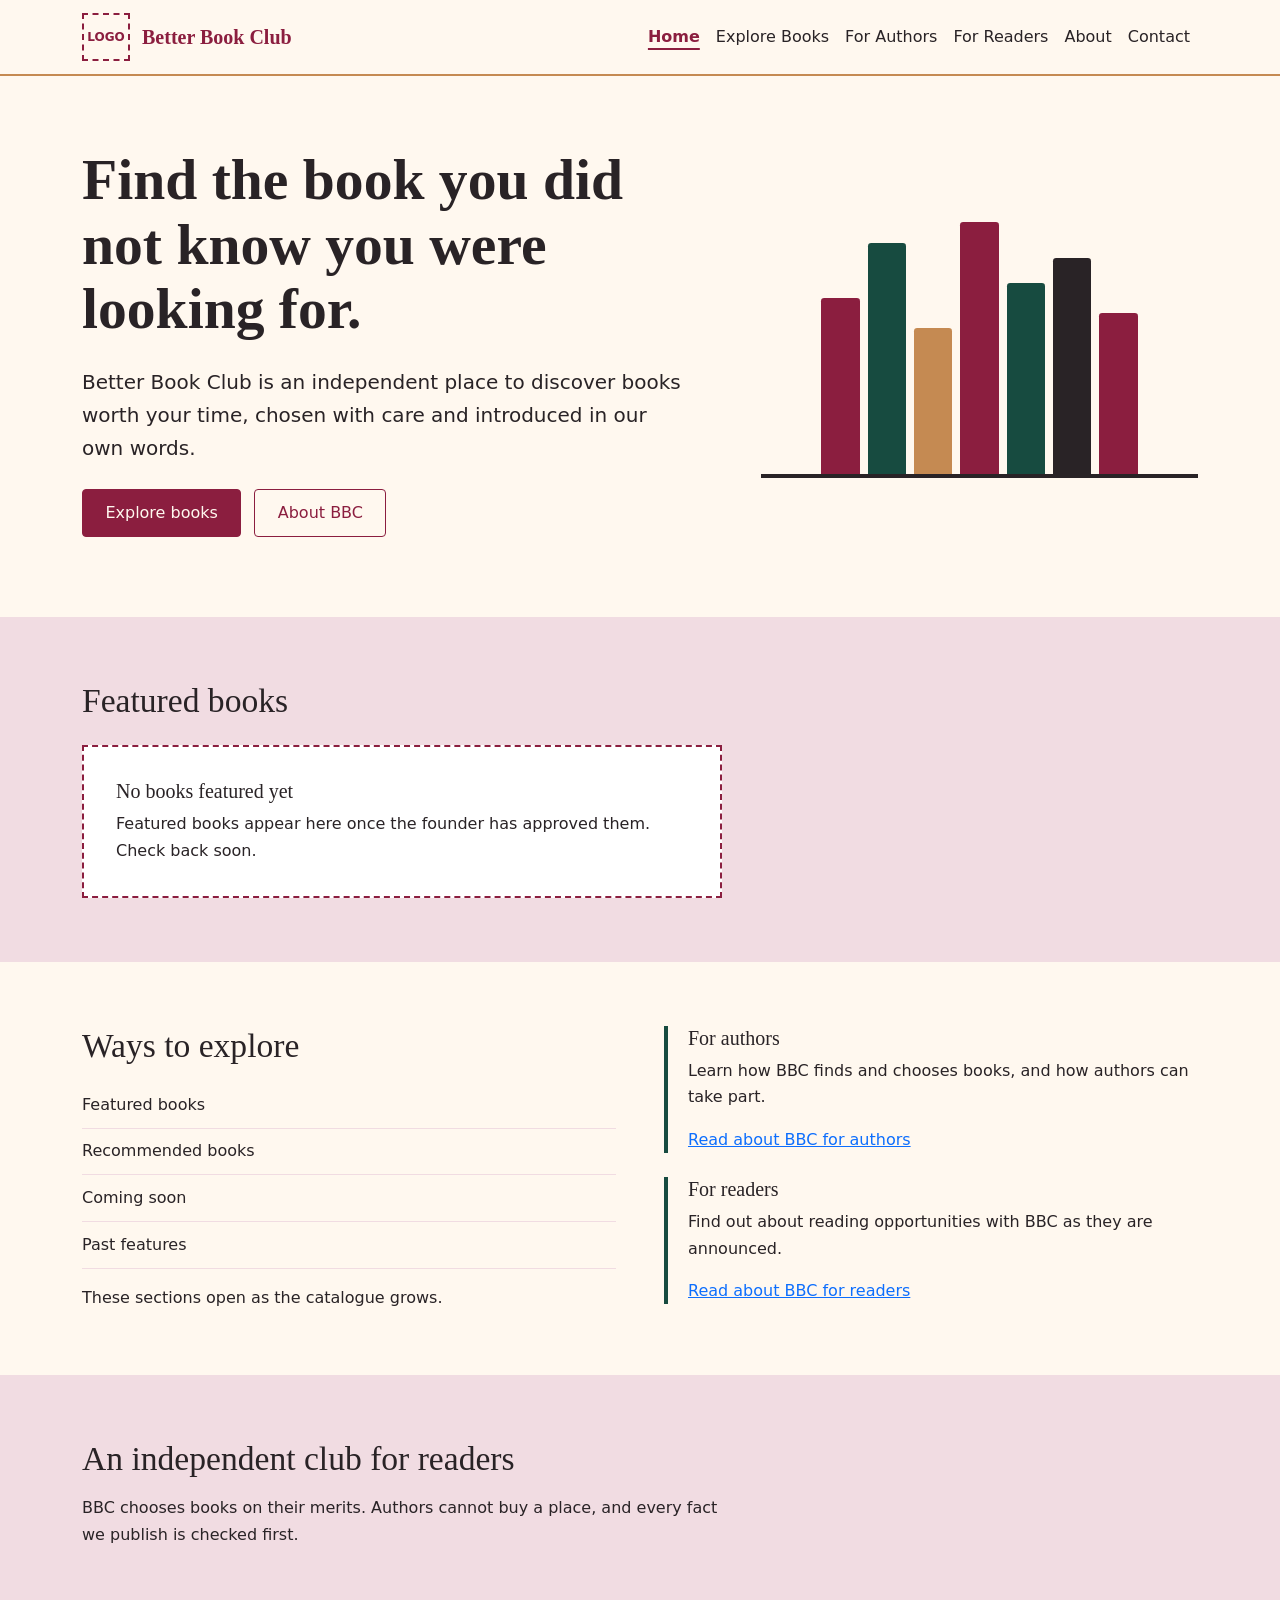
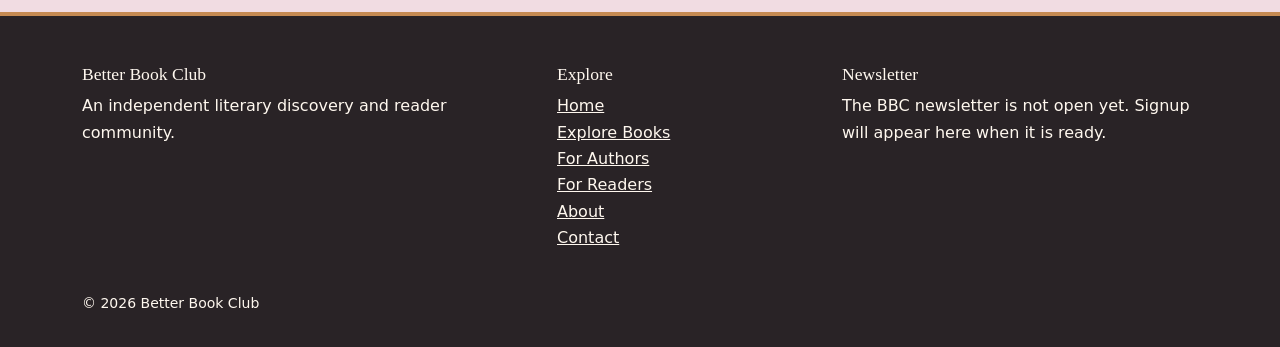
==== index.html @ c3f73bce "Add files via upload" ====
<!DOCTYPE html>
<html lang="en">
<head>
  <meta charset="utf-8">
  <meta name="viewport" content="width=device-width, initial-scale=1">
  <title>Better Book Club - Discover stories. Find your next favourite.</title>
  <meta name="description" content="An independent literary discovery and reader community. Discover worthwhile books, chosen with care.">
  <meta property="og:type" content="website">
  <meta property="og:site_name" content="Better Book Club">
  <meta property="og:title" content="Better Book Club - Discover stories. Find your next favourite.">
  <meta property="og:description" content="An independent literary discovery and reader community. Discover worthwhile books, chosen with care.">
  <!-- TODO: add og:image once the original BBC logo/share image is supplied. -->
  <link rel="stylesheet" href="https://cdn.jsdelivr.net/npm/bootstrap@5.3.3/dist/css/bootstrap.min.css">
  <link rel="stylesheet" href="assets/css/bbc.css">
</head>
<body>
  <a class="skip-link" href="#main">Skip to main content</a>

  <header class="site-header">
    <nav class="navbar navbar-expand-lg" aria-label="Main navigation">
      <div class="container">
        <a class="navbar-brand" href="index.html">
          <!-- LOGO PLACEHOLDER: replace this span with the original logo, e.g.
               <img src="assets/images/logo/FILENAME" alt="Better Book Club" height="48">
               Do not redraw or recolour the logo. -->
          <span class="logo-placeholder" aria-hidden="true">LOGO</span>
          <span>Better Book Club</span>
        </a>
        <button class="navbar-toggler" type="button" data-bs-toggle="collapse" data-bs-target="#main-menu"
                aria-controls="main-menu" aria-expanded="false" aria-label="Show or hide the menu">
          <span class="navbar-toggler-icon"></span>
        </button>
        <div class="collapse navbar-collapse" id="main-menu">
          <ul class="navbar-nav ms-auto">
          <li class="nav-item"><a class="nav-link" href="index.html">Home</a></li>
          <li class="nav-item"><a class="nav-link" href="pages/explore.html">Explore Books</a></li>
          <li class="nav-item"><a class="nav-link" href="pages/authors.html">For Authors</a></li>
          <li class="nav-item"><a class="nav-link" href="pages/readers.html">For Readers</a></li>
          <li class="nav-item"><a class="nav-link" href="pages/about.html">About</a></li>
          <li class="nav-item"><a class="nav-link" href="pages/contact.html">Contact</a></li>
          </ul>
        </div>
      </div>
    </nav>
  </header>

  <main id="main">
    <section class="hero">
      <div class="container">
        <div class="row align-items-center g-5">
          <div class="col-lg-7">
            <h1>Find the book you did not know you were looking for.</h1>
            <p class="lead mt-4">Better Book Club is an independent place to discover books worth your time, chosen with care and introduced in our own words.</p>
            <p class="mt-4">
              <a class="btn btn-bbc me-2" href="pages/explore.html">Explore books</a>
              <a class="btn btn-bbc-outline" href="pages/about.html">About BBC</a>
            </p>
          </div>
          <div class="col-lg-5">
            <div class="spines" aria-hidden="true"><span></span><span></span><span></span><span></span><span></span><span></span><span></span></div>
          </div>
        </div>
      </div>
    </section>

    <section class="section section-rose" aria-labelledby="featured-heading">
      <div class="container">
        <h2 id="featured-heading">Featured books</h2>
        <div class="empty-state mt-4">
          <h3>No books featured yet</h3>
          <p class="mb-0">Featured books appear here once the founder has approved them. Check back soon.</p>
        </div>
      </div>
    </section>

    <section class="section" aria-labelledby="explore-heading">
      <div class="container">
        <div class="row g-5">
          <div class="col-md-6">
            <h2 id="explore-heading">Ways to explore</h2>
            <ul class="link-list mt-3">
              <li>Featured books</li>
              <li>Recommended books</li>
              <li>Coming soon</li>
              <li>Past features</li>
            </ul>
            <p class="mt-3 mb-0">These sections open as the catalogue grows.</p>
          </div>
          <div class="col-md-6">
            <div class="panel mb-4">
              <h3>For authors</h3>
              <p>Learn how BBC finds and chooses books, and how authors can take part.</p>
              <a href="pages/authors.html">Read about BBC for authors</a>
            </div>
            <div class="panel">
              <h3>For readers</h3>
              <p>Find out about reading opportunities with BBC as they are announced.</p>
              <a href="pages/readers.html">Read about BBC for readers</a>
            </div>
          </div>
        </div>
      </div>
    </section>

    <section class="section section-rose" aria-labelledby="about-heading">
      <div class="container">
        <h2 id="about-heading">An independent club for readers</h2>
        <p class="prose mt-3 mb-0">BBC chooses books on their merits. Authors cannot buy a place, and every fact we publish is checked first.</p>
      </div>
    </section>
  </main>

  <footer class="site-footer">
    <div class="container">
      <div class="row g-4">
        <div class="col-md-5">
          <h2>Better Book Club</h2>
          <p>An independent literary discovery and reader community.</p>
        </div>
        <div class="col-6 col-md-3">
          <h2>Explore</h2>
          <ul class="list-unstyled">
          <li><a href="index.html">Home</a></li>
          <li><a href="pages/explore.html">Explore Books</a></li>
          <li><a href="pages/authors.html">For Authors</a></li>
          <li><a href="pages/readers.html">For Readers</a></li>
          <li><a href="pages/about.html">About</a></li>
          <li><a href="pages/contact.html">Contact</a></li>
          </ul>
        </div>
        <div class="col-6 col-md-4">
          <h2>Newsletter</h2>
          <p>The BBC newsletter is not open yet. Signup will appear here when it is ready.</p>
        </div>
      </div>
      <p class="mt-4 mb-0 small">&copy; <span id="footer-year">2026</span> Better Book Club</p>
    </div>
  </footer>

  <script src="https://cdn.jsdelivr.net/npm/bootstrap@5.3.3/dist/js/bootstrap.bundle.min.js"></script>
  <script src="assets/js/main.js"></script>
</body>
</html>
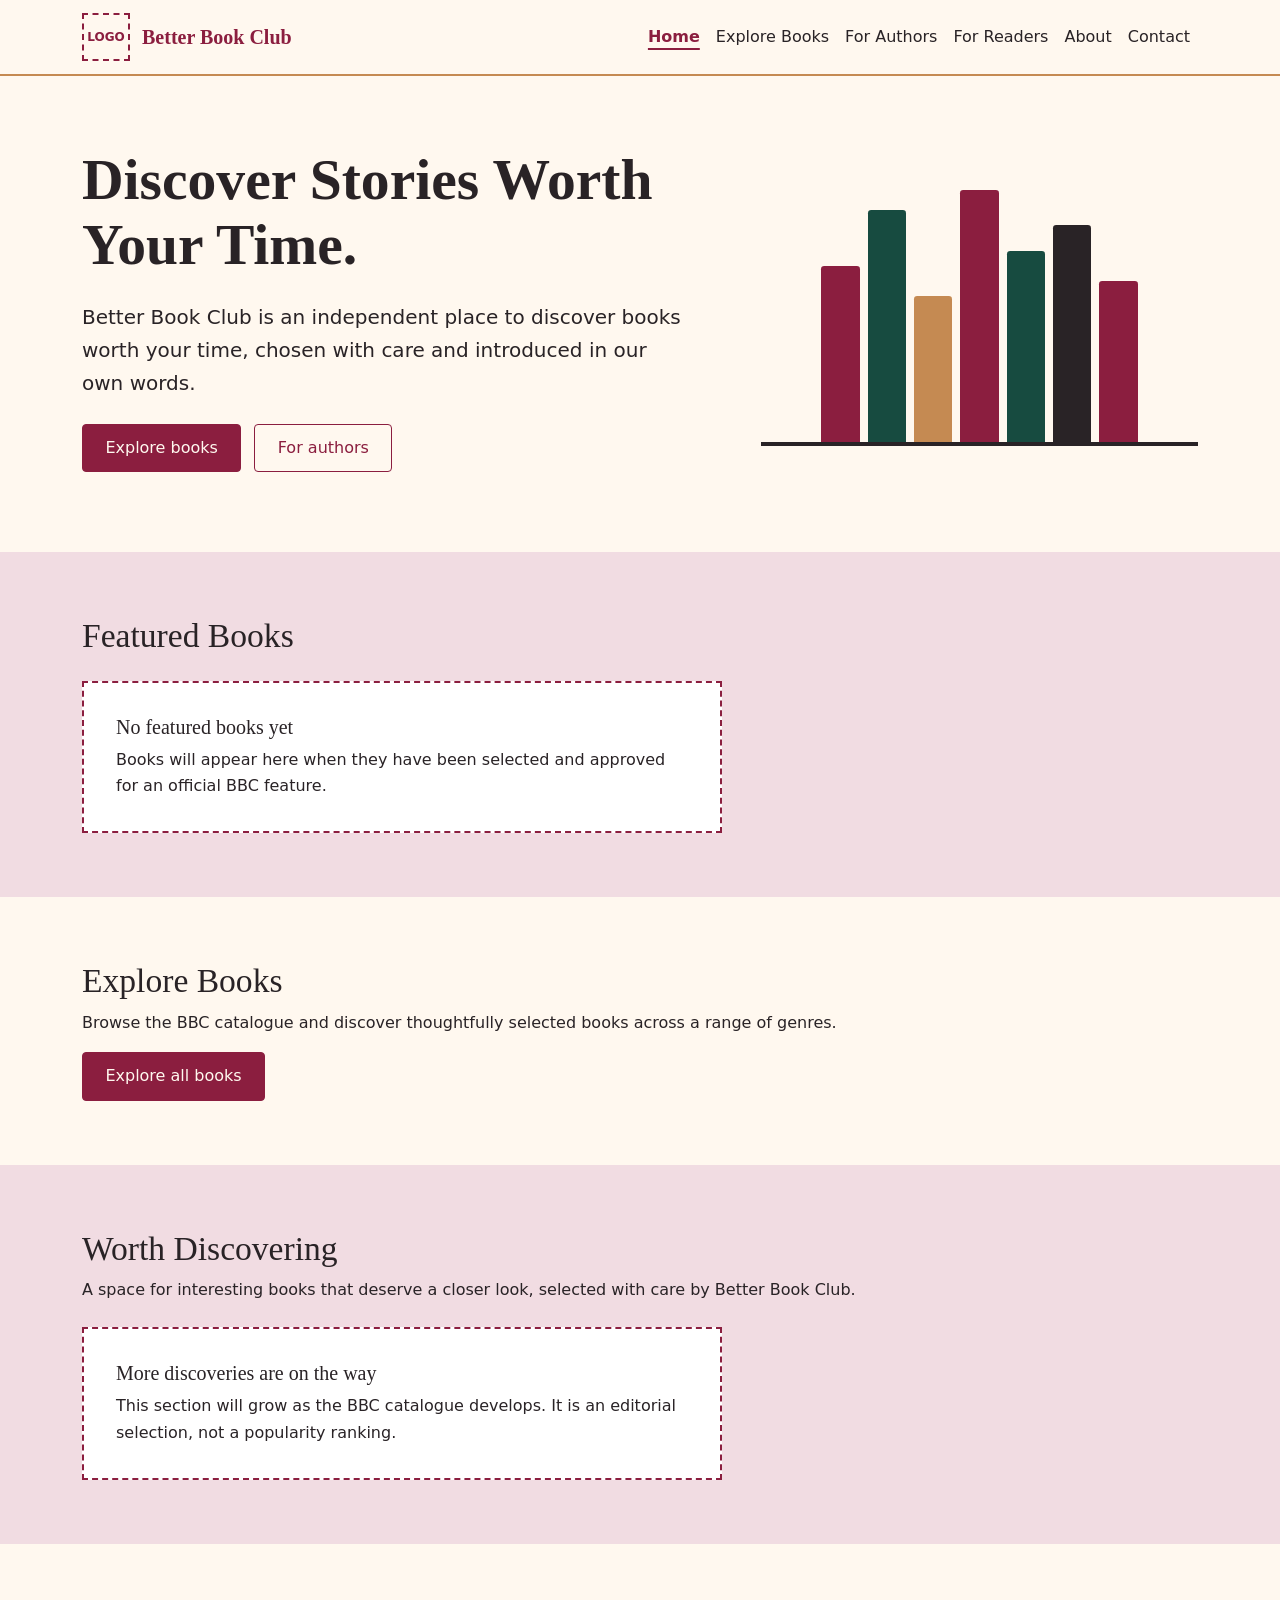
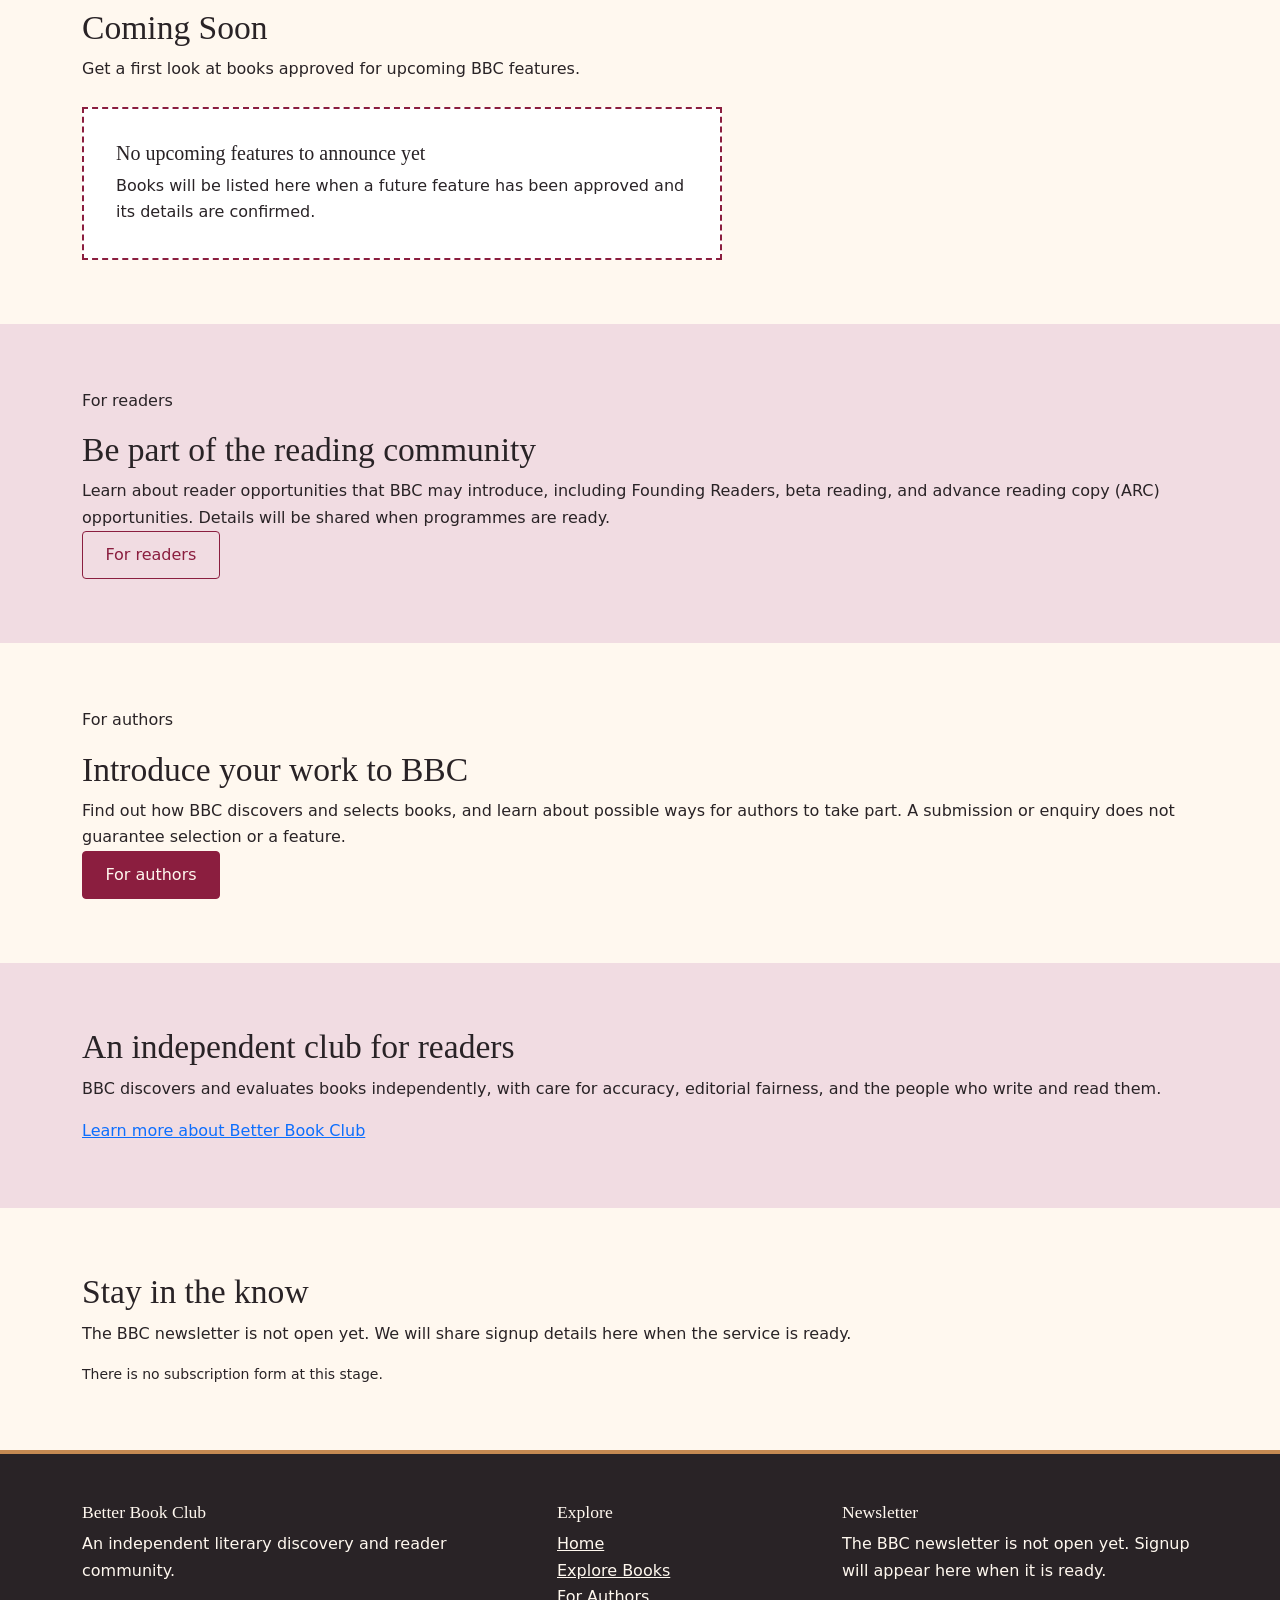
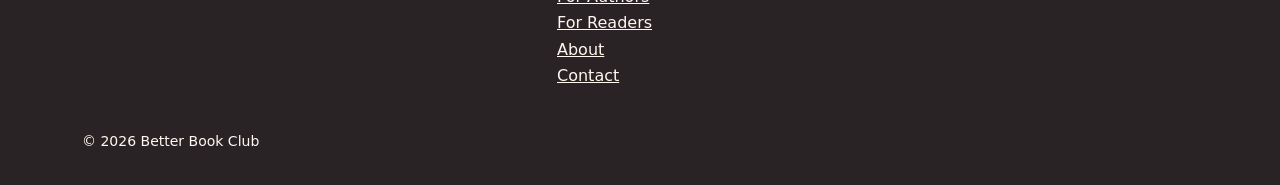
==== commit e96dfba4: "Complete homepage structure for Task 001" ====
--- a/index.html
+++ b/index.html
@@ -49,11 +49,11 @@
       <div class="container">
         <div class="row align-items-center g-5">
           <div class="col-lg-7">
-            <h1>Find the book you did not know you were looking for.</h1>
+            <h1>Discover Stories Worth Your Time.</h1>
             <p class="lead mt-4">Better Book Club is an independent place to discover books worth your time, chosen with care and introduced in our own words.</p>
             <p class="mt-4">
               <a class="btn btn-bbc me-2" href="pages/explore.html">Explore books</a>
-              <a class="btn btn-bbc-outline" href="pages/about.html">About BBC</a>
+              <a class="btn btn-bbc-outline" href="pages/authors.html">For authors</a>
             </p>
           </div>
           <div class="col-lg-5">
@@ -65,47 +65,93 @@
 
     <section class="section section-rose" aria-labelledby="featured-heading">
       <div class="container">
-        <h2 id="featured-heading">Featured books</h2>
+        <h2 id="featured-heading">Featured Books</h2>
         <div class="empty-state mt-4">
-          <h3>No books featured yet</h3>
-          <p class="mb-0">Featured books appear here once the founder has approved them. Check back soon.</p>
+          <h3>No featured books yet</h3>
+          <p class="mb-0">Books will appear here when they have been selected and approved for an official BBC feature.</p>
         </div>
       </div>
     </section>
 
     <section class="section" aria-labelledby="explore-heading">
       <div class="container">
-        <div class="row g-5">
-          <div class="col-md-6">
-            <h2 id="explore-heading">Ways to explore</h2>
-            <ul class="link-list mt-3">
-              <li>Featured books</li>
-              <li>Recommended books</li>
-              <li>Coming soon</li>
-              <li>Past features</li>
-            </ul>
-            <p class="mt-3 mb-0">These sections open as the catalogue grows.</p>
+        <div class="section-intro">
+          <h2 id="explore-heading">Explore Books</h2>
+          <p>Browse the BBC catalogue and discover thoughtfully selected books across a range of genres.</p>
+          <a class="btn btn-bbc" href="pages/explore.html">Explore all books</a>
+        </div>
+      </div>
+    </section>
+
+    <section class="section section-rose" aria-labelledby="worth-discovering-heading">
+      <div class="container">
+        <div class="section-intro">
+          <h2 id="worth-discovering-heading">Worth Discovering</h2>
+          <p>A space for interesting books that deserve a closer look, selected with care by Better Book Club.</p>
+        </div>
+        <div class="empty-state mt-4">
+          <h3>More discoveries are on the way</h3>
+          <p class="mb-0">This section will grow as the BBC catalogue develops. It is an editorial selection, not a popularity ranking.</p>
+        </div>
+      </div>
+    </section>
+
+    <section class="section" aria-labelledby="coming-soon-heading">
+      <div class="container">
+        <div class="section-intro">
+          <h2 id="coming-soon-heading">Coming Soon</h2>
+          <p>Get a first look at books approved for upcoming BBC features.</p>
+        </div>
+        <div class="empty-state mt-4">
+          <h3>No upcoming features to announce yet</h3>
+          <p class="mb-0">Books will be listed here when a future feature has been approved and its details are confirmed.</p>
+        </div>
+      </div>
+    </section>
+
+    <section class="section section-rose" aria-labelledby="readers-heading">
+      <div class="container">
+        <div class="opportunity-panel">
+          <div>
+            <p class="eyebrow">For readers</p>
+            <h2 id="readers-heading">Be part of the reading community</h2>
+            <p class="mb-0">Learn about reader opportunities that BBC may introduce, including Founding Readers, beta reading, and advance reading copy (ARC) opportunities. Details will be shared when programmes are ready.</p>
           </div>
-          <div class="col-md-6">
-            <div class="panel mb-4">
-              <h3>For authors</h3>
-              <p>Learn how BBC finds and chooses books, and how authors can take part.</p>
-              <a href="pages/authors.html">Read about BBC for authors</a>
-            </div>
-            <div class="panel">
-              <h3>For readers</h3>
-              <p>Find out about reading opportunities with BBC as they are announced.</p>
-              <a href="pages/readers.html">Read about BBC for readers</a>
-            </div>
+          <a class="btn btn-bbc-outline" href="pages/readers.html">For readers</a>
+        </div>
+      </div>
+    </section>
+
+    <section class="section" aria-labelledby="authors-heading">
+      <div class="container">
+        <div class="opportunity-panel">
+          <div>
+            <p class="eyebrow">For authors</p>
+            <h2 id="authors-heading">Introduce your work to BBC</h2>
+            <p class="mb-0">Find out how BBC discovers and selects books, and learn about possible ways for authors to take part. A submission or enquiry does not guarantee selection or a feature.</p>
           </div>
+          <a class="btn btn-bbc" href="pages/authors.html">For authors</a>
         </div>
       </div>
     </section>
 
     <section class="section section-rose" aria-labelledby="about-heading">
       <div class="container">
-        <h2 id="about-heading">An independent club for readers</h2>
-        <p class="prose mt-3 mb-0">BBC chooses books on their merits. Authors cannot buy a place, and every fact we publish is checked first.</p>
+        <div class="section-intro">
+          <h2 id="about-heading">An independent club for readers</h2>
+          <p>BBC discovers and evaluates books independently, with care for accuracy, editorial fairness, and the people who write and read them.</p>
+          <a href="pages/about.html">Learn more about Better Book Club</a>
+        </div>
+      </div>
+    </section>
+
+    <section class="section newsletter-section" aria-labelledby="newsletter-heading">
+      <div class="container">
+        <div class="section-intro">
+          <h2 id="newsletter-heading">Stay in the know</h2>
+          <p>The BBC newsletter is not open yet. We will share signup details here when the service is ready.</p>
+          <p class="small mb-0">There is no subscription form at this stage.</p>
+        </div>
       </div>
     </section>
   </main>
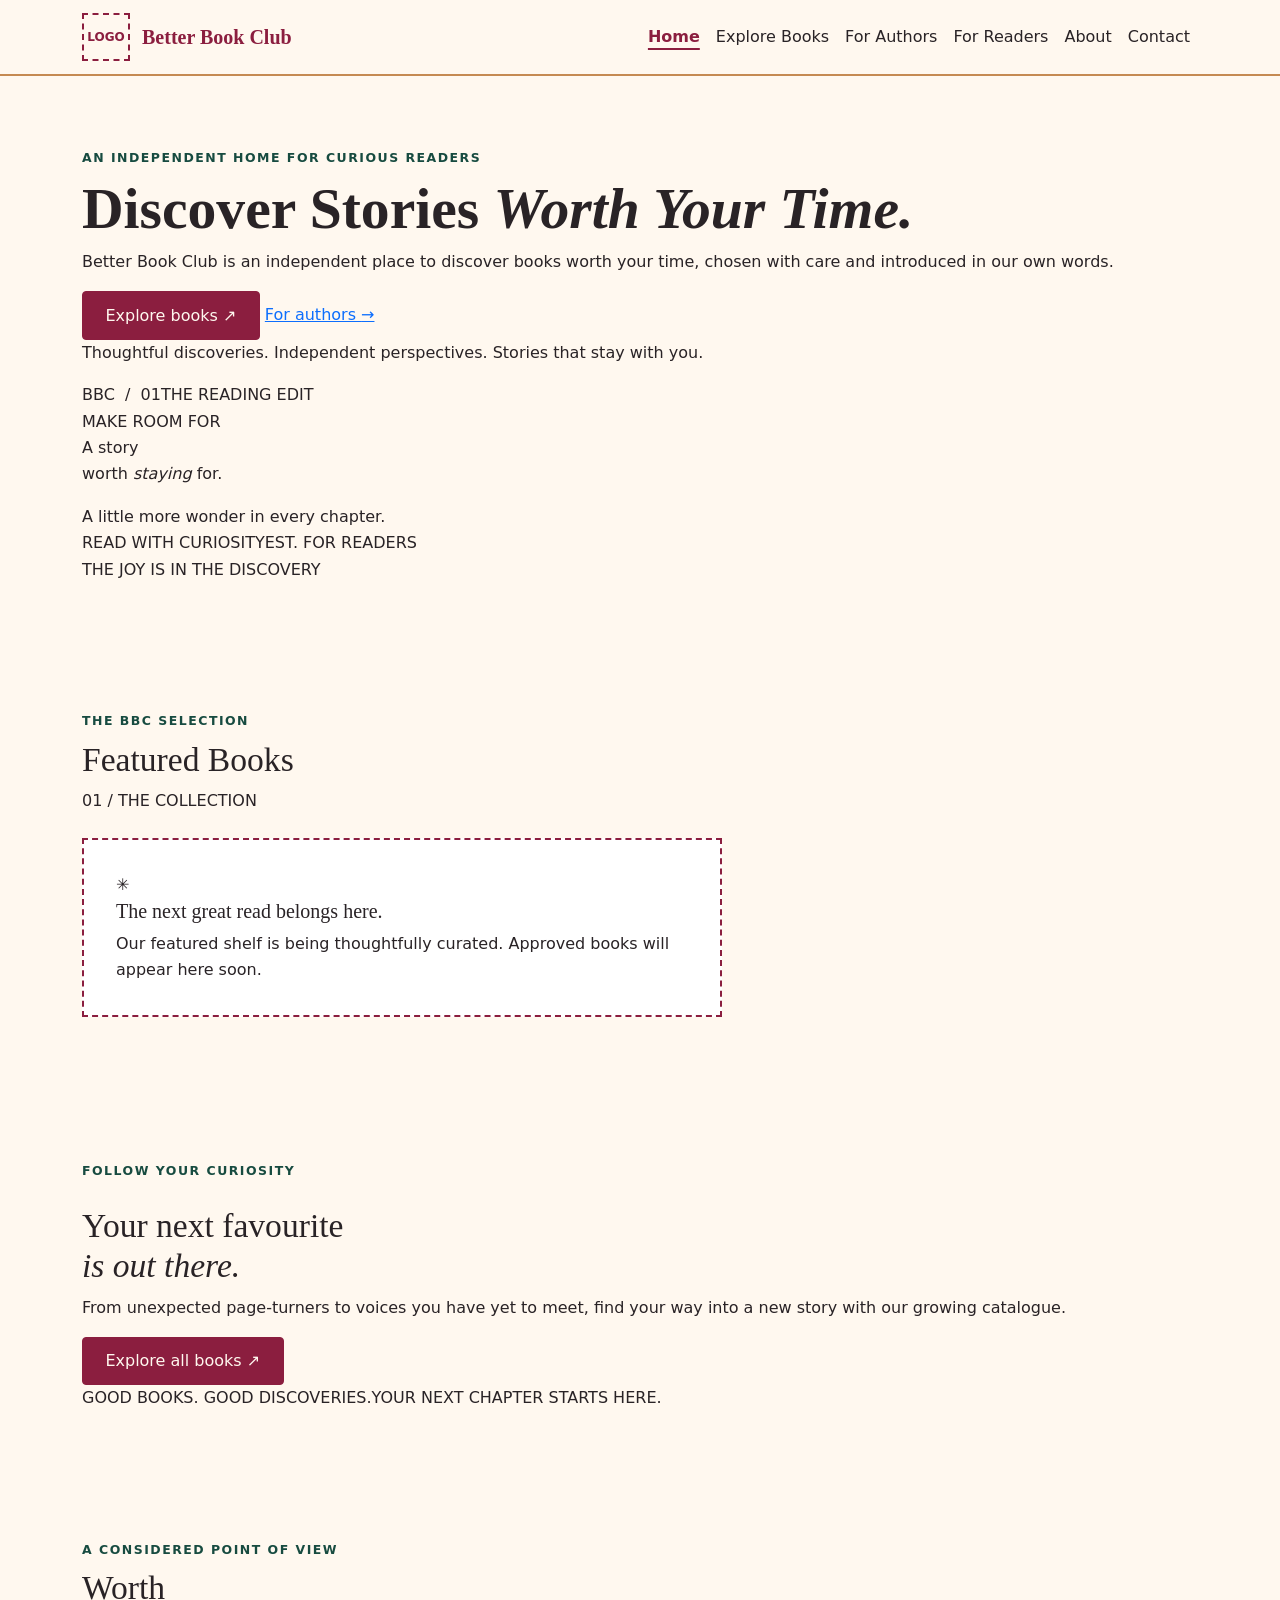
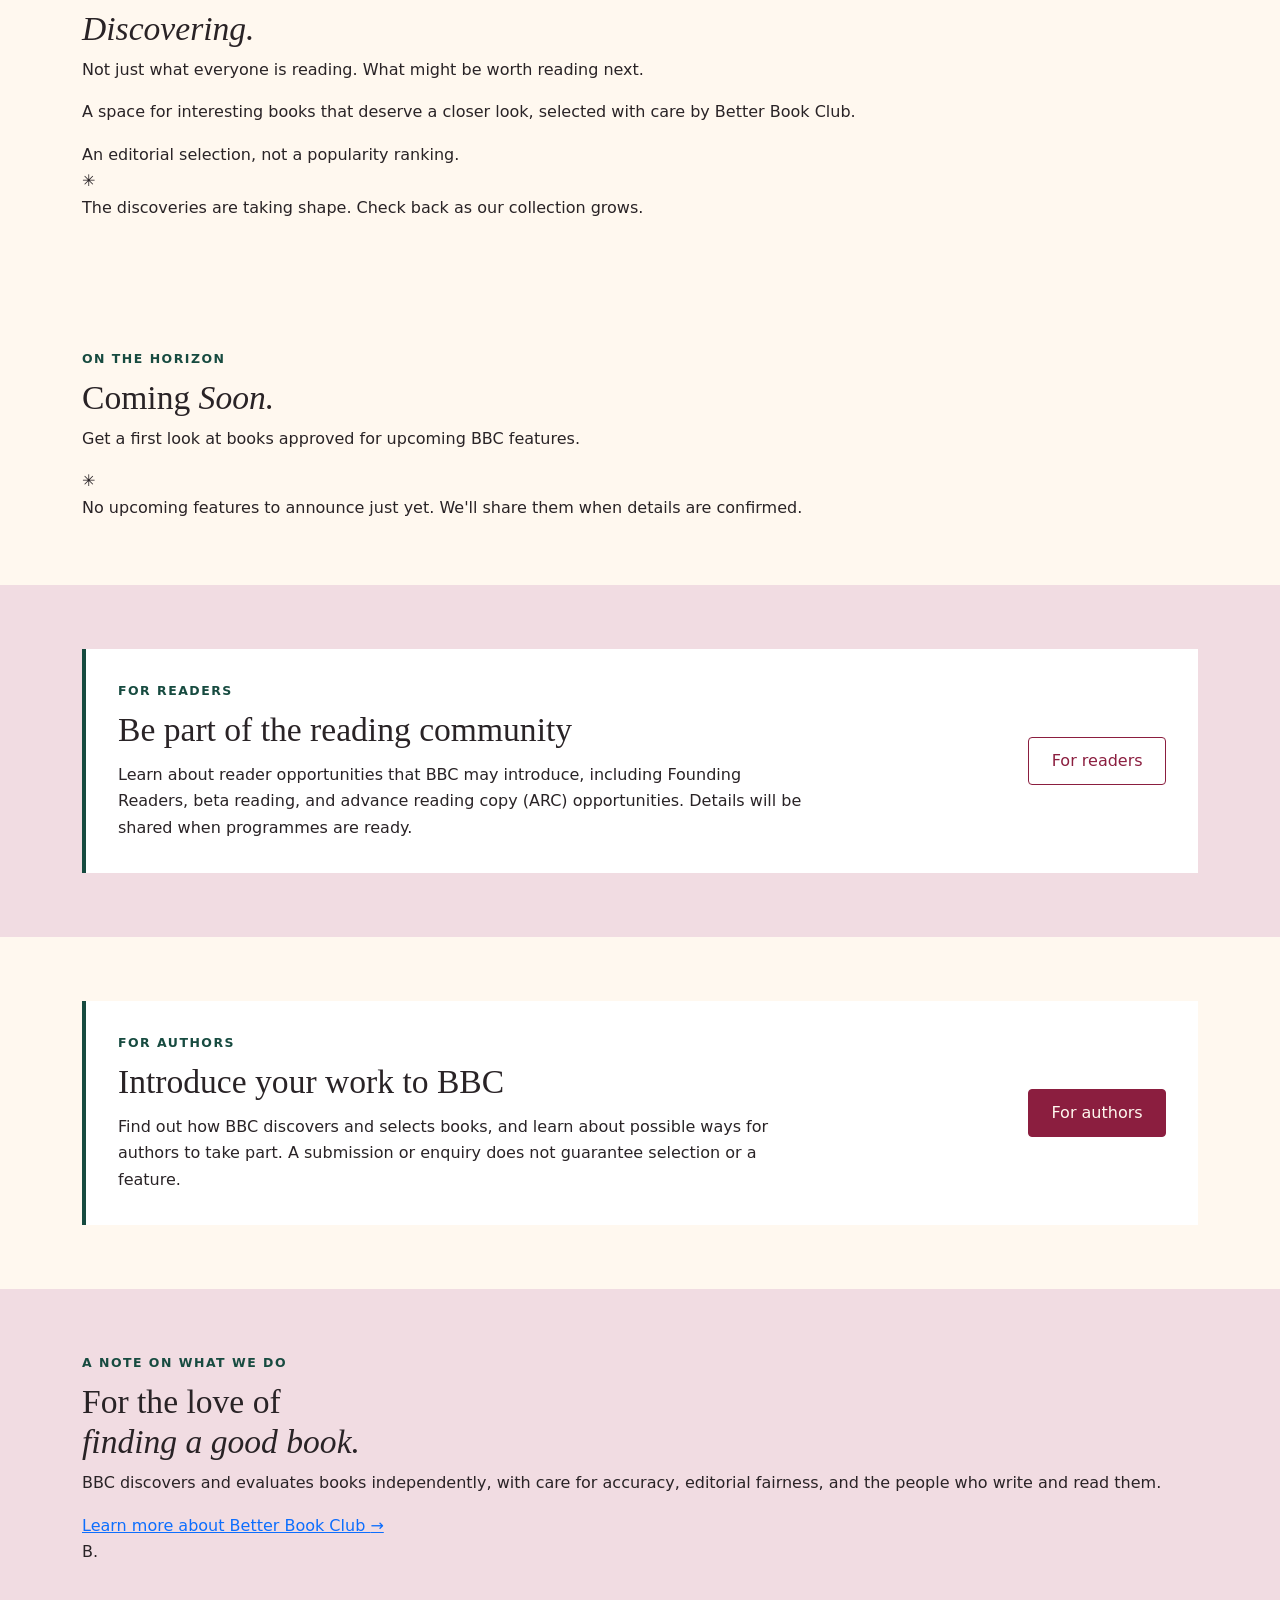
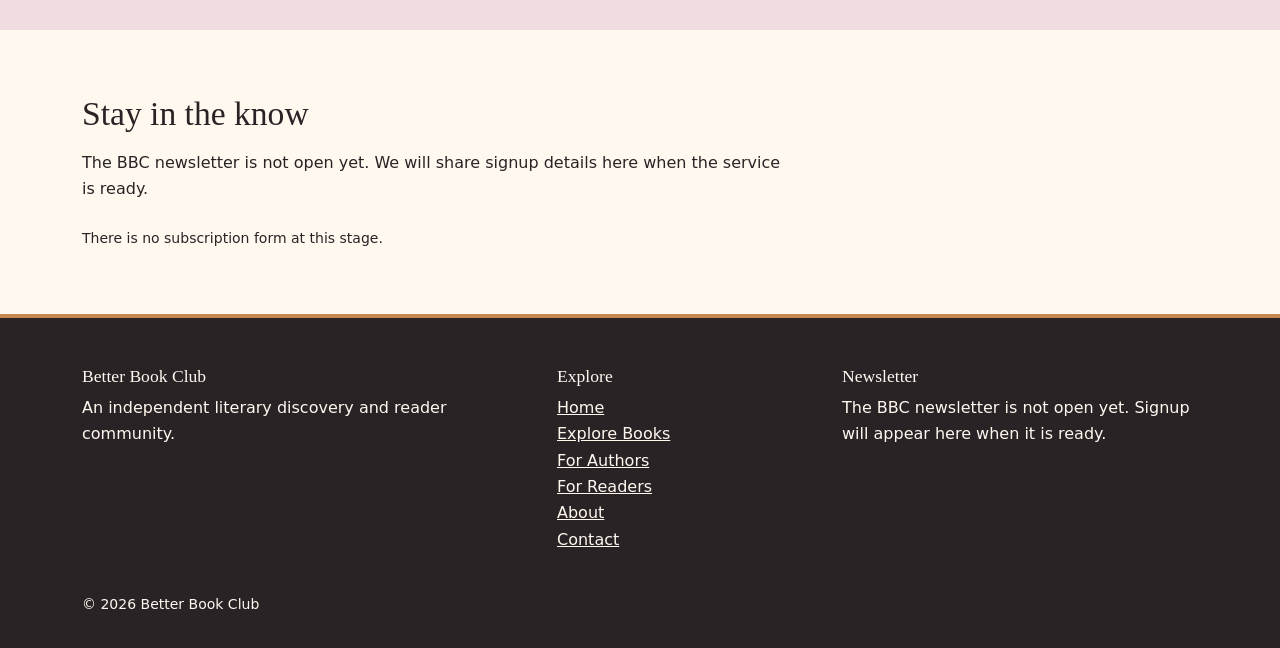
==== commit 930595d2: "Design homepage with premium editorial visual direction" ====
--- a/index.html
+++ b/index.html
@@ -47,71 +47,91 @@
   <main id="main">
     <section class="hero">
       <div class="container">
-        <div class="row align-items-center g-5">
-          <div class="col-lg-7">
-            <h1>Discover Stories Worth Your Time.</h1>
-            <p class="lead mt-4">Better Book Club is an independent place to discover books worth your time, chosen with care and introduced in our own words.</p>
-            <p class="mt-4">
-              <a class="btn btn-bbc me-2" href="pages/explore.html">Explore books</a>
-              <a class="btn btn-bbc-outline" href="pages/authors.html">For authors</a>
-            </p>
-          </div>
-          <div class="col-lg-5">
-            <div class="spines" aria-hidden="true"><span></span><span></span><span></span><span></span><span></span><span></span><span></span></div>
-          </div>
-        </div>
-      </div>
-    </section>
-
-    <section class="section section-rose" aria-labelledby="featured-heading">
-      <div class="container">
-        <h2 id="featured-heading">Featured Books</h2>
-        <div class="empty-state mt-4">
-          <h3>No featured books yet</h3>
-          <p class="mb-0">Books will appear here when they have been selected and approved for an official BBC feature.</p>
-        </div>
-      </div>
-    </section>
-
-    <section class="section" aria-labelledby="explore-heading">
-      <div class="container">
-        <div class="section-intro">
-          <h2 id="explore-heading">Explore Books</h2>
-          <p>Browse the BBC catalogue and discover thoughtfully selected books across a range of genres.</p>
-          <a class="btn btn-bbc" href="pages/explore.html">Explore all books</a>
-        </div>
-      </div>
-    </section>
-
-    <section class="section section-rose" aria-labelledby="worth-discovering-heading">
-      <div class="container">
-        <div class="section-intro">
-          <h2 id="worth-discovering-heading">Worth Discovering</h2>
-          <p>A space for interesting books that deserve a closer look, selected with care by Better Book Club.</p>
-        </div>
-        <div class="empty-state mt-4">
-          <h3>More discoveries are on the way</h3>
-          <p class="mb-0">This section will grow as the BBC catalogue develops. It is an editorial selection, not a popularity ranking.</p>
-        </div>
-      </div>
-    </section>
-
-    <section class="section" aria-labelledby="coming-soon-heading">
-      <div class="container">
-        <div class="section-intro">
-          <h2 id="coming-soon-heading">Coming Soon</h2>
-          <p>Get a first look at books approved for upcoming BBC features.</p>
-        </div>
-        <div class="empty-state mt-4">
-          <h3>No upcoming features to announce yet</h3>
-          <p class="mb-0">Books will be listed here when a future feature has been approved and its details are confirmed.</p>
-        </div>
-      </div>
-    </section>
-
-    <section class="section section-rose" aria-labelledby="readers-heading">
-      <div class="container">
-        <div class="opportunity-panel">
+        <div class="hero-layout">
+          <div class="hero-copy">
+            <p class="eyebrow hero-eyebrow">An independent home for curious readers</p>
+            <h1>Discover Stories <em>Worth Your Time.</em></h1>
+            <p class="hero-description">Better Book Club is an independent place to discover books worth your time, chosen with care and introduced in our own words.</p>
+            <div class="hero-actions">
+              <a class="btn btn-bbc" href="pages/explore.html">Explore books <span aria-hidden="true">↗</span></a>
+              <a class="text-link" href="pages/authors.html">For authors <span aria-hidden="true">→</span></a>
+            </div>
+            <p class="hero-footnote">Thoughtful discoveries. Independent perspectives. Stories that stay with you.</p>
+          </div>
+          <div class="hero-art" aria-hidden="true">
+            <div class="hero-art-frame">
+              <div class="art-meta"><span>BBC&nbsp; / &nbsp;01</span><span>THE READING EDIT</span></div>
+              <div class="art-center">
+                <span class="art-kicker">MAKE ROOM FOR</span>
+                <p class="art-display">A story<br>worth <i>staying</i> for.</p>
+                <span class="art-rule"></span>
+                <span class="art-caption">A little more wonder in every chapter.</span>
+              </div>
+              <div class="art-books">
+                <span class="art-book art-book-one"></span>
+                <span class="art-book art-book-two"></span>
+                <span class="art-book art-book-three"></span>
+                <span class="art-book art-book-four"></span>
+              </div>
+              <div class="art-bottom"><span>READ WITH CURIOSITY</span><span>EST. FOR READERS</span></div>
+            </div>
+            <span class="hero-art-note">THE JOY IS IN THE DISCOVERY</span>
+          </div>
+        </div>
+      </div>
+    </section>
+
+    <section class="section section-featured" aria-labelledby="featured-heading">
+      <div class="container">
+        <div class="section-heading-row">
+          <div><p class="eyebrow">The BBC selection</p><h2 id="featured-heading">Featured Books</h2></div>
+          <span class="section-index">01 / THE COLLECTION</span>
+        </div>
+        <div class="empty-state empty-state-featured mt-4">
+          <span class="empty-state-mark" aria-hidden="true">✳</span>
+          <div><h3>The next great read belongs here.</h3><p class="mb-0">Our featured shelf is being thoughtfully curated. Approved books will appear here soon.</p></div>
+        </div>
+      </div>
+    </section>
+
+    <section class="section section-explore" aria-labelledby="explore-heading">
+      <div class="container">
+        <div class="explore-layout">
+          <div class="section-intro">
+            <p class="eyebrow">Follow your curiosity</p>
+            <h2 id="explore-heading">Your next favourite<br><em>is out there.</em></h2>
+          </div>
+          <div class="explore-aside">
+            <p>From unexpected page-turners to voices you have yet to meet, find your way into a new story with our growing catalogue.</p>
+            <a class="btn btn-bbc" href="pages/explore.html">Explore all books <span aria-hidden="true">↗</span></a>
+          </div>
+        </div>
+        <div class="explore-bottomline"><span>GOOD BOOKS. GOOD DISCOVERIES.</span><span>YOUR NEXT CHAPTER STARTS HERE.</span></div>
+      </div>
+    </section>
+
+    <section class="section section-worth" aria-labelledby="worth-discovering-heading">
+      <div class="container">
+        <div class="worth-layout">
+          <div class="worth-heading"><p class="eyebrow">A considered point of view</p><h2 id="worth-discovering-heading">Worth<br><em>Discovering.</em></h2></div>
+          <div class="worth-copy"><p class="worth-lead">Not just what everyone is reading. What might be worth reading next.</p><p>A space for interesting books that deserve a closer look, selected with care by Better Book Club.</p><div class="worth-note">An editorial selection, not a popularity ranking.</div></div>
+        </div>
+        <div class="worth-empty"><span aria-hidden="true">✳</span><p class="mb-0">The discoveries are taking shape. Check back as our collection grows.</p></div>
+      </div>
+    </section>
+
+    <section class="section section-coming" aria-labelledby="coming-soon-heading">
+      <div class="container">
+        <div class="coming-layout">
+          <div><p class="eyebrow">On the horizon</p><h2 id="coming-soon-heading">Coming <em>Soon.</em></h2><p>Get a first look at books approved for upcoming BBC features.</p></div>
+          <div class="coming-empty"><span class="coming-star" aria-hidden="true">✳</span><p class="mb-0">No upcoming features to announce just yet. We'll share them when details are confirmed.</p></div>
+        </div>
+      </div>
+    </section>
+
+    <section class="section section-community section-rose" aria-labelledby="readers-heading">
+      <div class="container">
+        <div class="opportunity-panel reader-panel">
           <div>
             <p class="eyebrow">For readers</p>
             <h2 id="readers-heading">Be part of the reading community</h2>
@@ -122,9 +142,9 @@
       </div>
     </section>
 
-    <section class="section" aria-labelledby="authors-heading">
-      <div class="container">
-        <div class="opportunity-panel">
+    <section class="section section-community section-authors" aria-labelledby="authors-heading">
+      <div class="container">
+        <div class="opportunity-panel author-panel">
           <div>
             <p class="eyebrow">For authors</p>
             <h2 id="authors-heading">Introduce your work to BBC</h2>
@@ -135,12 +155,12 @@
       </div>
     </section>
 
-    <section class="section section-rose" aria-labelledby="about-heading">
-      <div class="container">
-        <div class="section-intro">
-          <h2 id="about-heading">An independent club for readers</h2>
-          <p>BBC discovers and evaluates books independently, with care for accuracy, editorial fairness, and the people who write and read them.</p>
-          <a href="pages/about.html">Learn more about Better Book Club</a>
+    <section class="section section-about section-rose" aria-labelledby="about-heading">
+      <div class="container">
+        <div class="about-layout">
+          <p class="eyebrow">A note on what we do</p>
+          <div><h2 id="about-heading">For the love of<br><em>finding a good book.</em></h2><p>BBC discovers and evaluates books independently, with care for accuracy, editorial fairness, and the people who write and read them.</p><a class="text-link" href="pages/about.html">Learn more about Better Book Club <span aria-hidden="true">→</span></a></div>
+          <span class="about-ornament" aria-hidden="true">B.</span>
         </div>
       </div>
     </section>
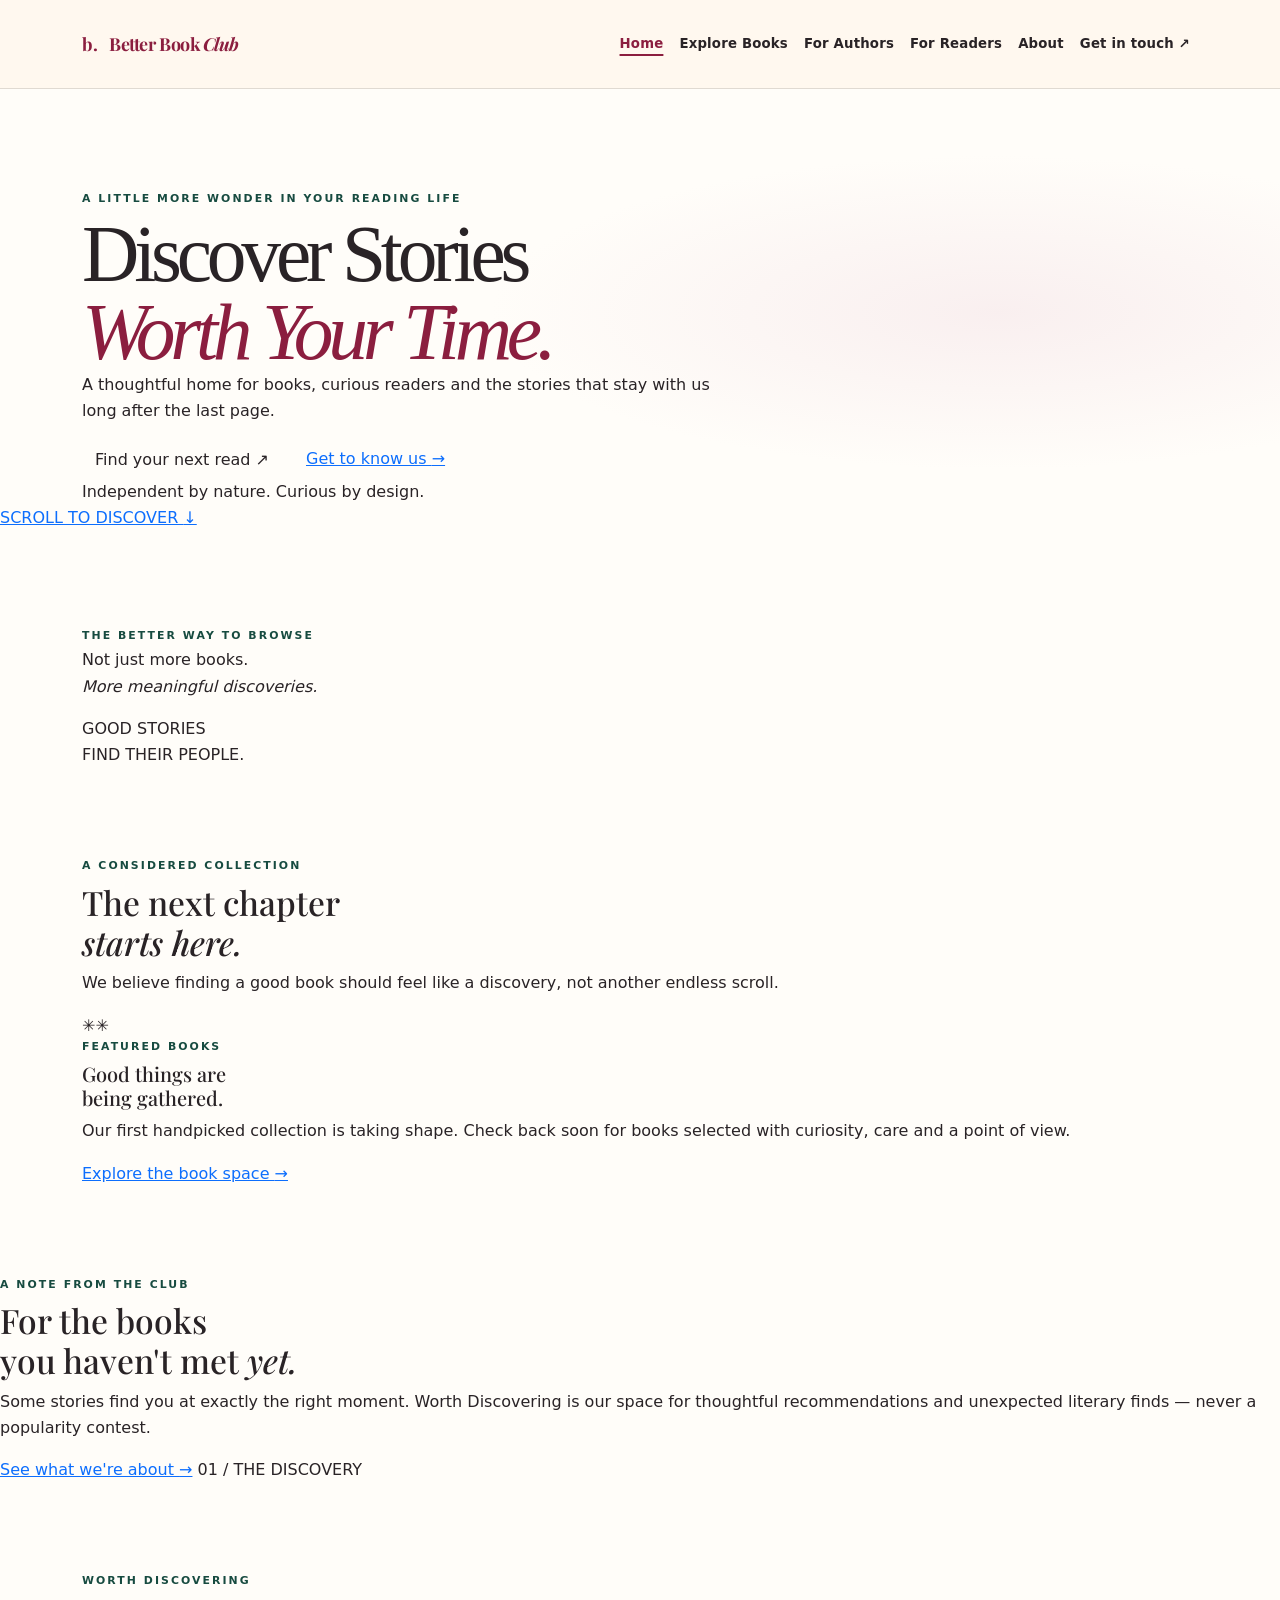
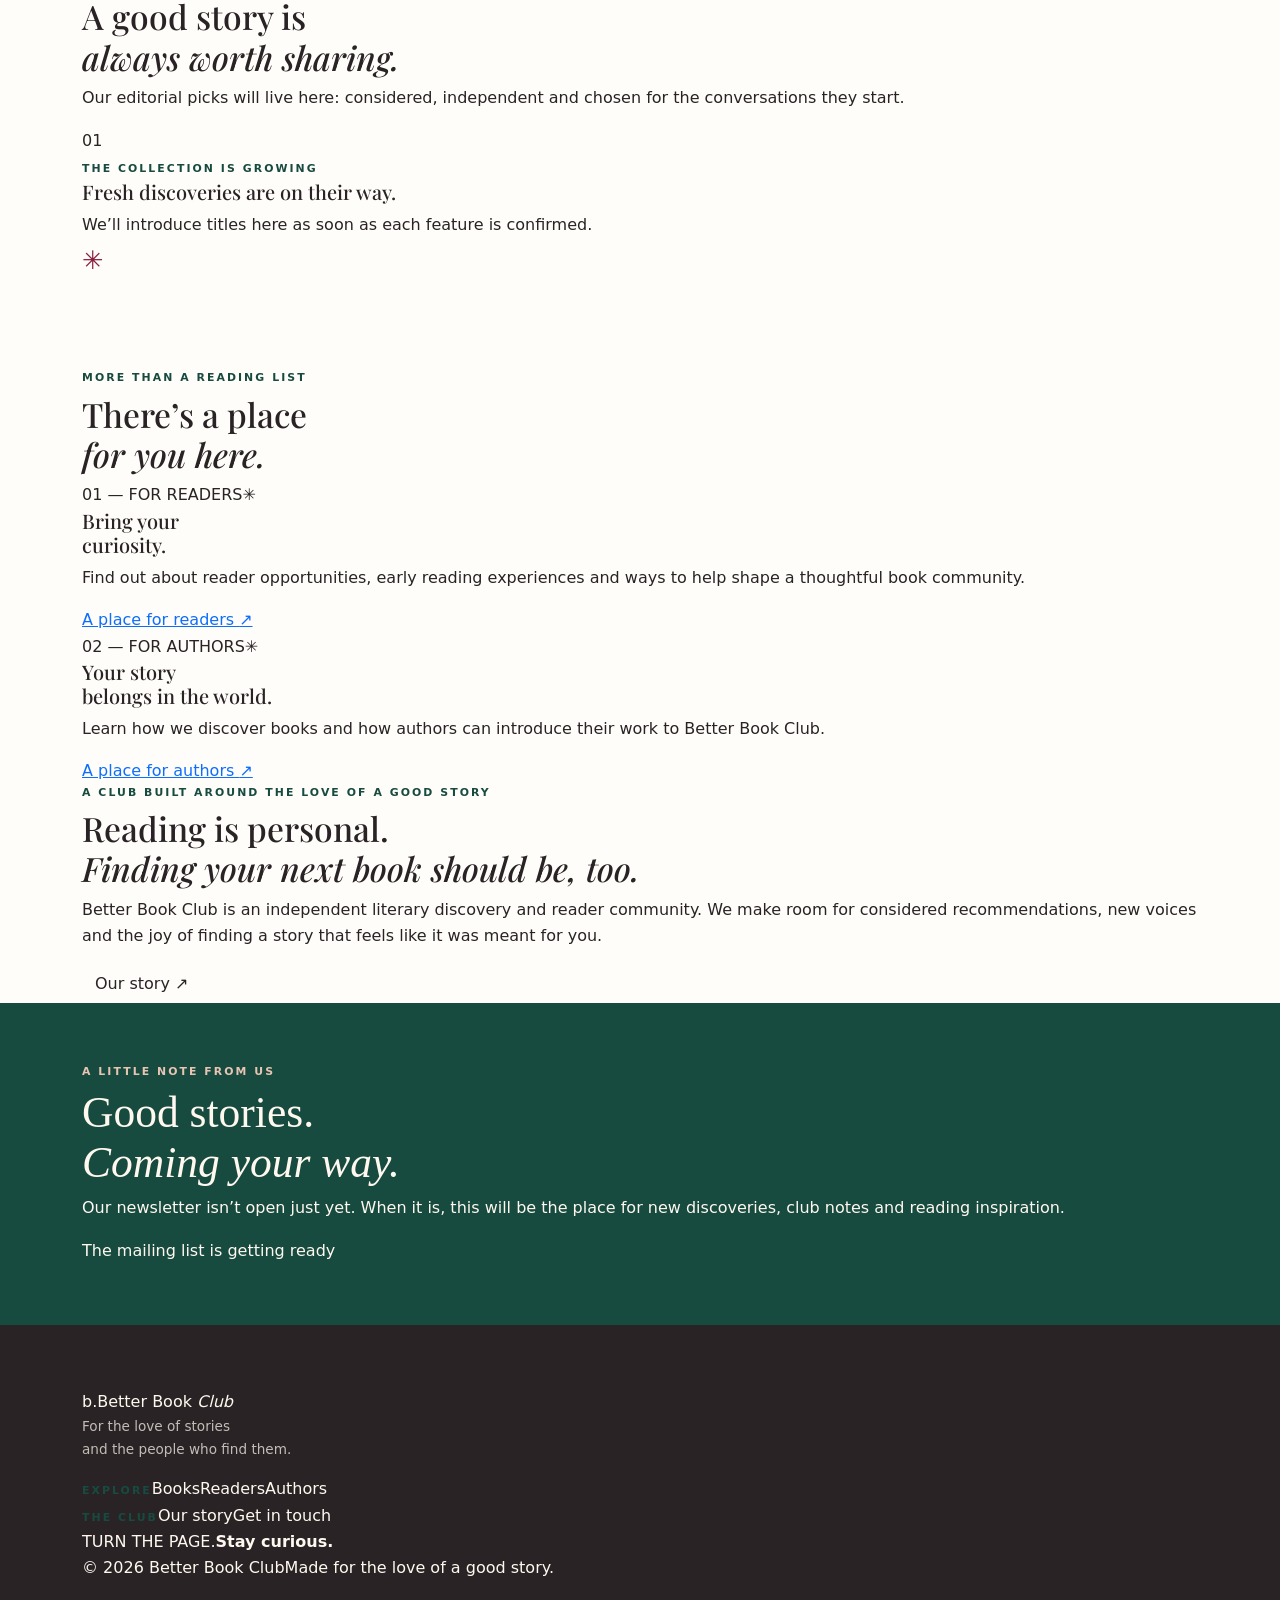
==== commit 14a867fe: "Redesign homepage with immersive editorial visual system" ====
--- a/index.html
+++ b/index.html
@@ -3,13 +3,15 @@
 <head>
   <meta charset="utf-8">
   <meta name="viewport" content="width=device-width, initial-scale=1">
-  <title>Better Book Club - Discover stories. Find your next favourite.</title>
+  <title>Better Book Club — Discover Stories Worth Your Time</title>
   <meta name="description" content="An independent literary discovery and reader community. Discover worthwhile books, chosen with care.">
   <meta property="og:type" content="website">
   <meta property="og:site_name" content="Better Book Club">
-  <meta property="og:title" content="Better Book Club - Discover stories. Find your next favourite.">
+  <meta property="og:title" content="Better Book Club — Discover Stories Worth Your Time">
   <meta property="og:description" content="An independent literary discovery and reader community. Discover worthwhile books, chosen with care.">
-  <!-- TODO: add og:image once the original BBC logo/share image is supplied. -->
+  <link rel="preconnect" href="https://fonts.googleapis.com">
+  <link rel="preconnect" href="https://fonts.gstatic.com" crossorigin>
+  <link href="https://fonts.googleapis.com/css2?family=DM+Sans:wght@400;500;600;700&family=Playfair+Display:wght@400;500;600;700&display=swap" rel="stylesheet">
   <link rel="stylesheet" href="https://cdn.jsdelivr.net/npm/bootstrap@5.3.3/dist/css/bootstrap.min.css">
   <link rel="stylesheet" href="assets/css/bbc.css">
 </head>
@@ -19,25 +21,23 @@
   <header class="site-header">
     <nav class="navbar navbar-expand-lg" aria-label="Main navigation">
       <div class="container">
-        <a class="navbar-brand" href="index.html">
-          <!-- LOGO PLACEHOLDER: replace this span with the original logo, e.g.
-               <img src="assets/images/logo/FILENAME" alt="Better Book Club" height="48">
-               Do not redraw or recolour the logo. -->
-          <span class="logo-placeholder" aria-hidden="true">LOGO</span>
-          <span>Better Book Club</span>
+        <a class="navbar-brand" href="index.html" aria-label="Better Book Club home">
+          <!-- Replace this text mark with the supplied original BBC logo when available. -->
+          <span class="brand-mark" aria-hidden="true">b.</span>
+          <span class="brand-name">Better Book <i>Club</i></span>
         </a>
         <button class="navbar-toggler" type="button" data-bs-toggle="collapse" data-bs-target="#main-menu"
                 aria-controls="main-menu" aria-expanded="false" aria-label="Show or hide the menu">
           <span class="navbar-toggler-icon"></span>
         </button>
         <div class="collapse navbar-collapse" id="main-menu">
-          <ul class="navbar-nav ms-auto">
-          <li class="nav-item"><a class="nav-link" href="index.html">Home</a></li>
-          <li class="nav-item"><a class="nav-link" href="pages/explore.html">Explore Books</a></li>
-          <li class="nav-item"><a class="nav-link" href="pages/authors.html">For Authors</a></li>
-          <li class="nav-item"><a class="nav-link" href="pages/readers.html">For Readers</a></li>
-          <li class="nav-item"><a class="nav-link" href="pages/about.html">About</a></li>
-          <li class="nav-item"><a class="nav-link" href="pages/contact.html">Contact</a></li>
+          <ul class="navbar-nav ms-auto align-items-lg-center">
+            <li class="nav-item"><a class="nav-link" href="index.html">Home</a></li>
+            <li class="nav-item"><a class="nav-link" href="pages/explore.html">Explore Books</a></li>
+            <li class="nav-item"><a class="nav-link" href="pages/authors.html">For Authors</a></li>
+            <li class="nav-item"><a class="nav-link" href="pages/readers.html">For Readers</a></li>
+            <li class="nav-item"><a class="nav-link" href="pages/about.html">About</a></li>
+            <li class="nav-item"><a class="nav-link nav-contact" href="pages/contact.html">Get in touch <span aria-hidden="true">↗</span></a></li>
           </ul>
         </div>
       </div>
@@ -45,165 +45,130 @@
   </header>
 
   <main id="main">
-    <section class="hero">
+    <section class="hero" aria-labelledby="hero-title">
+      <div class="hero-image" role="img" aria-label="Warmly lit contemporary reading space with books, lamps and a communal reading table"></div>
+      <div class="hero-shade"></div>
+      <div class="container hero-content">
+        <p class="eyebrow eyebrow-light reveal">A little more wonder in your reading life</p>
+        <h1 id="hero-title" class="reveal">Discover Stories<br><em>Worth Your Time.</em></h1>
+        <p class="hero-copy reveal">A thoughtful home for books, curious readers and the stories that stay with us long after the last page.</p>
+        <div class="hero-actions reveal">
+          <a class="btn btn-cream" href="pages/explore.html">Find your next read <span aria-hidden="true">↗</span></a>
+          <a class="text-link-light" href="pages/about.html">Get to know us <span aria-hidden="true">→</span></a>
+        </div>
+        <div class="hero-note reveal"><span class="hero-note-line"></span><span>Independent by nature. Curious by design.</span></div>
+      </div>
+      <a class="hero-scroll" href="#discover" aria-label="Scroll to discover">SCROLL TO DISCOVER <span aria-hidden="true">↓</span></a>
+    </section>
+
+    <section class="intro-band" id="discover">
       <div class="container">
-        <div class="hero-layout">
-          <div class="hero-copy">
-            <p class="eyebrow hero-eyebrow">An independent home for curious readers</p>
-            <h1>Discover Stories <em>Worth Your Time.</em></h1>
-            <p class="hero-description">Better Book Club is an independent place to discover books worth your time, chosen with care and introduced in our own words.</p>
-            <div class="hero-actions">
-              <a class="btn btn-bbc" href="pages/explore.html">Explore books <span aria-hidden="true">↗</span></a>
-              <a class="text-link" href="pages/authors.html">For authors <span aria-hidden="true">→</span></a>
-            </div>
-            <p class="hero-footnote">Thoughtful discoveries. Independent perspectives. Stories that stay with you.</p>
+        <div class="intro-band-inner reveal">
+          <span class="eyebrow">The better way to browse</span>
+          <p>Not just more books.<br><em>More meaningful discoveries.</em></p>
+          <span class="intro-side-note">GOOD STORIES<br>FIND THEIR PEOPLE.</span>
+        </div>
+      </div>
+    </section>
+
+    <section class="section featured-section" aria-labelledby="featured-heading">
+      <div class="container">
+        <div class="section-heading reveal">
+          <div><p class="eyebrow">A considered collection</p><h2 id="featured-heading">The next chapter<br><em>starts here.</em></h2></div>
+          <p class="section-heading-copy">We believe finding a good book should feel like a discovery, not another endless scroll.</p>
+        </div>
+        <div class="collection-empty reveal">
+          <div class="collection-empty-art" aria-hidden="true">
+            <span class="book-shape book-shape-one"></span><span class="book-shape book-shape-two"></span><span class="book-shape book-shape-three"></span>
+            <span class="sparkle sparkle-one">✳</span><span class="sparkle sparkle-two">✳</span>
           </div>
-          <div class="hero-art" aria-hidden="true">
-            <div class="hero-art-frame">
-              <div class="art-meta"><span>BBC&nbsp; / &nbsp;01</span><span>THE READING EDIT</span></div>
-              <div class="art-center">
-                <span class="art-kicker">MAKE ROOM FOR</span>
-                <p class="art-display">A story<br>worth <i>staying</i> for.</p>
-                <span class="art-rule"></span>
-                <span class="art-caption">A little more wonder in every chapter.</span>
-              </div>
-              <div class="art-books">
-                <span class="art-book art-book-one"></span>
-                <span class="art-book art-book-two"></span>
-                <span class="art-book art-book-three"></span>
-                <span class="art-book art-book-four"></span>
-              </div>
-              <div class="art-bottom"><span>READ WITH CURIOSITY</span><span>EST. FOR READERS</span></div>
-            </div>
-            <span class="hero-art-note">THE JOY IS IN THE DISCOVERY</span>
+          <div class="collection-empty-copy">
+            <p class="eyebrow">Featured books</p>
+            <h3>Good things are<br>being gathered.</h3>
+            <p>Our first handpicked collection is taking shape. Check back soon for books selected with curiosity, care and a point of view.</p>
+            <a class="underlined-link" href="pages/explore.html">Explore the book space <span aria-hidden="true">→</span></a>
           </div>
         </div>
       </div>
     </section>
 
-    <section class="section section-featured" aria-labelledby="featured-heading">
+    <section class="editorial-section" aria-labelledby="worth-heading">
+      <div class="editorial-photo" role="img" aria-label="Sunlit shelves and a welcoming modern library interior"></div>
+      <div class="editorial-copy">
+        <p class="eyebrow eyebrow-light">A note from the club</p>
+        <h2 id="worth-heading">For the books<br>you haven't met <em>yet.</em></h2>
+        <p>Some stories find you at exactly the right moment. Worth Discovering is our space for thoughtful recommendations and unexpected literary finds — never a popularity contest.</p>
+        <a class="text-link-light" href="pages/explore.html">See what we're about <span aria-hidden="true">→</span></a>
+        <span class="editorial-index">01 / THE DISCOVERY</span>
+      </div>
+    </section>
+
+    <section class="section worth-section" aria-labelledby="worth-list-heading">
       <div class="container">
-        <div class="section-heading-row">
-          <div><p class="eyebrow">The BBC selection</p><h2 id="featured-heading">Featured Books</h2></div>
-          <span class="section-index">01 / THE COLLECTION</span>
+        <div class="simple-heading reveal">
+          <p class="eyebrow">Worth discovering</p>
+          <h2 id="worth-list-heading">A good story is<br><em>always worth sharing.</em></h2>
+          <p>Our editorial picks will live here: considered, independent and chosen for the conversations they start.</p>
         </div>
-        <div class="empty-state empty-state-featured mt-4">
-          <span class="empty-state-mark" aria-hidden="true">✳</span>
-          <div><h3>The next great read belongs here.</h3><p class="mb-0">Our featured shelf is being thoughtfully curated. Approved books will appear here soon.</p></div>
+        <div class="coming-strip reveal">
+          <div class="coming-number">01</div>
+          <div><span class="eyebrow">The collection is growing</span><h3>Fresh discoveries are on their way.</h3><p class="mb-0">We’ll introduce titles here as soon as each feature is confirmed.</p></div>
+          <span class="coming-star" aria-hidden="true">✳</span>
         </div>
       </div>
     </section>
 
-    <section class="section section-explore" aria-labelledby="explore-heading">
+    <section class="community-section" aria-label="Ways to be part of Better Book Club">
       <div class="container">
-        <div class="explore-layout">
-          <div class="section-intro">
-            <p class="eyebrow">Follow your curiosity</p>
-            <h2 id="explore-heading">Your next favourite<br><em>is out there.</em></h2>
-          </div>
-          <div class="explore-aside">
-            <p>From unexpected page-turners to voices you have yet to meet, find your way into a new story with our growing catalogue.</p>
-            <a class="btn btn-bbc" href="pages/explore.html">Explore all books <span aria-hidden="true">↗</span></a>
-          </div>
+        <div class="community-heading reveal">
+          <p class="eyebrow eyebrow-light">More than a reading list</p>
+          <h2>There’s a place<br><em>for you here.</em></h2>
         </div>
-        <div class="explore-bottomline"><span>GOOD BOOKS. GOOD DISCOVERIES.</span><span>YOUR NEXT CHAPTER STARTS HERE.</span></div>
-      </div>
-    </section>
-
-    <section class="section section-worth" aria-labelledby="worth-discovering-heading">
-      <div class="container">
-        <div class="worth-layout">
-          <div class="worth-heading"><p class="eyebrow">A considered point of view</p><h2 id="worth-discovering-heading">Worth<br><em>Discovering.</em></h2></div>
-          <div class="worth-copy"><p class="worth-lead">Not just what everyone is reading. What might be worth reading next.</p><p>A space for interesting books that deserve a closer look, selected with care by Better Book Club.</p><div class="worth-note">An editorial selection, not a popularity ranking.</div></div>
-        </div>
-        <div class="worth-empty"><span aria-hidden="true">✳</span><p class="mb-0">The discoveries are taking shape. Check back as our collection grows.</p></div>
-      </div>
-    </section>
-
-    <section class="section section-coming" aria-labelledby="coming-soon-heading">
-      <div class="container">
-        <div class="coming-layout">
-          <div><p class="eyebrow">On the horizon</p><h2 id="coming-soon-heading">Coming <em>Soon.</em></h2><p>Get a first look at books approved for upcoming BBC features.</p></div>
-          <div class="coming-empty"><span class="coming-star" aria-hidden="true">✳</span><p class="mb-0">No upcoming features to announce just yet. We'll share them when details are confirmed.</p></div>
+        <div class="community-grid">
+          <article class="community-card reader-card reveal">
+            <div class="community-card-top"><span>01 — FOR READERS</span><span aria-hidden="true">✳</span></div>
+            <div><h3>Bring your<br>curiosity.</h3><p>Find out about reader opportunities, early reading experiences and ways to help shape a thoughtful book community.</p><a class="community-link" href="pages/readers.html">A place for readers <span aria-hidden="true">↗</span></a></div>
+          </article>
+          <article class="community-card author-card reveal">
+            <div class="community-card-top"><span>02 — FOR AUTHORS</span><span aria-hidden="true">✳</span></div>
+            <div><h3>Your story<br>belongs in the world.</h3><p>Learn how we discover books and how authors can introduce their work to Better Book Club.</p><a class="community-link" href="pages/authors.html">A place for authors <span aria-hidden="true">↗</span></a></div>
+          </article>
         </div>
       </div>
     </section>
 
-    <section class="section section-community section-rose" aria-labelledby="readers-heading">
-      <div class="container">
-        <div class="opportunity-panel reader-panel">
-          <div>
-            <p class="eyebrow">For readers</p>
-            <h2 id="readers-heading">Be part of the reading community</h2>
-            <p class="mb-0">Learn about reader opportunities that BBC may introduce, including Founding Readers, beta reading, and advance reading copy (ARC) opportunities. Details will be shared when programmes are ready.</p>
-          </div>
-          <a class="btn btn-bbc-outline" href="pages/readers.html">For readers</a>
+    <section class="about-section" aria-labelledby="about-heading">
+      <div class="container about-inner">
+        <p class="eyebrow reveal">A club built around the love of a good story</p>
+        <h2 id="about-heading" class="reveal">Reading is personal.<br><em>Finding your next book should be, too.</em></h2>
+        <div class="about-bottom reveal">
+          <p>Better Book Club is an independent literary discovery and reader community. We make room for considered recommendations, new voices and the joy of finding a story that feels like it was meant for you.</p>
+          <a class="btn btn-outline-cream" href="pages/about.html">Our story <span aria-hidden="true">↗</span></a>
         </div>
       </div>
     </section>
 
-    <section class="section section-community section-authors" aria-labelledby="authors-heading">
-      <div class="container">
-        <div class="opportunity-panel author-panel">
-          <div>
-            <p class="eyebrow">For authors</p>
-            <h2 id="authors-heading">Introduce your work to BBC</h2>
-            <p class="mb-0">Find out how BBC discovers and selects books, and learn about possible ways for authors to take part. A submission or enquiry does not guarantee selection or a feature.</p>
-          </div>
-          <a class="btn btn-bbc" href="pages/authors.html">For authors</a>
-        </div>
-      </div>
-    </section>
-
-    <section class="section section-about section-rose" aria-labelledby="about-heading">
-      <div class="container">
-        <div class="about-layout">
-          <p class="eyebrow">A note on what we do</p>
-          <div><h2 id="about-heading">For the love of<br><em>finding a good book.</em></h2><p>BBC discovers and evaluates books independently, with care for accuracy, editorial fairness, and the people who write and read them.</p><a class="text-link" href="pages/about.html">Learn more about Better Book Club <span aria-hidden="true">→</span></a></div>
-          <span class="about-ornament" aria-hidden="true">B.</span>
-        </div>
-      </div>
-    </section>
-
-    <section class="section newsletter-section" aria-labelledby="newsletter-heading">
-      <div class="container">
-        <div class="section-intro">
-          <h2 id="newsletter-heading">Stay in the know</h2>
-          <p>The BBC newsletter is not open yet. We will share signup details here when the service is ready.</p>
-          <p class="small mb-0">There is no subscription form at this stage.</p>
-        </div>
+    <section class="newsletter-section" aria-labelledby="newsletter-heading">
+      <div class="container newsletter-inner reveal">
+        <div><p class="eyebrow">A little note from us</p><h2 id="newsletter-heading">Good stories.<br><em>Coming your way.</em></h2></div>
+        <div class="newsletter-copy"><p>Our newsletter isn’t open just yet. When it is, this will be the place for new discoveries, club notes and reading inspiration.</p><span class="newsletter-status"><span></span> The mailing list is getting ready</span></div>
       </div>
     </section>
   </main>
 
   <footer class="site-footer">
     <div class="container">
-      <div class="row g-4">
-        <div class="col-md-5">
-          <h2>Better Book Club</h2>
-          <p>An independent literary discovery and reader community.</p>
-        </div>
-        <div class="col-6 col-md-3">
-          <h2>Explore</h2>
-          <ul class="list-unstyled">
-          <li><a href="index.html">Home</a></li>
-          <li><a href="pages/explore.html">Explore Books</a></li>
-          <li><a href="pages/authors.html">For Authors</a></li>
-          <li><a href="pages/readers.html">For Readers</a></li>
-          <li><a href="pages/about.html">About</a></li>
-          <li><a href="pages/contact.html">Contact</a></li>
-          </ul>
-        </div>
-        <div class="col-6 col-md-4">
-          <h2>Newsletter</h2>
-          <p>The BBC newsletter is not open yet. Signup will appear here when it is ready.</p>
-        </div>
+      <div class="footer-main">
+        <div class="footer-brand"><a class="footer-logo" href="index.html"><span class="brand-mark" aria-hidden="true">b.</span><span>Better Book <i>Club</i></span></a><p>For the love of stories<br>and the people who find them.</p></div>
+        <div class="footer-links"><span class="eyebrow eyebrow-light">Explore</span><a href="pages/explore.html">Books</a><a href="pages/readers.html">Readers</a><a href="pages/authors.html">Authors</a></div>
+        <div class="footer-links"><span class="eyebrow eyebrow-light">The club</span><a href="pages/about.html">Our story</a><a href="pages/contact.html">Get in touch</a></div>
+        <div class="footer-signoff"><span>TURN THE PAGE.</span><strong>Stay curious.</strong></div>
       </div>
-      <p class="mt-4 mb-0 small">&copy; <span id="footer-year">2026</span> Better Book Club</p>
+      <div class="footer-bottom"><span>© <span id="footer-year">2026</span> Better Book Club</span><span>Made for the love of a good story.</span></div>
     </div>
   </footer>
 
   <script src="https://cdn.jsdelivr.net/npm/bootstrap@5.3.3/dist/js/bootstrap.bundle.min.js"></script>
   <script src="assets/js/main.js"></script>
 </body>
-</html>
+</html>
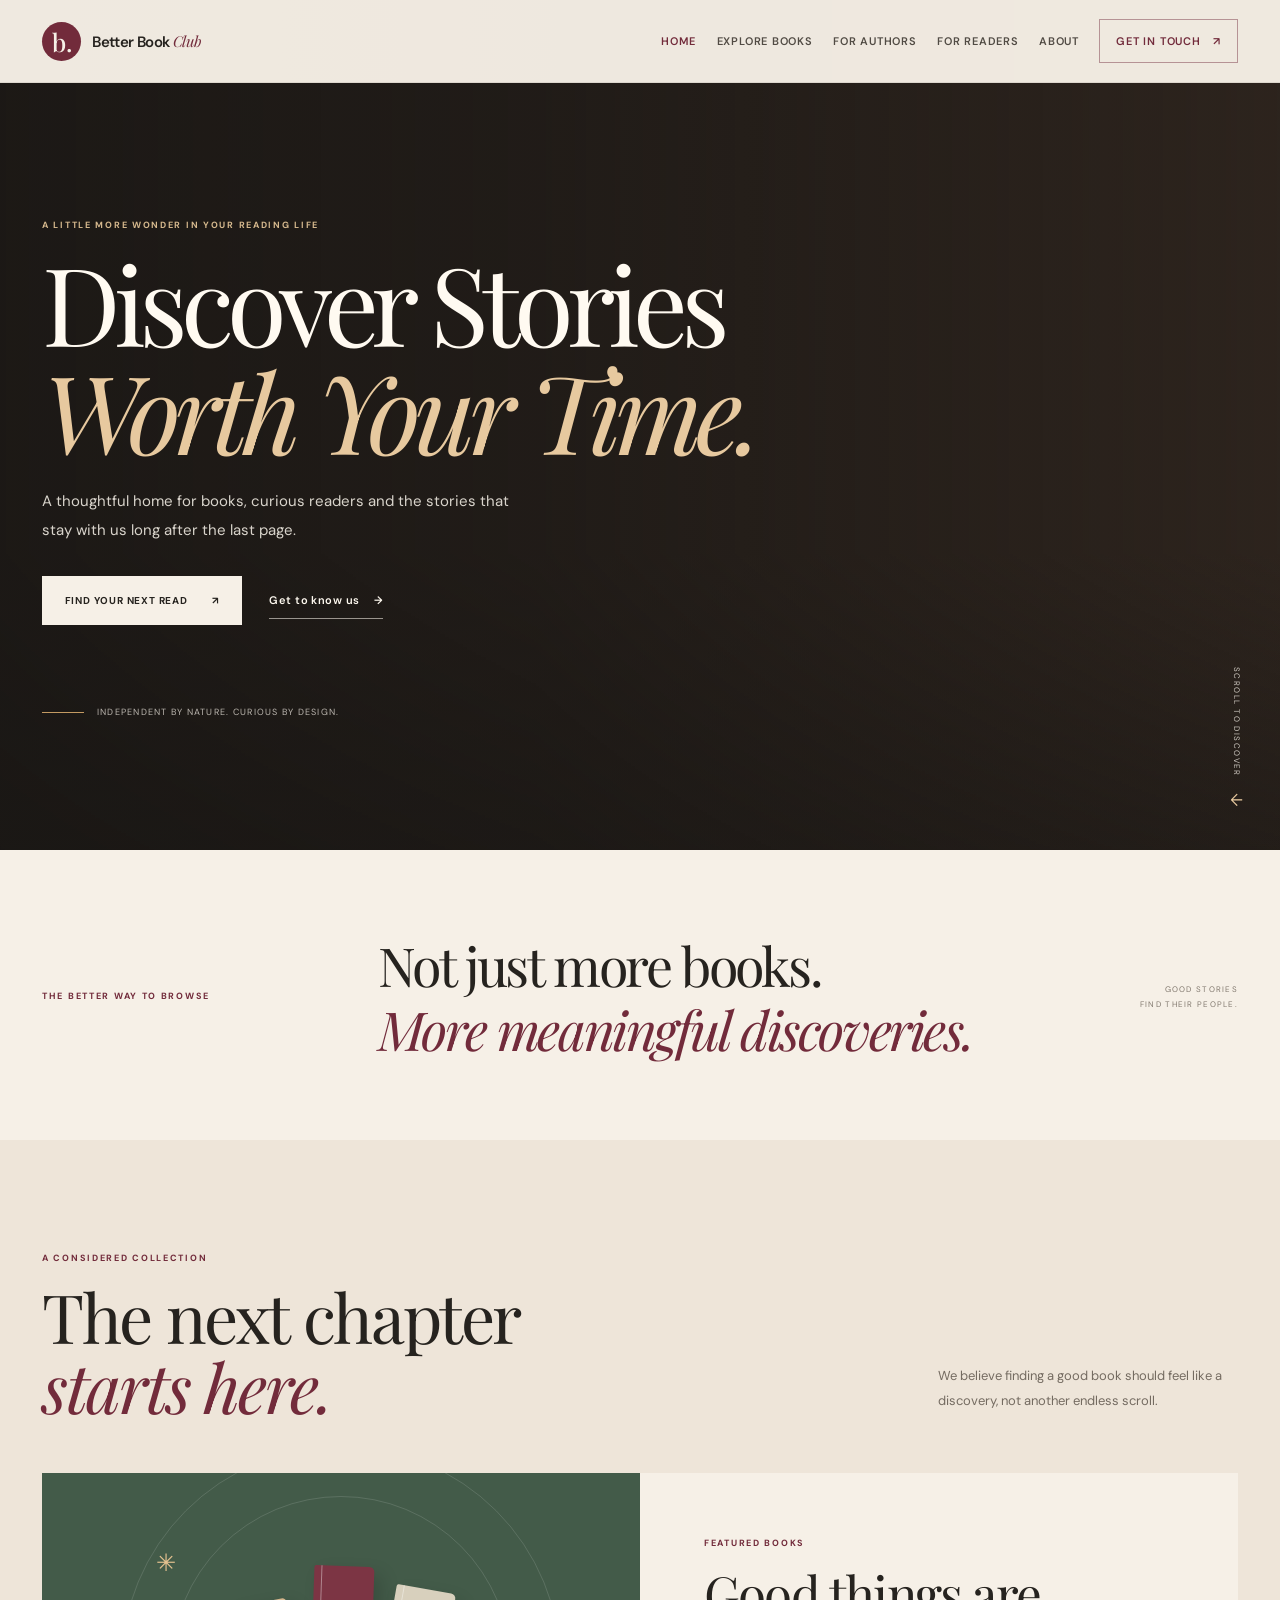
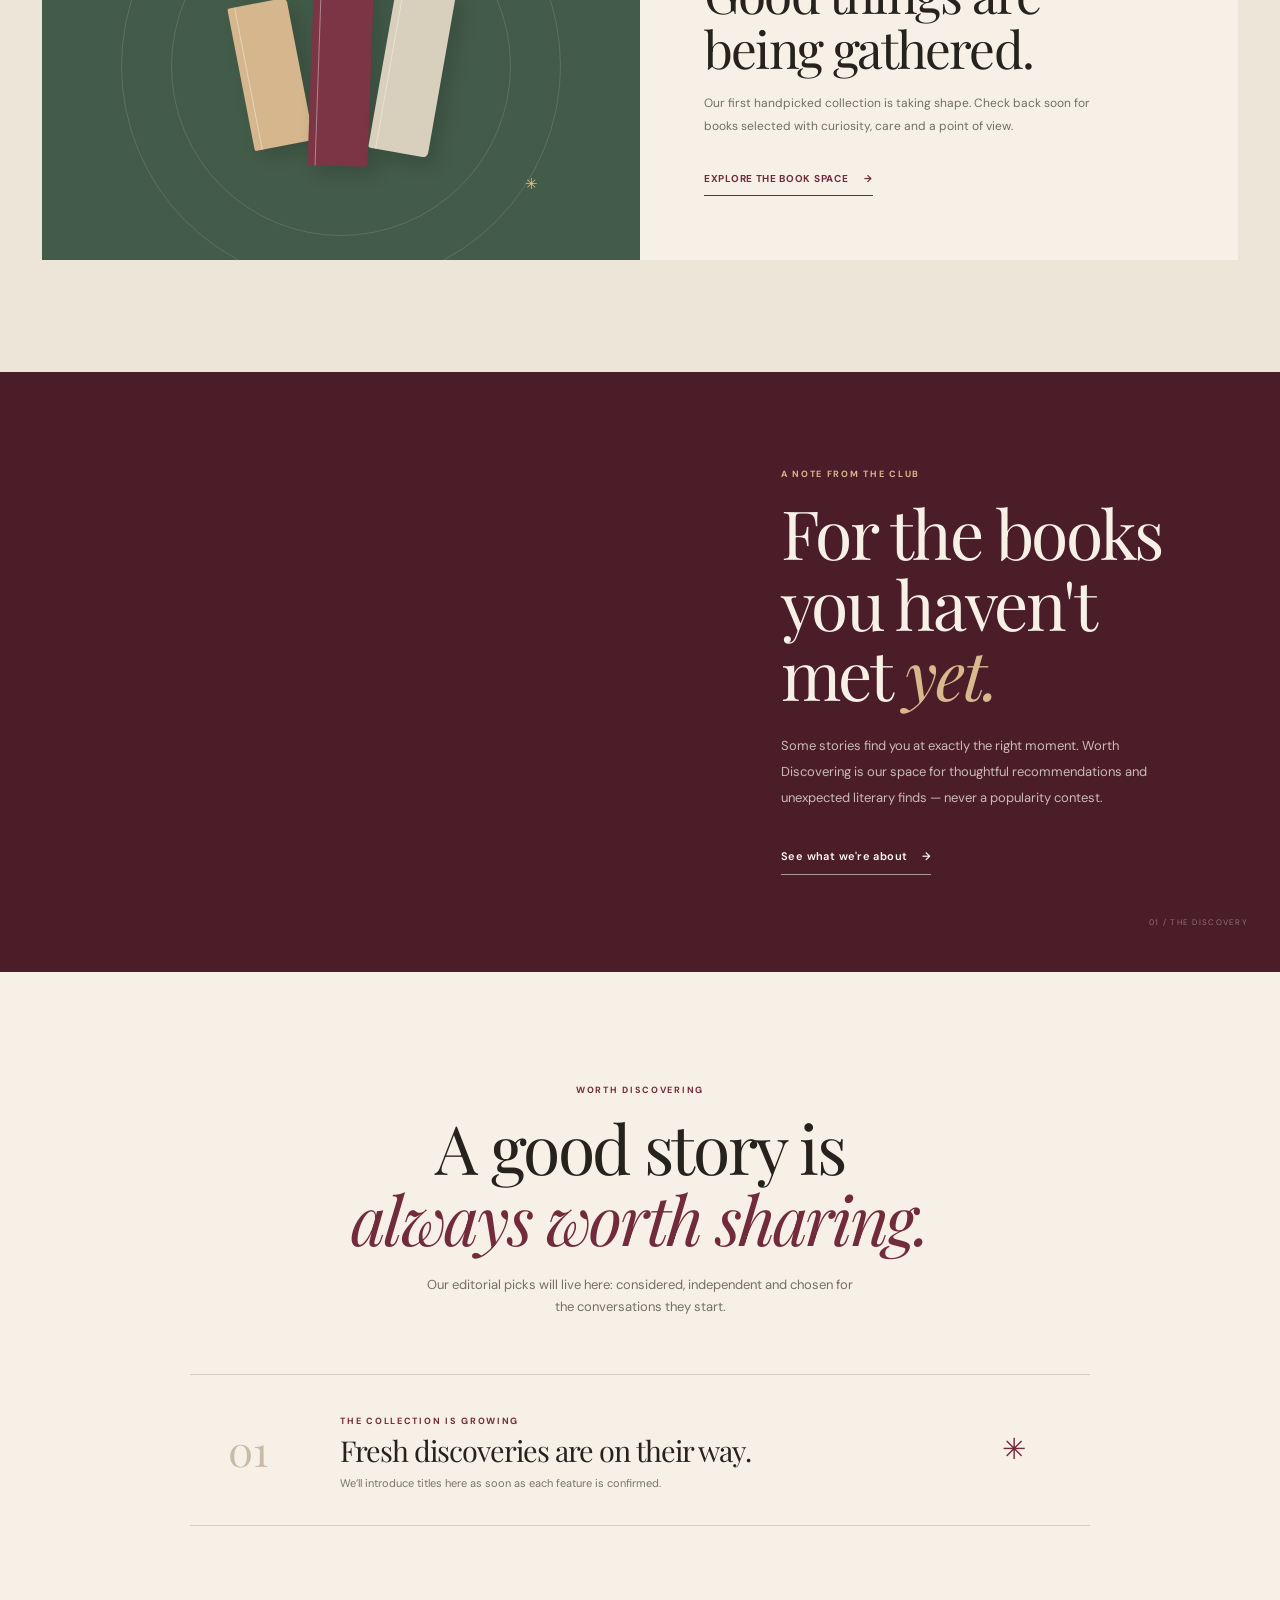
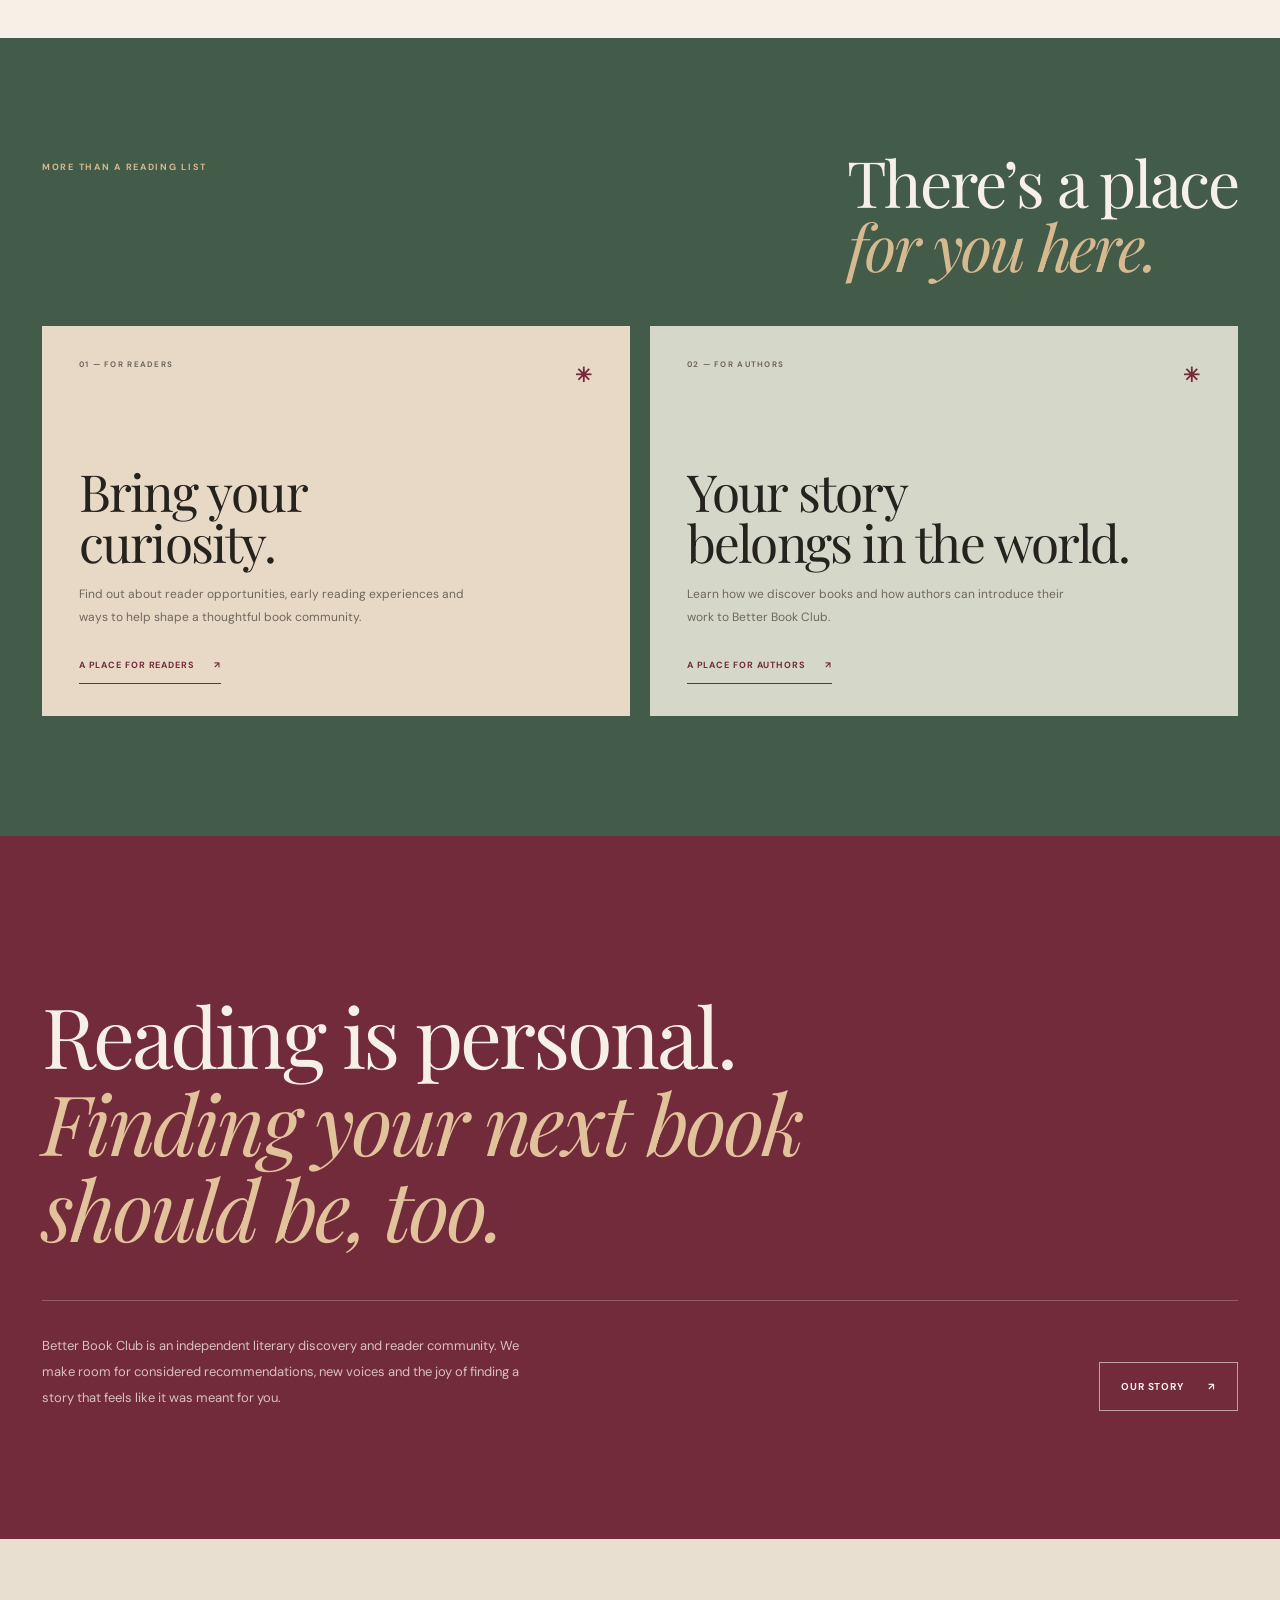
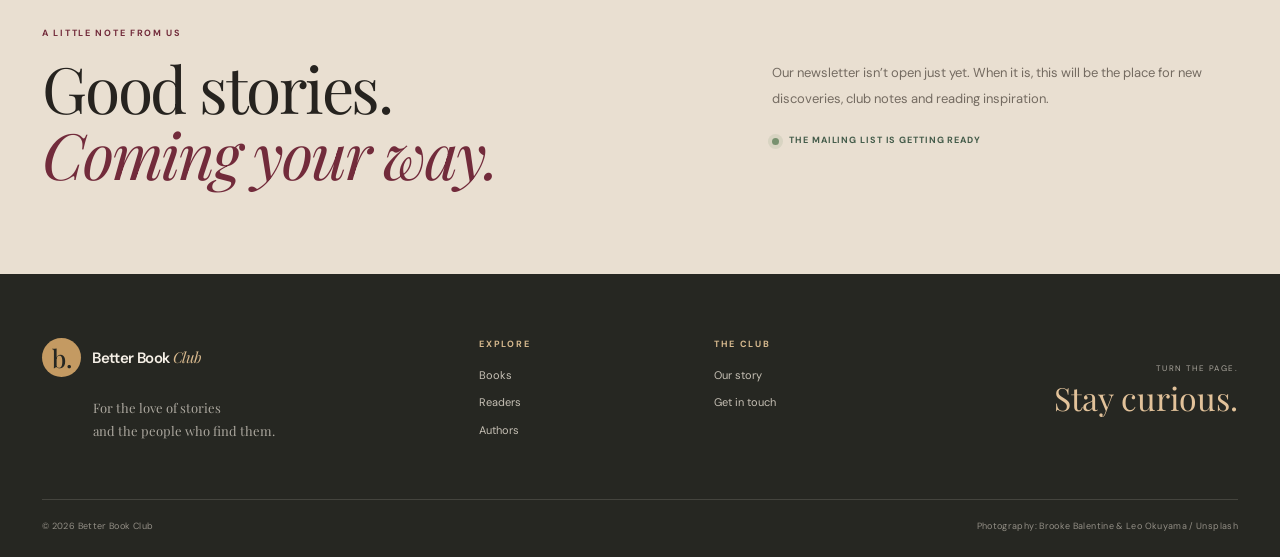
==== commit dcc948a1: "Credit editorial photography" ====
--- a/index.html
+++ b/index.html
@@ -164,7 +164,7 @@
         <div class="footer-links"><span class="eyebrow eyebrow-light">The club</span><a href="pages/about.html">Our story</a><a href="pages/contact.html">Get in touch</a></div>
         <div class="footer-signoff"><span>TURN THE PAGE.</span><strong>Stay curious.</strong></div>
       </div>
-      <div class="footer-bottom"><span>© <span id="footer-year">2026</span> Better Book Club</span><span>Made for the love of a good story.</span></div>
+      <div class="footer-bottom"><span>© <span id="footer-year">2026</span> Better Book Club</span><span>Photography: Brooke Balentine &amp; Leo Okuyama / Unsplash</span></div>
     </div>
   </footer>
 
--- a/assets/css/bbc.css
+++ b/assets/css/bbc.css
@@ -0,0 +1,235 @@
+/* Better Book Club — immersive editorial homepage */
+:root {
+  --ink: #26231f;
+  --paper: #f6f0e7;
+  --paper-deep: #eee4d7;
+  --wine: #722b3b;
+  --wine-dark: #4b1d29;
+  --moss: #435b49;
+  --sage: #aeb6a0;
+  --gold: #c49a62;
+  --muted: #82796f;
+  --serif: "Playfair Display", Georgia, serif;
+  --sans: "DM Sans", Arial, sans-serif;
+  --bs-body-font-family: var(--sans);
+  --bs-body-color: var(--ink);
+  --bs-body-bg: var(--paper);
+  --bs-link-color: var(--wine);
+}
+* { box-sizing: border-box; }
+html { scroll-behavior: smooth; }
+body { margin: 0; background: var(--paper); color: var(--ink); font-family: var(--sans); font-size: 15px; line-height: 1.7; -webkit-font-smoothing: antialiased; }
+a { color: inherit; text-decoration: none; }
+h1,h2,h3,p { margin-top: 0; }
+h1,h2,h3 { font-family: var(--serif); font-weight: 400; letter-spacing: -.035em; }
+em { font-weight: 400; }
+.container { max-width: 1220px; }
+.skip-link { position: absolute; z-index: 3000; top: 0; left: -9999px; padding: .8rem 1rem; color: white; background: var(--wine); }
+.skip-link:focus { left: 0; }
+
+/* Navigation */
+.site-header { position: absolute; z-index: 20; top: 0; left: 0; width: 100%; background: rgba(246,240,231,.97); border-bottom: 1px solid rgba(38,35,31,.09); }
+.site-header .navbar { min-height: 82px; padding: .7rem 0; }
+.navbar-brand,.footer-logo { display: inline-flex; align-items: center; gap: .7rem; color: var(--ink); }
+.brand-mark { display: inline-grid; place-items: center; width: 39px; height: 39px; border-radius: 50%; color: var(--paper); background: var(--wine); font: 500 25px var(--serif); line-height: 1; }
+.brand-name,.footer-logo > span:last-child { font: 600 15px var(--sans); letter-spacing: -.04em; }
+.brand-name i,.footer-logo i { color: var(--wine); font-family: var(--serif); font-weight: 400; }
+.site-header .navbar-nav { gap: clamp(.5rem,1.6vw,1.7rem); }
+.site-header .nav-link { color: #514b44; font-size: 11px; font-weight: 600; letter-spacing: .07em; text-transform: uppercase; padding: .6rem 0 !important; transition: color .25s ease; }
+.site-header .nav-link:hover,.site-header .nav-link[aria-current=page] { color: var(--wine); }
+.site-header .nav-contact { padding: .72rem 1rem !important; border: 1px solid rgba(114,43,59,.45); color: var(--wine); }
+.site-header .nav-contact span { padding-left: .55rem; }
+.navbar-toggler { border: 1px solid rgba(38,35,31,.25); border-radius: 0; }
+.navbar-toggler:focus { box-shadow: 0 0 0 3px rgba(114,43,59,.15); }
+
+/* Cinematic hero */
+.hero { min-height: 740px; height: min(850px, 100svh); position: relative; display: flex; align-items: center; overflow: hidden; color: #fffaf1; background: #30261f; }
+.hero-image,.hero-shade { position: absolute; inset: 0; }
+.hero-image { background-image: url("https://images.unsplash.com/photo-1743300873236-39e755465c7a?auto=format&fit=crop&fm=jpg&q=85&w=2400"); background-size: cover; background-position: center 54%; transform: scale(1.025); animation: hero-settle 1.5s ease-out both; }
+.hero-shade { background: linear-gradient(90deg, rgba(24,22,20,.82) 0%, rgba(24,22,20,.64) 42%, rgba(24,22,20,.13) 100%), linear-gradient(0deg, rgba(24,22,20,.45), transparent 35%); }
+.hero-content { position: relative; z-index: 2; padding-top: 90px; }
+.eyebrow { margin: 0 0 1rem; color: var(--wine); font: 700 9px/1.4 var(--sans); letter-spacing: .19em; text-transform: uppercase; }
+.eyebrow-light { color: #d6b98e; }
+.hero h1 { max-width: 820px; margin: 0 0 1.5rem; font-size: clamp(4rem,8.5vw,7.6rem); line-height: .99; letter-spacing: -.065em; text-wrap: balance; }
+.hero h1 em { color: #e7c99f; }
+.hero-copy { max-width: 470px; margin-bottom: 2rem; color: rgba(255,250,241,.83); font-size: 15px; line-height: 1.9; }
+.hero-actions { display: flex; align-items: center; flex-wrap: wrap; gap: 1.7rem; }
+.btn-cream,.btn-outline-cream { display: inline-flex; align-items: center; gap: 1.5rem; padding: 1rem 1.35rem; border: 1px solid var(--paper); border-radius: 0; background: var(--paper); color: var(--ink); font-size: 10px; font-weight: 700; letter-spacing: .08em; text-transform: uppercase; transition: background .25s,color .25s,transform .25s; }
+.btn-cream:hover { transform: translateY(-3px); background: white; color: var(--wine); }
+.text-link-light { display: inline-flex; gap: .9rem; align-items: center; color: #fffaf1; font-size: 11px; font-weight: 600; letter-spacing: .04em; border-bottom: 1px solid rgba(255,250,241,.55); padding: .5rem 0; transition: gap .25s ease,color .25s; }
+.text-link-light:hover { gap: 1.25rem; color: #e7c99f; }
+.hero-note { display: flex; align-items: center; gap: .8rem; margin-top: 5rem; color: rgba(255,250,241,.7); font-size: 9px; letter-spacing: .14em; text-transform: uppercase; }
+.hero-note-line { display: inline-block; width: 42px; height: 1px; background: var(--gold); }
+.hero-scroll { position: absolute; z-index: 2; right: max(calc((100vw - 1220px)/2), 28px); bottom: 42px; display: flex; align-items: center; gap: 1rem; color: rgba(255,250,241,.78); font-size: 8px; letter-spacing: .18em; writing-mode: vertical-rl; }
+.hero-scroll span { color: #e7c99f; font-size: 16px; }
+
+/* Editorial statement */
+.intro-band { padding: 5.2rem 0 5rem; background: var(--paper); }
+.intro-band-inner { position: relative; display: flex; align-items: center; justify-content: space-between; gap: 2rem; }
+.intro-band .eyebrow { min-width: 150px; margin: 0; }
+.intro-band p { margin: 0; font: 400 clamp(2rem,4.2vw,3.8rem)/1.18 var(--serif); letter-spacing: -.045em; }
+.intro-band p em { color: var(--wine); }
+.intro-side-note { color: var(--muted); font-size: 8px; line-height: 1.8; letter-spacing: .16em; text-align: right; }
+
+/* Featured books */
+.section { padding: 7rem 0; }
+.featured-section { background: #eee5d9; }
+.section-heading { display: flex; justify-content: space-between; align-items: end; gap: 3rem; margin-bottom: 3.2rem; }
+.section-heading h2,.simple-heading h2 { margin: 0; font-size: clamp(3rem,5.3vw,5.2rem); line-height: 1.04; }
+.section-heading h2 em,.simple-heading h2 em { color: var(--wine); }
+.section-heading-copy { max-width: 300px; margin: 0 0 .5rem; color: #746b61; font-size: 13px; line-height: 1.9; }
+.collection-empty { min-height: 330px; display: grid; grid-template-columns: 1fr 1fr; background: var(--paper); overflow: hidden; }
+.collection-empty-art { min-height: 330px; position: relative; display: flex; align-items: center; justify-content: center; gap: 12px; background: var(--moss); overflow: hidden; }
+.collection-empty-art:before,.collection-empty-art:after { content: ""; position: absolute; width: 340px; height: 340px; border: 1px solid rgba(255,255,255,.13); border-radius: 50%; }
+.collection-empty-art:after { width: 440px; height: 440px; }
+.book-shape { position: relative; z-index: 1; display: block; width: 60px; height: 175px; border-radius: 2px 5px 5px 2px; box-shadow: 8px 8px 18px rgba(0,0,0,.15); transform: rotate(-7deg); }
+.book-shape:after { content: ""; position: absolute; top: 0; bottom: 0; left: 7px; border-left: 1px solid rgba(255,255,255,.4); }
+.book-shape-one { height: 145px; background: #d5b68d; transform: rotate(-11deg) translateY(8px); }
+.book-shape-two { height: 200px; background: #7c3544; transform: rotate(2deg); }
+.book-shape-three { height: 166px; background: #d8d0bd; transform: rotate(10deg) translateY(5px); }
+.sparkle { position: absolute; color: #e4c18f; font-size: 24px; }
+.sparkle-one { top: 18%; left: 19%; }.sparkle-two { bottom: 16%; right: 17%; font-size: 15px; }
+.collection-empty-copy { align-self: center; padding: clamp(2rem,5vw,5rem); }
+.collection-empty-copy h3 { margin: 0 0 1rem; font-size: clamp(2.3rem,4vw,3.6rem); line-height: 1.08; }
+.collection-empty-copy > p:not(.eyebrow) { max-width: 390px; color: #756d64; font-size: 12px; line-height: 1.9; }
+.underlined-link { display: inline-flex; gap: 1rem; margin-top: 1rem; padding-bottom: .5rem; border-bottom: 1px solid var(--wine); color: var(--wine); font-size: 10px; font-weight: 700; letter-spacing: .07em; text-transform: uppercase; }
+
+/* Photo + manifesto */
+.editorial-section { display: grid; grid-template-columns: 1.08fr .92fr; min-height: 600px; background: var(--wine-dark); color: var(--paper); }
+.editorial-photo { min-height: 600px; background-image: url("https://unsplash.com/photos/kmVR1xWdSxs/download?force=true"); background-size: cover; background-position: center; }
+.editorial-copy { position: relative; align-self: center; max-width: 640px; padding: 5rem clamp(3rem,7vw,7rem); }
+.editorial-copy h2 { margin: 0 0 1.5rem; font-size: clamp(3.2rem,5.3vw,5.7rem); line-height: 1.04; }
+.editorial-copy h2 em { color: #d8b98e; }
+.editorial-copy > p:not(.eyebrow) { max-width: 420px; margin-bottom: 1.8rem; color: rgba(246,240,231,.75); font-size: 13px; line-height: 2; }
+.editorial-index { position: absolute; right: 2rem; bottom: 1.6rem; color: rgba(246,240,231,.4); font-size: 8px; letter-spacing: .16em; }
+
+/* Worth discovering */
+.worth-section { background: var(--paper); }
+.simple-heading { max-width: 720px; margin: 0 auto 3.5rem; text-align: center; }
+.simple-heading > p:last-child { max-width: 440px; margin: 1.3rem auto 0; color: #776e64; font-size: 13px; }
+.coming-strip { display: grid; grid-template-columns: 80px 1fr 50px; align-items: center; gap: 2rem; max-width: 900px; margin: auto; padding: 2rem 2.4rem; border-top: 1px solid #d8cfc2; border-bottom: 1px solid #d8cfc2; }
+.coming-number { color: #c9bba9; font: 400 42px var(--serif); }
+.coming-strip .eyebrow { margin-bottom: .4rem; }
+.coming-strip h3 { margin: 0 0 .4rem; font-size: 1.8rem; }
+.coming-strip p:not(.eyebrow) { color: #7b7268; font-size: 11px; }
+.coming-star { color: var(--wine); font-size: 29px; }
+
+/* Reader and author paths */
+.community-section { padding: 7rem 0 7.5rem; background: var(--moss); color: var(--paper); }
+.community-heading { display: flex; justify-content: space-between; align-items: end; margin-bottom: 3rem; }
+.community-heading h2 { margin: 0; font-size: clamp(3rem,5vw,5rem); line-height: 1; }
+.community-heading h2 em { color: #d7b98f; }
+.community-heading .eyebrow { align-self: start; padding-top: .7rem; }
+.community-grid { display: grid; grid-template-columns: 1fr 1fr; gap: 1.25rem; }
+.community-card { min-height: 390px; display: flex; flex-direction: column; justify-content: space-between; padding: 2rem 2.3rem; color: var(--ink); background: #e8d9c7; transition: transform .35s ease,box-shadow .35s ease; }
+.community-card:hover { transform: translateY(-7px); box-shadow: 0 20px 35px rgba(15,25,18,.17); }
+.author-card { background: #d5d8c9; }
+.community-card-top { display: flex; justify-content: space-between; color: #71685d; font-size: 8px; font-weight: 700; letter-spacing: .16em; }
+.community-card-top span:last-child { color: var(--wine); font-size: 20px; }
+.community-card h3 { margin: 0 0 1rem; font-size: clamp(2.7rem,4vw,4rem); line-height: .99; }
+.community-card p { max-width: 390px; margin-bottom: 1.4rem; color: #6f665c; font-size: 12px; line-height: 1.9; }
+.community-link { display: inline-flex; gap: 1.2rem; align-items: center; padding-bottom: .55rem; border-bottom: 1px solid var(--wine); color: var(--wine); font-size: 9px; font-weight: 700; letter-spacing: .1em; text-transform: uppercase; }
+
+/* About and newsletter */
+.about-section { padding: 8rem 0; background: var(--wine); color: var(--paper); }
+.about-inner > h2 { max-width: 970px; margin: 0; font-size: clamp(3.3rem,6.5vw,6.5rem); line-height: 1.04; }
+.about-inner > h2 em { color: #e2c29a; }
+.about-bottom { display: flex; align-items: end; justify-content: space-between; gap: 3rem; margin-top: 3rem; padding-top: 2rem; border-top: 1px solid rgba(246,240,231,.25); }
+.about-bottom p { max-width: 480px; margin: 0; color: rgba(246,240,231,.76); font-size: 13px; line-height: 2; }
+.btn-outline-cream { flex: 0 0 auto; background: transparent; color: var(--paper); border-color: rgba(246,240,231,.6); }
+.btn-outline-cream:hover { background: var(--paper); color: var(--wine); }
+.newsletter-section { padding: 5.5rem 0; background: #e9dfd1; }
+.newsletter-inner { display: grid; grid-template-columns: 1fr .7fr; align-items: center; gap: 4rem; }
+.newsletter-inner h2 { margin: 0; font-size: clamp(3rem,5vw,5rem); line-height: 1.02; }
+.newsletter-inner h2 em { color: var(--wine); }
+.newsletter-copy p { max-width: 430px; color: #746b61; font-size: 13px; line-height: 2; }
+.newsletter-status { display: inline-flex; align-items: center; gap: .65rem; color: var(--moss); font-size: 9px; font-weight: 700; letter-spacing: .1em; text-transform: uppercase; }
+.newsletter-status span { width: 7px; height: 7px; border-radius: 50%; background: #78916f; box-shadow: 0 0 0 4px rgba(120,145,111,.15); }
+
+/* Footer */
+.site-footer { padding: 4rem 0 1.4rem; background: #262722; color: var(--paper); }
+.footer-main { display: grid; grid-template-columns: 1.4fr .7fr .7fr 1fr; gap: 2rem; padding-bottom: 3.5rem; }
+.footer-logo { color: var(--paper); }
+.footer-logo .brand-mark { background: var(--gold); color: #262722; }
+.footer-logo i { color: #d8b98e; }
+.footer-brand p { margin: 1.2rem 0 0 3.2rem; color: #aaa69d; font: 400 13px/1.8 var(--serif); }
+.footer-links { display: flex; flex-direction: column; align-items: flex-start; gap: .55rem; }
+.footer-links .eyebrow { margin-bottom: .4rem; }
+.footer-links a { color: #c6c0b5; font-size: 11px; transition: color .2s; }
+.footer-links a:hover { color: #e2c29a; }
+.footer-signoff { align-self: center; text-align: right; }
+.footer-signoff span { display: block; color: #aaa69d; font-size: 8px; letter-spacing: .18em; }
+.footer-signoff strong { display: block; color: #e2c29a; font: 400 2rem var(--serif); }
+.footer-bottom { display: flex; justify-content: space-between; gap: 1rem; padding-top: 1.2rem; border-top: 1px solid rgba(246,240,231,.14); color: #938f86; font-size: 9px; letter-spacing: .04em; }
+
+/* Motion — restrained and disabled for reduced-motion preferences */
+.reveal { opacity: 0; transform: translateY(22px); transition: opacity .8s ease,transform .8s cubic-bezier(.2,.7,.2,1); }
+.reveal.is-visible { opacity: 1; transform: translateY(0); }
+.hero .reveal:nth-child(2) { transition-delay: .1s; }.hero .reveal:nth-child(3) { transition-delay: .2s; }.hero .reveal:nth-child(4) { transition-delay: .3s; }
+@keyframes hero-settle { from { transform: scale(1.08); } to { transform: scale(1.025); } }
+:focus-visible { outline: 3px solid var(--gold); outline-offset: 4px; }
+@media (prefers-reduced-motion: reduce) {
+  html { scroll-behavior: auto; }
+  *,*::before,*::after { animation-duration: .01ms !important; animation-iteration-count: 1 !important; transition-duration: .01ms !important; }
+  .reveal { opacity: 1; transform: none; }
+}
+@media (max-width: 991.98px) {
+  .site-header .navbar-collapse { padding: .7rem 0 1rem; }
+  .site-header .navbar-nav { align-items: flex-start !important; gap: .2rem; }
+  .site-header .nav-contact { margin-top: .5rem; }
+  .hero { min-height: 700px; height: 88svh; }
+  .hero h1 { font-size: clamp(3.8rem,10vw,6.5rem); }
+  .intro-band-inner { flex-wrap: wrap; }
+  .intro-band .eyebrow { flex-basis: 100%; }
+  .editorial-section { grid-template-columns: 1fr 1fr; }
+  .editorial-copy { padding: 3rem 2.5rem; }
+  .editorial-copy h2 { font-size: clamp(2.7rem,5vw,4.2rem); }
+  .footer-main { grid-template-columns: 1.2fr .7fr .7fr; }
+  .footer-signoff { grid-column: 1/-1; text-align: left; }
+}
+@media (max-width: 767.98px) {
+  .site-header .navbar { min-height: 70px; }
+  .hero { min-height: 700px; height: 92svh; }
+  .hero-image { background-position: 58% center; }
+  .hero-shade { background: linear-gradient(90deg,rgba(24,22,20,.83),rgba(24,22,20,.42)),linear-gradient(0deg,rgba(24,22,20,.4),transparent 45%); }
+  .hero-content { padding-top: 85px; }
+  .hero h1 { font-size: clamp(3.4rem,12vw,5.5rem); }
+  .hero-copy { max-width: 390px; }
+  .hero-note { margin-top: 3.5rem; }
+  .hero-scroll { right: 18px; bottom: 25px; }
+  .intro-band { padding: 3.5rem 0; }
+  .intro-band-inner { display: block; }
+  .intro-band .eyebrow { margin-bottom: 1.2rem; }
+  .intro-side-note { display: block; margin-top: 1.5rem; text-align: left; }
+  .section { padding: 4.5rem 0; }
+  .section-heading { display: block; }
+  .section-heading-copy { margin-top: 1.4rem; }
+  .collection-empty { grid-template-columns: 1fr; }
+  .collection-empty-art { min-height: 250px; }
+  .collection-empty-copy { padding: 2.4rem; }
+  .editorial-section { grid-template-columns: 1fr; }
+  .editorial-photo { min-height: 360px; }
+  .editorial-copy { padding: 4rem 1.5rem 5rem; }
+  .editorial-copy h2 { font-size: clamp(3.1rem,10vw,4.5rem); }
+  .community-section { padding: 4.5rem 0; }
+  .community-heading { display: block; }
+  .community-heading .eyebrow { margin-bottom: 1.3rem; }
+  .community-grid { grid-template-columns: 1fr; }
+  .community-card { min-height: 340px; padding: 1.6rem; }
+  .about-section { padding: 5rem 0; }
+  .about-bottom { display: block; }
+  .about-bottom .btn { margin-top: 1.5rem; }
+  .newsletter-inner { grid-template-columns: 1fr; gap: 1.8rem; }
+  .newsletter-section { padding: 4rem 0; }
+  .footer-main { grid-template-columns: 1fr 1fr; row-gap: 2.5rem; }
+  .footer-brand { grid-column: 1/-1; }
+  .footer-signoff { grid-column: 1/-1; }
+}
+@media (max-width: 420px) {
+  .hero h1 { font-size: 3.2rem; }
+  .hero-actions { align-items: flex-start; flex-direction: column; gap: .8rem; }
+  .coming-strip { grid-template-columns: 45px 1fr; gap: 1rem; padding: 1.5rem 0; }
+  .coming-number { font-size: 32px; }
+  .coming-star { display: none; }
+  .footer-bottom { flex-direction: column; }
+}
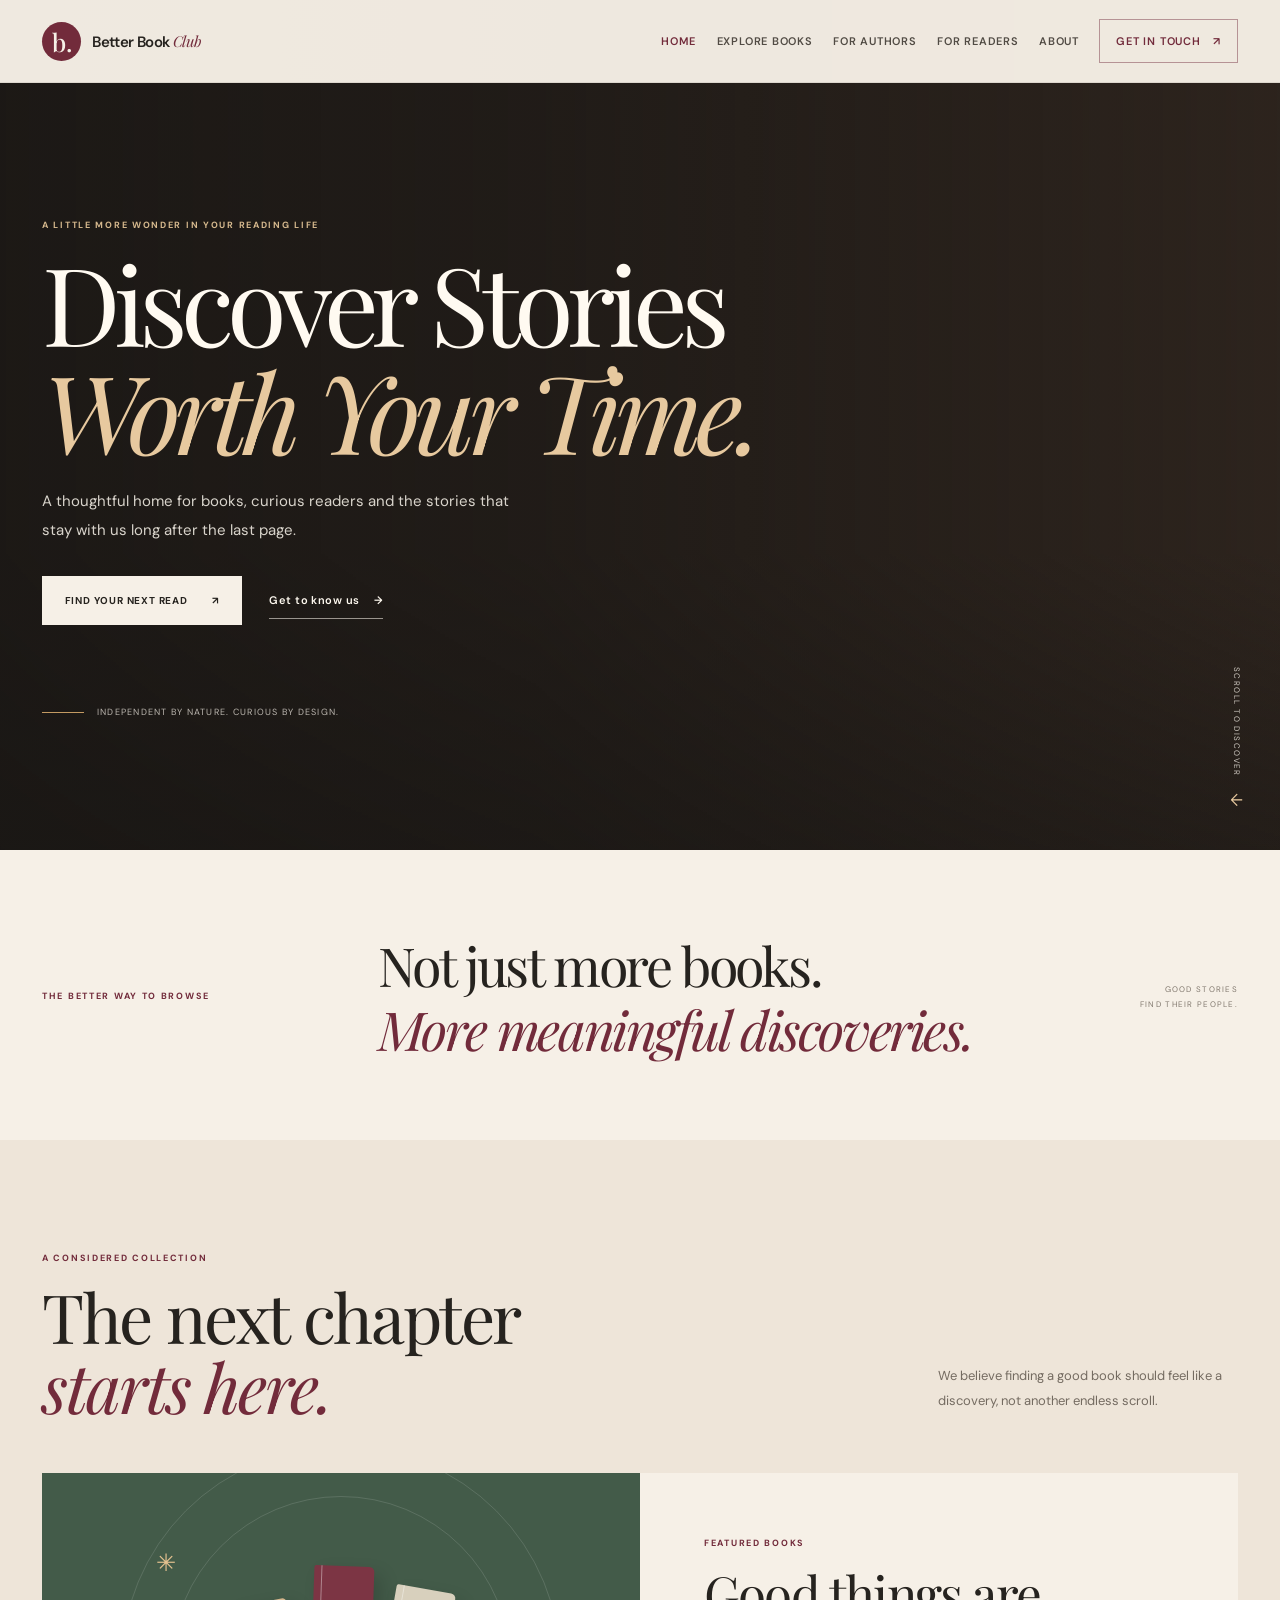
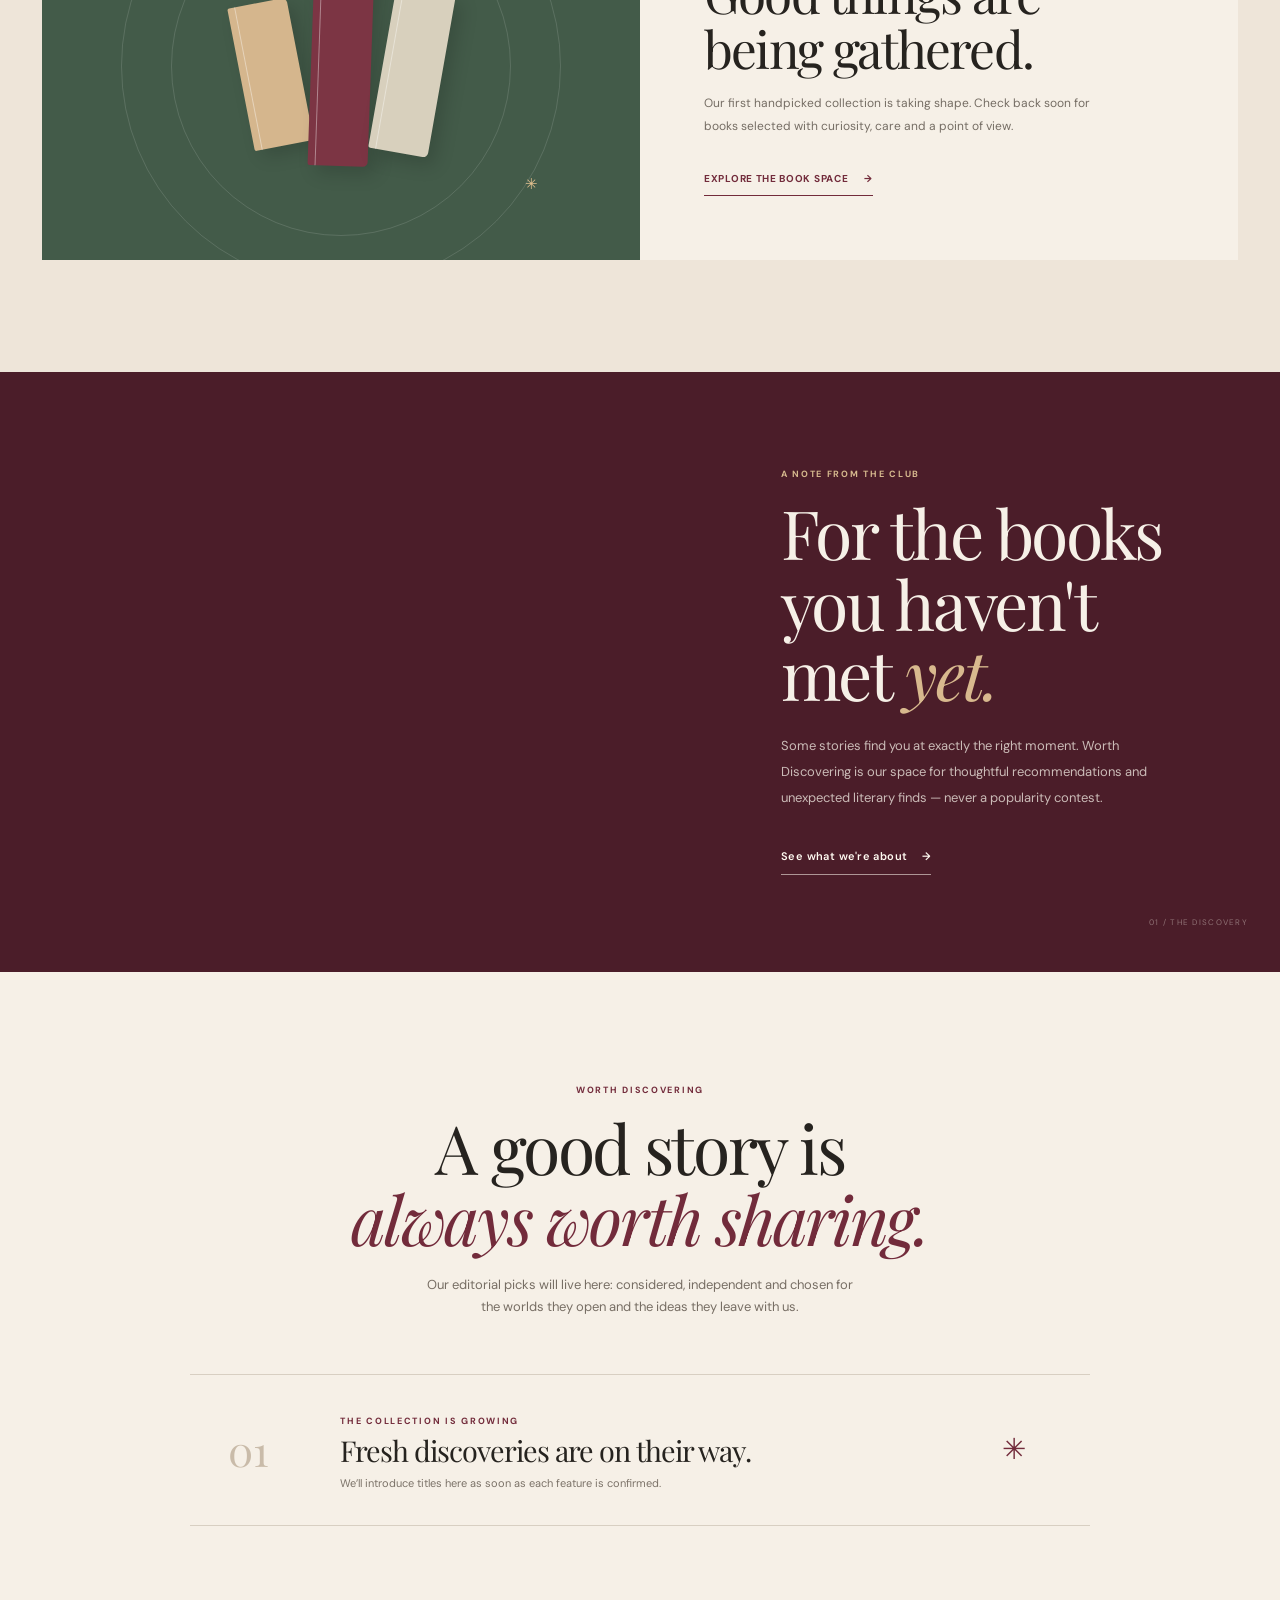
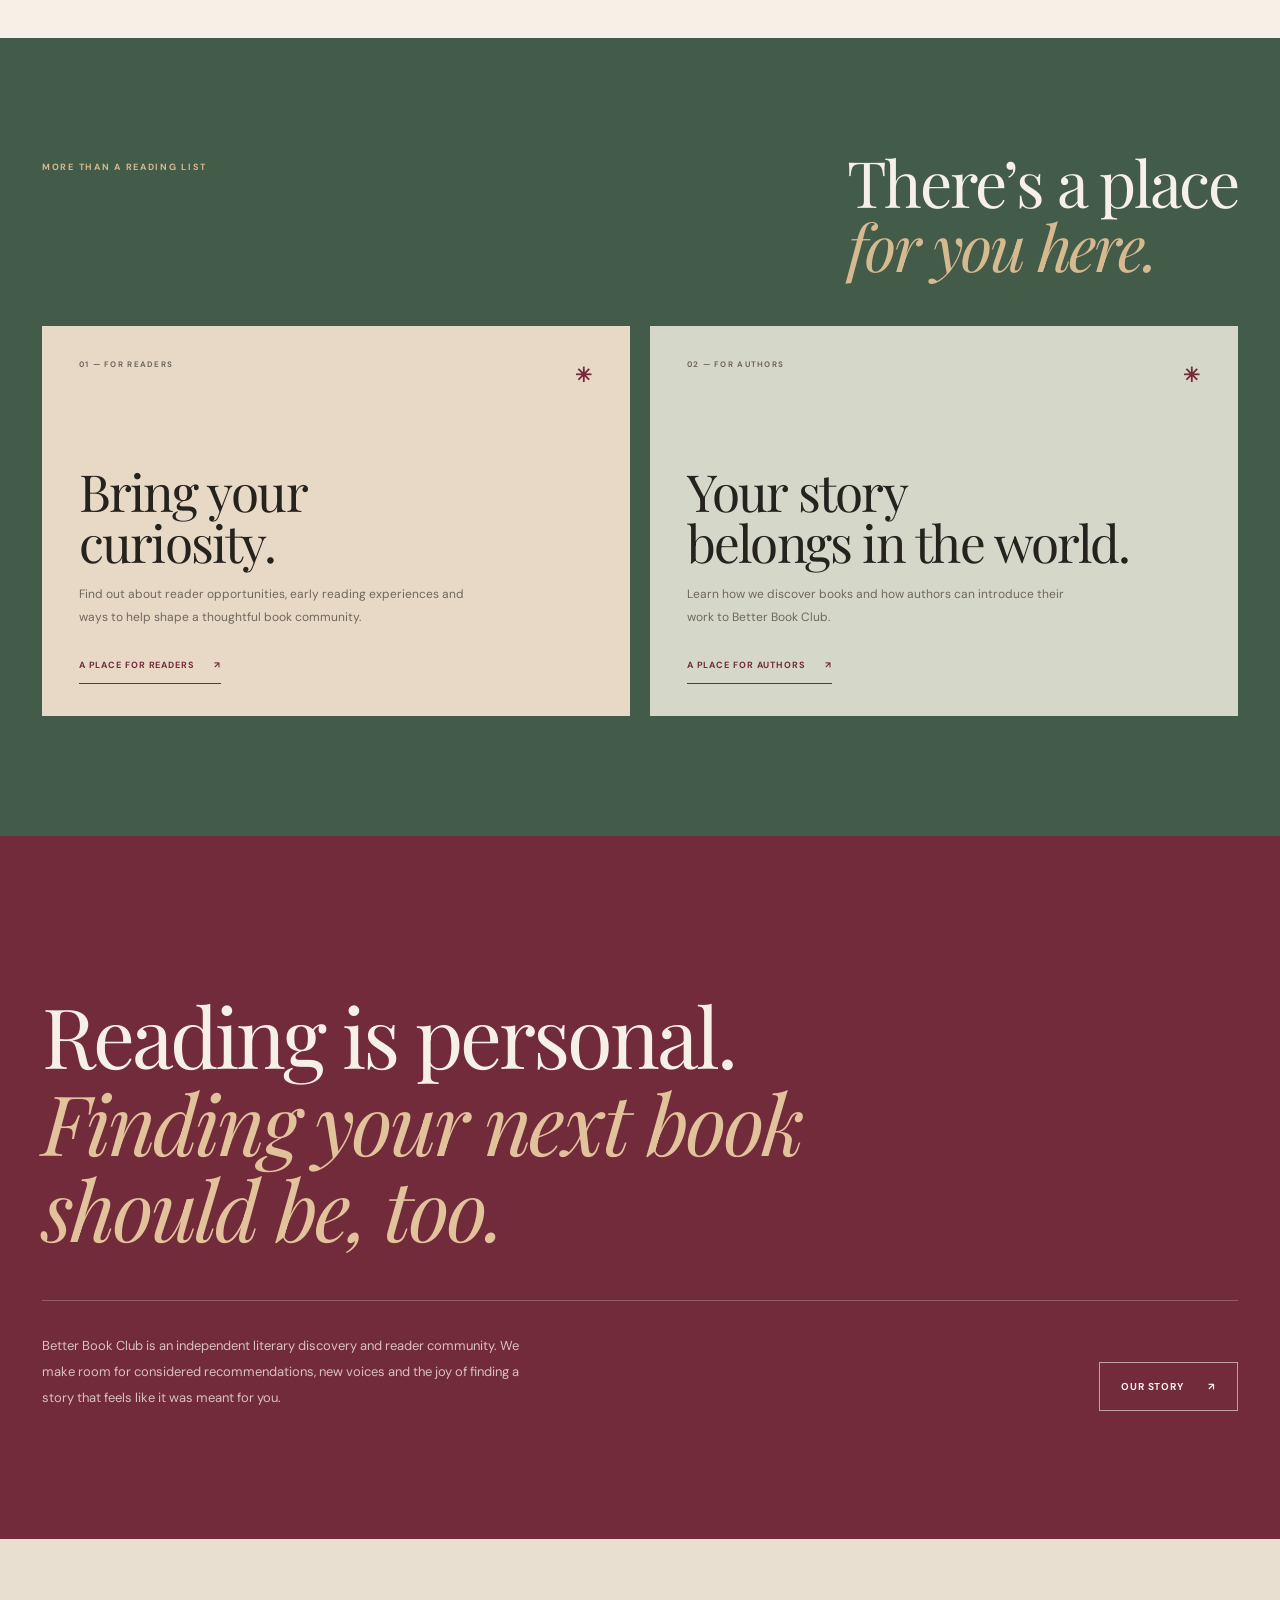
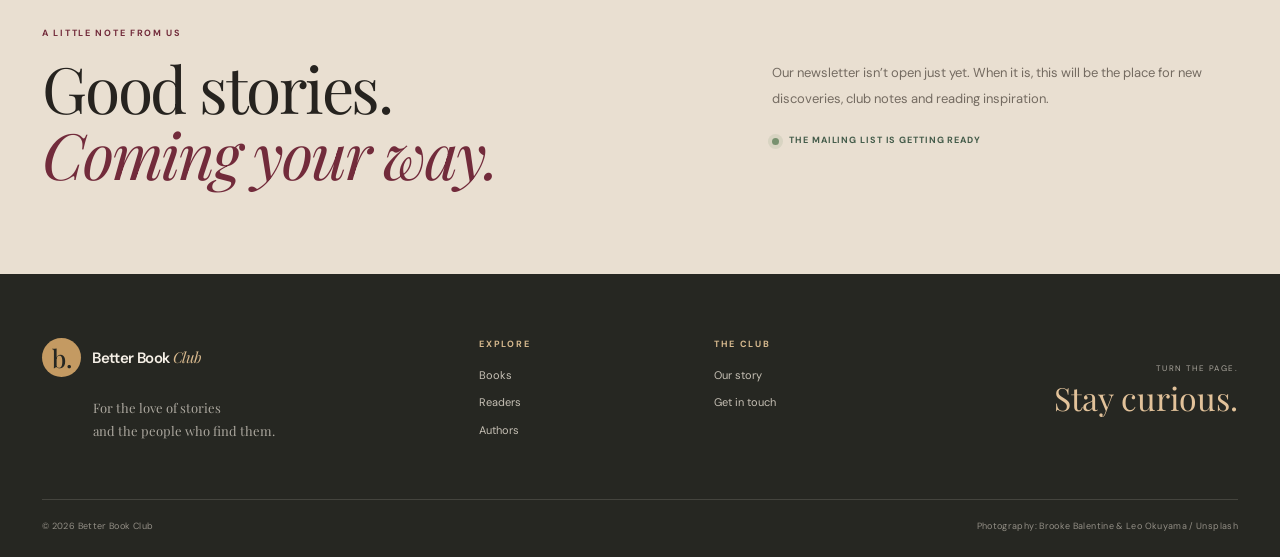
==== commit 254ba629: "Refine homepage editorial wording" ====
--- a/index.html
+++ b/index.html
@@ -108,7 +108,7 @@
         <div class="simple-heading reveal">
           <p class="eyebrow">Worth discovering</p>
           <h2 id="worth-list-heading">A good story is<br><em>always worth sharing.</em></h2>
-          <p>Our editorial picks will live here: considered, independent and chosen for the conversations they start.</p>
+          <p>Our editorial picks will live here: considered, independent and chosen for the worlds they open and the ideas they leave with us.</p>
         </div>
         <div class="coming-strip reveal">
           <div class="coming-number">01</div>
--- a/assets/css/bbc.css
+++ b/assets/css/bbc.css
@@ -96,7 +96,7 @@
 
 /* Photo + manifesto */
 .editorial-section { display: grid; grid-template-columns: 1.08fr .92fr; min-height: 600px; background: var(--wine-dark); color: var(--paper); }
-.editorial-photo { min-height: 600px; background-image: url("https://unsplash.com/photos/kmVR1xWdSxs/download?force=true"); background-size: cover; background-position: center; }
+.editorial-photo { min-height: 600px; background-image: url("https://images.unsplash.com/photo-1756037020659-6f9d3418f6b6?auto=format&fit=crop&fm=jpg&q=80&w=1800"); background-size: cover; background-position: center; }
 .editorial-copy { position: relative; align-self: center; max-width: 640px; padding: 5rem clamp(3rem,7vw,7rem); }
 .editorial-copy h2 { margin: 0 0 1.5rem; font-size: clamp(3.2rem,5.3vw,5.7rem); line-height: 1.04; }
 .editorial-copy h2 em { color: #d8b98e; }
@@ -233,3 +233,104 @@
   .coming-star { display: none; }
   .footer-bottom { flex-direction: column; }
 }
+
+
+/* About page — immersive editorial story */
+.about-hero { min-height: 690px; position: relative; display: flex; align-items: center; overflow: hidden; color: #fffaf1; background: #30261f url("https://images.unsplash.com/photo-1756037020659-6f9d3418f6b6?auto=format&fit=crop&fm=jpg&q=85&w=2200") center 48%/cover no-repeat; }
+.about-hero-shade { position: absolute; inset: 0; background: linear-gradient(90deg,rgba(24,22,20,.83),rgba(24,22,20,.48) 58%,rgba(24,22,20,.18)),linear-gradient(0deg,rgba(24,22,20,.35),transparent 40%); }
+.about-hero-content { position: relative; z-index: 1; padding-top: 125px; }
+.about-hero h1 { max-width: 900px; margin: 0 0 1.5rem; font-size: clamp(4rem,8vw,7.4rem); line-height: .98; letter-spacing: -.065em; }
+.about-hero h1 em { color: #e7c99f; }
+.about-hero-content > p:not(.eyebrow) { max-width: 460px; margin-bottom: 1.7rem; color: rgba(255,250,241,.82); font-size: 14px; line-height: 1.9; }
+.about-hero-index { position: absolute; right: 3rem; bottom: 2rem; color: rgba(255,250,241,.65); font-size: 8px; letter-spacing: .18em; }
+.about-intro-section { padding: 8rem 0 8.5rem; background: var(--paper); }
+.about-intro-grid { display: grid; grid-template-columns: .65fr 1.35fr; gap: 5rem; }
+.about-intro-label { display: flex; flex-direction: column; justify-content: space-between; align-items: flex-start; }
+.about-ornament { color: var(--wine); font-size: 4rem; line-height: 1; }
+.about-intro-copy h2 { max-width: 820px; margin: 0 0 2rem; font-size: clamp(2.9rem,5.5vw,5.4rem); line-height: 1.06; }
+.about-intro-copy h2 em { color: var(--wine); }
+.about-intro-copy p { max-width: 690px; color: #756c62; font-size: 13px; line-height: 2; }
+.about-intro-copy .about-lead { color: var(--ink); font: 400 clamp(1.1rem,1.8vw,1.4rem)/1.8 var(--serif); }
+.about-belief-section { padding: 7.5rem 0; background: var(--moss); color: var(--paper); }
+.about-belief-grid { display: grid; grid-template-columns: 1.2fr .8fr; align-items: center; gap: 7rem; }
+.about-belief-copy h2 { margin: 0 0 1.6rem; font-size: clamp(3.5rem,6vw,6rem); line-height: 1; }
+.about-belief-copy h2 em { color: #d7b98f; }
+.about-belief-copy > p:last-child { max-width: 500px; margin: 0; color: rgba(246,240,231,.75); font-size: 13px; line-height: 2; }
+.about-belief-aside { position: relative; padding: 2.4rem 0 1.4rem 2.4rem; border-left: 1px solid rgba(246,240,231,.32); }
+.belief-quote-mark { display: block; color: #d7b98f; font: 400 5rem/.7 var(--serif); }
+.about-belief-aside p { max-width: 390px; margin: 1.2rem 0 2rem; color: var(--paper); font: 400 clamp(1.6rem,2.7vw,2.35rem)/1.35 var(--serif); }
+.belief-rule { display: block; width: 42px; height: 1px; margin-bottom: .8rem; background: #d7b98f; }
+.belief-caption { color: #d7b98f; font-size: 8px; font-weight: 700; letter-spacing: .17em; }
+.about-method-section { padding: 8rem 0; background: #eee5d9; }
+.about-section-heading { max-width: 700px; margin-bottom: 4rem; }
+.about-section-heading h2 { margin: 0 0 1.3rem; font-size: clamp(3.2rem,6vw,5.7rem); line-height: 1.02; }
+.about-section-heading h2 em { color: var(--wine); }
+.about-section-heading > p:last-child { max-width: 430px; margin: 0; color: #776e64; font-size: 13px; line-height: 1.9; }
+.about-method-list { border-top: 1px solid #d2c6b8; }
+.about-method-item { display: grid; grid-template-columns: 90px 1fr 40px; align-items: start; gap: 1.5rem; padding: 2.2rem .4rem; border-bottom: 1px solid #d2c6b8; }
+.method-number { color: #b49a7c; font: 400 2.2rem var(--serif); }
+.about-method-item h3 { margin: 0 0 .55rem; font-size: clamp(1.5rem,2.5vw,2.15rem); }
+.about-method-item p { max-width: 690px; margin: 0; color: #756c62; font-size: 12px; line-height: 1.9; }
+.method-symbol { justify-self: end; color: var(--wine); font-size: 1.35rem; }
+.about-values-section { padding: 7.5rem 0 8rem; background: var(--wine-dark); color: var(--paper); }
+.about-values-heading { display: flex; justify-content: space-between; align-items: flex-start; gap: 3rem; margin-bottom: 3.5rem; }
+.about-values-heading h2 { margin: 0; font-size: clamp(3rem,5.5vw,5.3rem); line-height: 1.02; }
+.about-values-heading h2 em { color: #e2c29a; }
+.about-values-grid { display: grid; grid-template-columns: repeat(4,1fr); border-top: 1px solid rgba(246,240,231,.25); border-bottom: 1px solid rgba(246,240,231,.25); }
+.about-value-card { min-height: 230px; padding: 1.6rem 1.4rem 1.7rem 0; }
+.about-value-card + .about-value-card { padding-left: 1.4rem; border-left: 1px solid rgba(246,240,231,.2); }
+.about-value-card > span { color: #d7b98f; font-size: 9px; letter-spacing: .15em; }
+.about-value-card h3 { margin: 2rem 0 .7rem; color: var(--paper); font-size: 1.8rem; }
+.about-value-card p { max-width: 230px; margin: 0; color: rgba(246,240,231,.68); font-size: 11px; line-height: 1.9; }
+.about-community-section { padding: 8rem 0; background: #e6d9c9; }
+.about-community-inner { text-align: center; }
+.about-community-inner h2 { margin: 0 auto 1.5rem; font-size: clamp(3.1rem,6vw,5.8rem); line-height: 1.03; }
+.about-community-inner h2 em { color: var(--wine); }
+.about-community-inner > p:not(.eyebrow) { max-width: 570px; margin: 0 auto; color: #756c62; font-size: 13px; line-height: 2; }
+.about-community-actions { display: flex; justify-content: center; align-items: center; flex-wrap: wrap; gap: 1.7rem; margin-top: 2.2rem; }
+.about-community-actions .btn-cream { border-color: var(--wine); background: var(--wine); color: var(--paper); }
+.about-community-actions .btn-cream:hover { background: var(--wine-dark); color: white; }
+.about-secondary-link { padding-bottom: .45rem; border-bottom: 1px solid rgba(114,43,59,.45); color: var(--wine); font-size: 10px; font-weight: 700; letter-spacing: .09em; text-transform: uppercase; }
+.about-secondary-link span { padding-left: .5rem; }
+@media (max-width: 991.98px) {
+  .about-intro-grid { grid-template-columns: .45fr 1.55fr; gap: 3rem; }
+  .about-belief-grid { gap: 3rem; }
+  .about-values-grid { grid-template-columns: repeat(2,1fr); }
+  .about-value-card:nth-child(3) { border-left: 0; border-top: 1px solid rgba(246,240,231,.2); padding-left: 0; }
+  .about-value-card:nth-child(4) { border-top: 1px solid rgba(246,240,231,.2); }
+}
+@media (max-width: 767.98px) {
+  .about-hero { min-height: 650px; }
+  .about-hero-content { padding-top: 120px; }
+  .about-hero h1 { font-size: clamp(3.5rem,12vw,5.2rem); }
+  .about-hero-index { right: 1.2rem; bottom: 1.2rem; }
+  .about-intro-section,.about-method-section { padding: 5rem 0; }
+  .about-intro-grid { grid-template-columns: 1fr; gap: 1.8rem; }
+  .about-intro-label { flex-direction: row; align-items: center; }
+  .about-ornament { font-size: 2.4rem; }
+  .about-intro-copy h2 { font-size: clamp(2.8rem,10vw,4rem); }
+  .about-belief-section,.about-values-section,.about-community-section { padding: 5rem 0; }
+  .about-belief-grid { grid-template-columns: 1fr; gap: 3rem; }
+  .about-belief-copy h2 { font-size: clamp(3.2rem,11vw,4.8rem); }
+  .about-belief-aside { margin-left: .6rem; }
+  .about-section-heading { margin-bottom: 2.5rem; }
+  .about-method-item { grid-template-columns: 48px 1fr 22px; gap: .8rem; padding: 1.7rem 0; }
+  .method-number { font-size: 1.7rem; }
+  .about-method-item h3 { font-size: 1.5rem; }
+  .about-values-heading { display: block; }
+  .about-values-heading h2 { font-size: clamp(2.9rem,10vw,4.3rem); }
+  .about-value-card { min-height: 210px; padding-right: .9rem; }
+  .about-value-card + .about-value-card { padding-left: .9rem; }
+  .about-value-card:nth-child(odd) { padding-left: 0; border-left: 0; }
+  .about-value-card h3 { font-size: 1.55rem; }
+  .about-community-actions { gap: 1rem 1.3rem; }
+}
+@media (max-width: 420px) {
+  .about-hero h1 { font-size: 3.2rem; }
+  .about-method-item { grid-template-columns: 36px 1fr; }
+  .method-symbol { display: none; }
+  .about-values-grid { grid-template-columns: 1fr 1fr; }
+  .about-value-card { min-height: 195px; }
+  .about-value-card h3 { margin-top: 1.3rem; }
+  .about-community-actions { align-items: center; flex-direction: column; }
+}
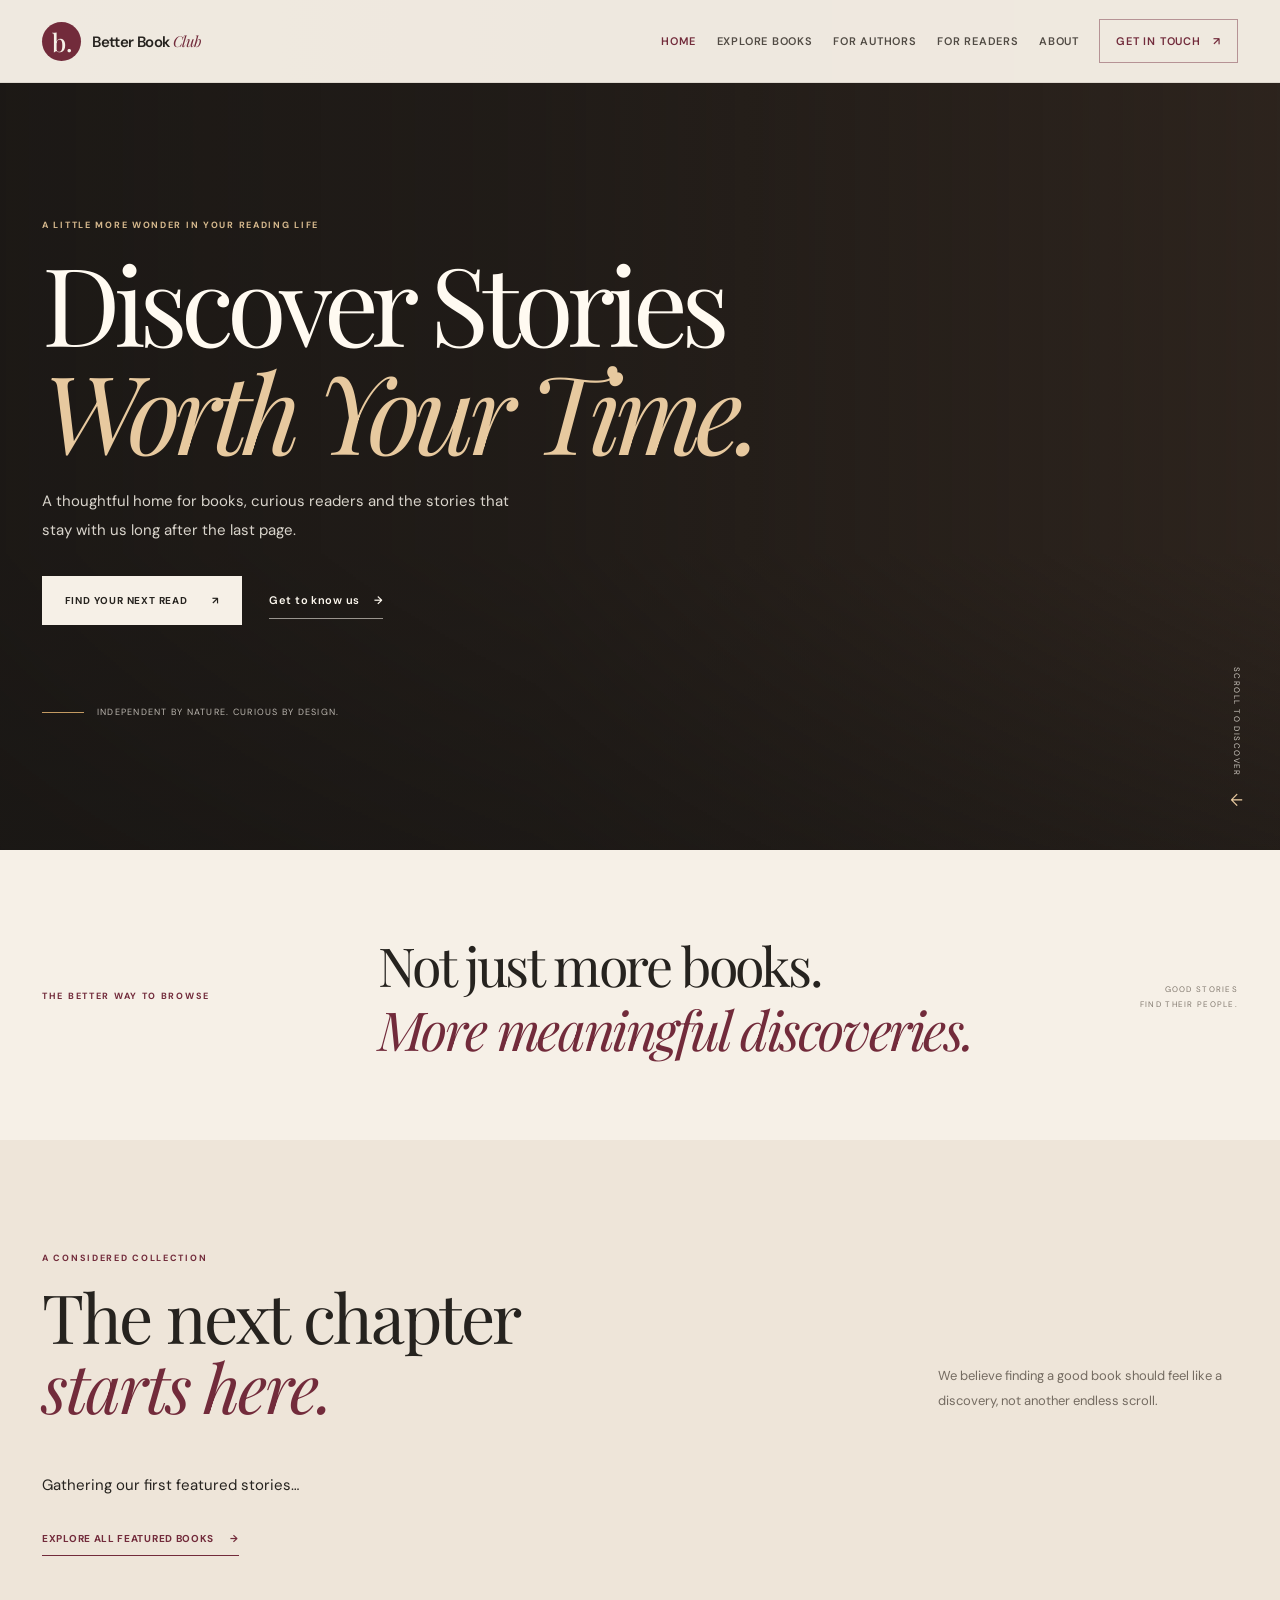
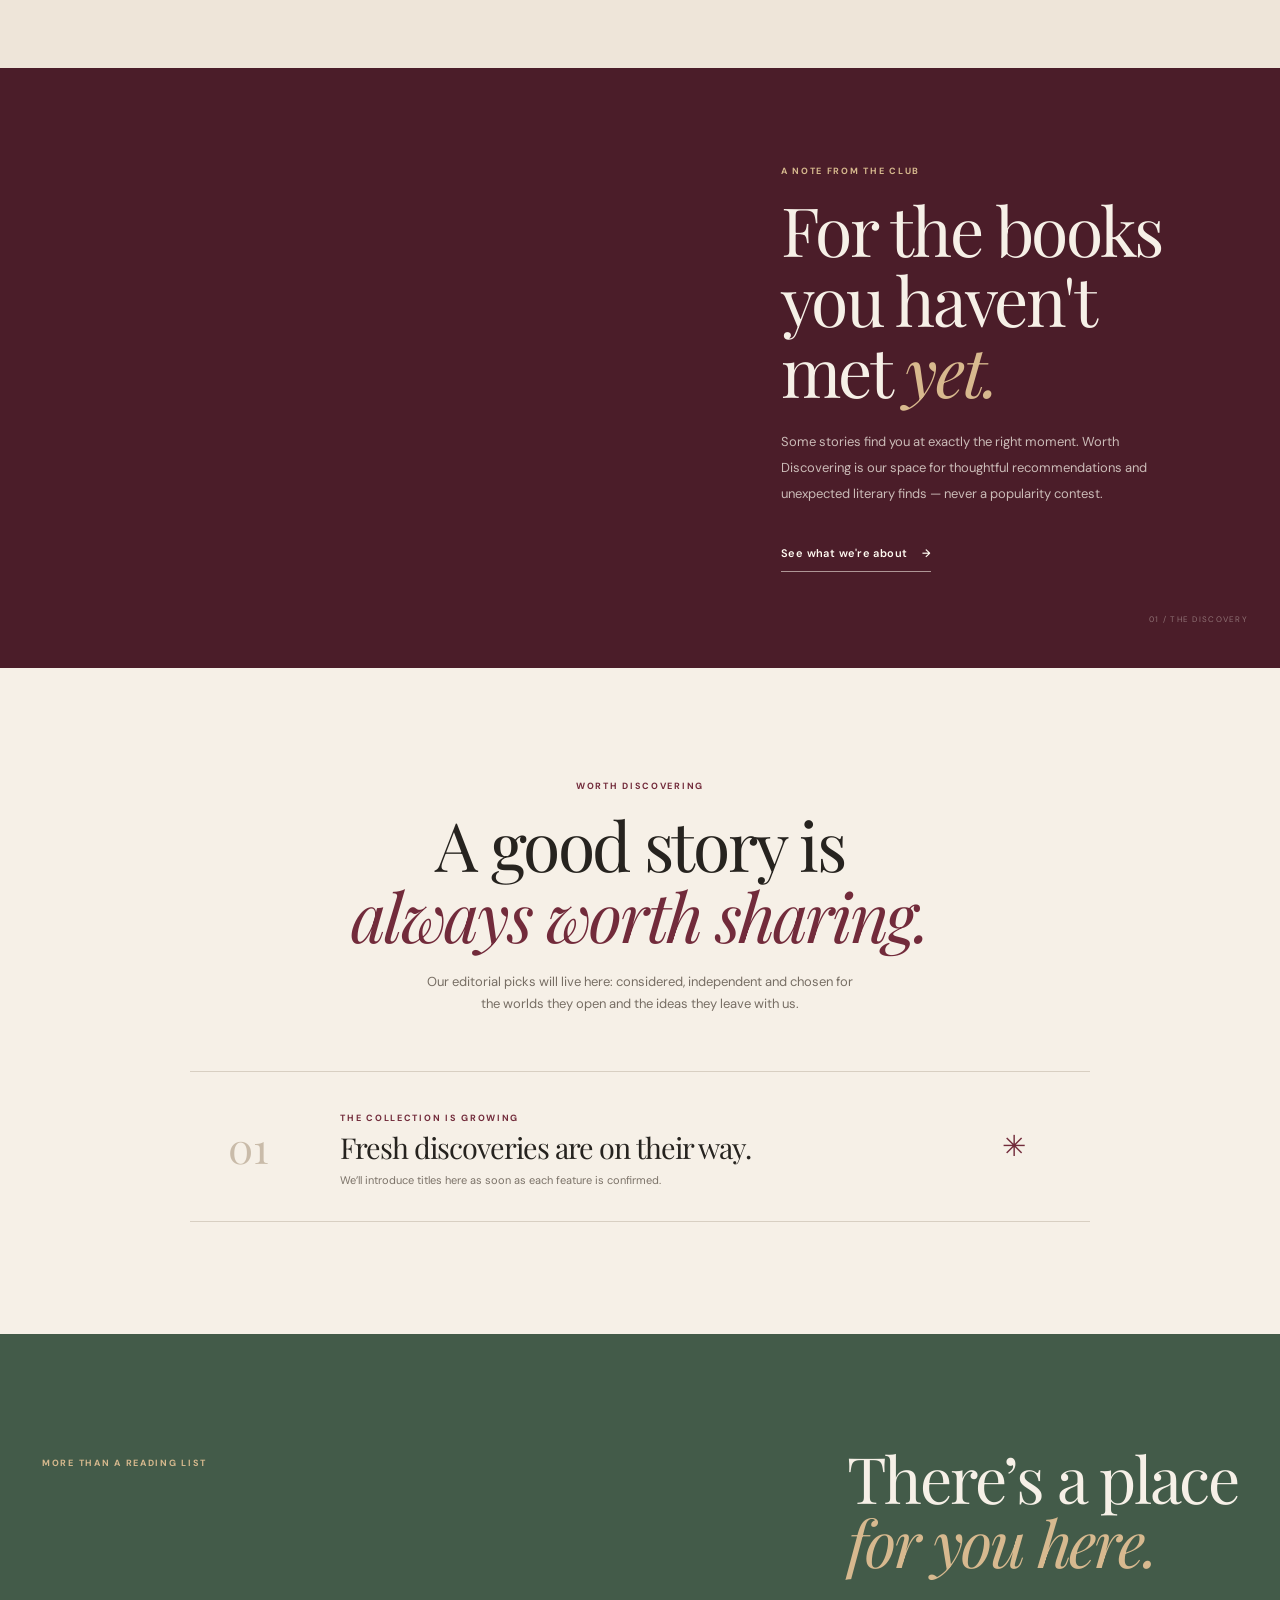
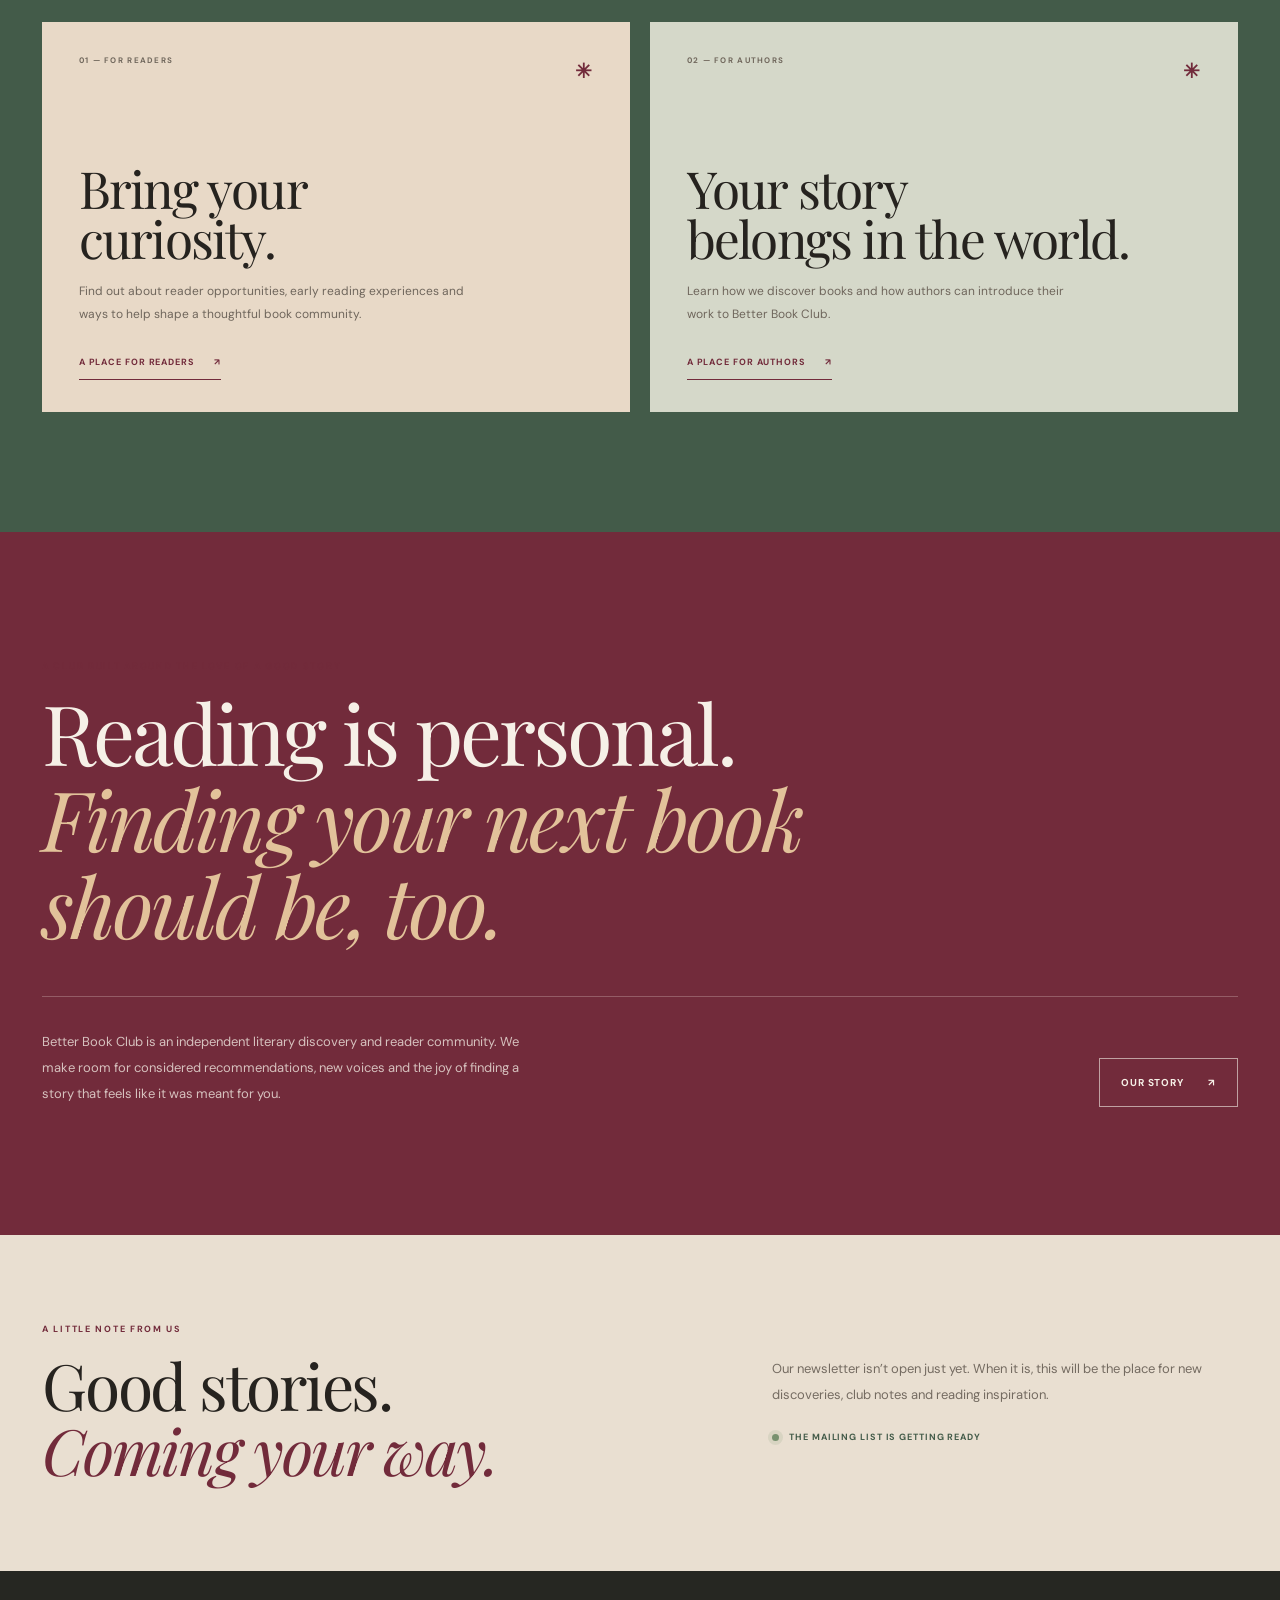
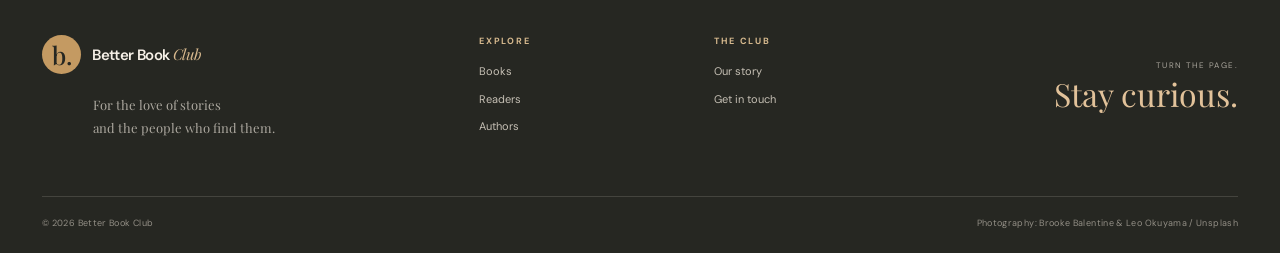
==== commit 124715fc: "Connect homepage featured preview to book catalogue" ====
--- a/index.html
+++ b/index.html
@@ -77,18 +77,10 @@
           <div><p class="eyebrow">A considered collection</p><h2 id="featured-heading">The next chapter<br><em>starts here.</em></h2></div>
           <p class="section-heading-copy">We believe finding a good book should feel like a discovery, not another endless scroll.</p>
         </div>
-        <div class="collection-empty reveal">
-          <div class="collection-empty-art" aria-hidden="true">
-            <span class="book-shape book-shape-one"></span><span class="book-shape book-shape-two"></span><span class="book-shape book-shape-three"></span>
-            <span class="sparkle sparkle-one">✳</span><span class="sparkle sparkle-two">✳</span>
-          </div>
-          <div class="collection-empty-copy">
-            <p class="eyebrow">Featured books</p>
-            <h3>Good things are<br>being gathered.</h3>
-            <p>Our first handpicked collection is taking shape. Check back soon for books selected with curiosity, care and a point of view.</p>
-            <a class="underlined-link" href="pages/explore.html">Explore the book space <span aria-hidden="true">→</span></a>
-          </div>
+        <div class="home-featured-grid" id="home-featured-books" aria-live="polite">
+          <p class="home-featured-loading">Gathering our first featured stories…</p>
         </div>
+        <div class="home-featured-footer"><a class="underlined-link" href="pages/explore.html">Explore all featured books <span aria-hidden="true">→</span></a></div>
       </div>
     </section>
 
@@ -170,5 +162,6 @@
 
   <script src="https://cdn.jsdelivr.net/npm/bootstrap@5.3.3/dist/js/bootstrap.bundle.min.js"></script>
   <script src="assets/js/main.js"></script>
+  <script src="assets/js/home-featured.js"></script>
 </body>
 </html>
--- a/assets/css/bbc.css
+++ b/assets/css/bbc.css
@@ -334,3 +334,394 @@
   .about-value-card h3 { margin-top: 1.3rem; }
   .about-community-actions { align-items: center; flex-direction: column; }
 }
+
+
+/* Explore Books — editorial catalogue */
+.explore-hero { min-height: 660px; position: relative; display: flex; align-items: center; overflow: hidden; color: #fffaf1; background: #30261f url("https://images.unsplash.com/photo-1743300873236-39e755465c7a?auto=format&fit=crop&fm=jpg&q=85&w=2200") center 54%/cover no-repeat; }
+.explore-hero-shade { position: absolute; inset: 0; background: linear-gradient(90deg,rgba(24,22,20,.84),rgba(24,22,20,.58) 52%,rgba(24,22,20,.2)),linear-gradient(0deg,rgba(24,22,20,.4),transparent 42%); }
+.explore-hero-content { position: relative; z-index: 1; padding-top: 120px; }
+.explore-hero h1 { max-width: 900px; margin: 0 0 1.5rem; font-size: clamp(4rem,8vw,7.2rem); line-height: .98; letter-spacing: -.065em; }
+.explore-hero h1 em { color: #e7c99f; }
+.explore-hero-content > p:not(.eyebrow) { max-width: 520px; margin-bottom: 1.8rem; color: rgba(255,250,241,.82); font-size: 14px; line-height: 1.9; }
+.explore-hero-index { position: absolute; right: 3rem; bottom: 2rem; color: rgba(255,250,241,.65); font-size: 8px; letter-spacing: .18em; }
+.explore-intro-band { padding: 4.4rem 0; background: var(--paper); }
+.explore-intro-inner { display: flex; align-items: center; justify-content: space-between; gap: 2rem; }
+.explore-intro-inner .eyebrow { min-width: 155px; margin: 0; }
+.explore-intro-inner > p:nth-child(2) { margin: 0; font: 400 clamp(1.8rem,3.8vw,3.25rem)/1.2 var(--serif); letter-spacing: -.04em; }
+.explore-intro-inner > p:nth-child(2) em { color: var(--wine); }
+.explore-intro-aside { color: var(--muted); font-size: 8px; line-height: 1.8; letter-spacing: .16em; text-align: right; }
+.explore-jump-nav { position: sticky; z-index: 10; top: 0; padding: 1.15rem 0; border-top: 1px solid rgba(38,35,31,.08); border-bottom: 1px solid rgba(38,35,31,.1); background: rgba(246,240,231,.96); backdrop-filter: blur(12px); }
+.explore-jump-nav .container { display: flex; align-items: center; justify-content: space-between; gap: 1.5rem; }
+.explore-jump-label { color: var(--muted); font-size: 8px; font-weight: 700; letter-spacing: .14em; text-transform: uppercase; white-space: nowrap; }
+.explore-jump-links { display: flex; align-items: center; justify-content: flex-end; flex-wrap: wrap; gap: .6rem 1.5rem; }
+.explore-jump-links a { color: #5c544b; font-size: 10px; font-weight: 600; transition: color .2s; }
+.explore-jump-links a:hover { color: var(--wine); }
+.explore-collections { background: var(--paper); }
+.explore-collection { padding: 6.2rem 0; scroll-margin-top: 76px; }
+.explore-collection-tint { background: #eee5d9; }
+.explore-section-heading { display: flex; align-items: end; justify-content: space-between; gap: 3rem; margin-bottom: 2.5rem; }
+.explore-section-heading .eyebrow { margin-bottom: .8rem; }
+.explore-section-heading h2 { margin: 0; font-size: clamp(3rem,5.3vw,5rem); line-height: 1.02; }
+.explore-section-heading h2 em { color: var(--wine); }
+.explore-section-heading > p { max-width: 330px; margin: 0 0 .35rem; color: #776e64; font-size: 12px; line-height: 1.9; }
+.explore-empty-state { display: grid; grid-template-columns: 70px 1fr 44px; align-items: center; gap: 1.8rem; min-height: 175px; padding: 2rem 2.2rem; border-top: 1px solid #d5cabb; border-bottom: 1px solid #d5cabb; }
+.explore-empty-index { color: #b49a7c; font: 400 2.5rem var(--serif); }
+.explore-empty-state .eyebrow { margin-bottom: .5rem; }
+.explore-empty-state h3 { margin: 0 0 .55rem; font-size: clamp(1.6rem,2.8vw,2.25rem); }
+.explore-empty-state p { max-width: 620px; margin: 0; color: #776e64; font-size: 12px; line-height: 1.85; }
+.explore-empty-mark { color: var(--wine); font-size: 2rem; }
+.explore-book-grid { display: grid; grid-template-columns: repeat(4,minmax(0,1fr)); gap: 1.5rem; }
+.explore-book-card { min-width: 0; }
+.explore-book-cover { display: block; width: 100%; aspect-ratio: 3/4; object-fit: cover; background: #e6dccf; }
+.explore-book-card a { color: inherit; }
+.explore-book-card a:hover .explore-book-title { color: var(--wine); }
+.explore-book-meta { padding-top: 1rem; }
+.explore-book-label { display: inline-block; margin-bottom: .6rem; color: var(--wine); font-size: 8px; font-weight: 700; letter-spacing: .13em; text-transform: uppercase; }
+.explore-book-title { margin: 0 0 .3rem; font: 400 1.35rem/1.25 var(--serif); transition: color .2s; }
+.explore-book-author { margin: 0 0 .55rem; color: #776e64; font-size: 11px; }
+.explore-book-genre { display: inline-block; color: #776e64; font-size: 9px; letter-spacing: .06em; text-transform: uppercase; }
+.explore-book-intro { margin: .65rem 0 0; color: #6f665c; font-size: 11px; line-height: 1.8; }
+.explore-approach-section { padding: 6.5rem 0; background: var(--wine-dark); color: var(--paper); }
+.explore-approach-inner { display: grid; grid-template-columns: 1fr .8fr; align-items: center; gap: 5rem; }
+.explore-approach-inner h2 { margin: 0; font-size: clamp(3.2rem,5.8vw,5.6rem); line-height: 1.02; }
+.explore-approach-inner h2 em { color: #d8b98e; }
+.explore-approach-inner > div:last-child > p { max-width: 490px; margin: 0 0 1.5rem; color: rgba(246,240,231,.76); font-size: 12px; line-height: 2; }
+@media (max-width: 991.98px) {
+  .explore-jump-nav .container { align-items: flex-start; flex-direction: column; gap: .8rem; }
+  .explore-jump-links { justify-content: flex-start; }
+  .explore-book-grid { grid-template-columns: repeat(3,minmax(0,1fr)); }
+  .explore-approach-inner { gap: 3rem; }
+}
+@media (max-width: 767.98px) {
+  .explore-hero { min-height: 640px; }
+  .explore-hero-content { padding-top: 115px; }
+  .explore-hero h1 { font-size: clamp(3.5rem,12vw,5.2rem); }
+  .explore-hero-index { right: 1.2rem; bottom: 1.2rem; }
+  .explore-intro-band { padding: 3.5rem 0; }
+  .explore-intro-inner { display: block; }
+  .explore-intro-inner .eyebrow { margin-bottom: 1.1rem; }
+  .explore-intro-aside { display: block; margin-top: 1.2rem; text-align: left; }
+  .explore-collection { padding: 4.5rem 0; }
+  .explore-section-heading { display: block; margin-bottom: 1.8rem; }
+  .explore-section-heading > p { margin-top: 1rem; }
+  .explore-empty-state { grid-template-columns: 42px 1fr; gap: 1rem; padding: 1.5rem .2rem; }
+  .explore-empty-index { font-size: 1.8rem; }
+  .explore-empty-mark { display: none; }
+  .explore-book-grid { grid-template-columns: repeat(2,minmax(0,1fr)); gap: 1.2rem; }
+  .explore-approach-section { padding: 4.5rem 0; }
+  .explore-approach-inner { grid-template-columns: 1fr; gap: 1.8rem; }
+}
+@media (max-width: 420px) {
+  .explore-hero h1 { font-size: 3.15rem; }
+  .explore-jump-links { gap: .7rem 1rem; }
+  .explore-jump-links a { font-size: 9px; }
+  .explore-section-heading h2 { font-size: 2.8rem; }
+  .explore-empty-state { grid-template-columns: 32px 1fr; }
+  .explore-book-grid { gap: .9rem; }
+  .explore-book-title { font-size: 1.15rem; }
+}
+
+
+/* For Authors — editorial introduction and transparent participation guide */
+.authors-hero { min-height: 600px; position: relative; display: flex; align-items: center; overflow: hidden; color: #fffaf1; background: #30261f url("https://images.unsplash.com/photo-1756037020659-6f9d3418f6b6?auto=format&fit=crop&fm=jpg&q=85&w=2200") center 48%/cover no-repeat; }
+.authors-hero-shade { position: absolute; inset: 0; background: linear-gradient(90deg,rgba(24,22,20,.86),rgba(24,22,20,.62) 53%,rgba(24,22,20,.18)),linear-gradient(0deg,rgba(24,22,20,.36),transparent 44%); }
+.authors-hero-content { position: relative; z-index: 1; padding-top: 120px; }
+.authors-hero h1 { max-width: 950px; margin: 0 0 1.5rem; font-size: clamp(4rem,8vw,7.2rem); line-height: .98; letter-spacing: -.065em; }
+.authors-hero h1 em { color: #e7c99f; }
+.authors-hero-content > p:not(.eyebrow) { max-width: 540px; margin-bottom: 1.8rem; color: rgba(255,250,241,.84); font-size: 14px; line-height: 1.9; }
+.authors-hero-index { position: absolute; right: 3rem; bottom: 2rem; color: rgba(255,250,241,.65); font-size: 8px; letter-spacing: .18em; }
+.authors-intro-section { padding: 5.25rem 0; background: var(--paper); }
+.authors-intro-grid { display: grid; grid-template-columns: .65fr 1.35fr; gap: 5rem; }
+.authors-intro-label .eyebrow { margin: .5rem 0 2rem; }
+.authors-ornament { color: #c3a17b; font-size: 4rem; }
+.authors-intro-copy h2 { max-width: 790px; margin: 0 0 1.6rem; font-size: clamp(2.7rem,5vw,5rem); line-height: 1.08; letter-spacing: -.05em; }
+.authors-intro-copy h2 em { color: var(--wine); }
+.authors-intro-copy p { max-width: 730px; color: #71685e; font-size: 13px; line-height: 2; }
+.authors-intro-copy .authors-lead { color: #37312b; font: 400 clamp(1.2rem,2vw,1.55rem)/1.7 var(--serif); }
+.authors-principles-section { padding: 5rem 0; color: var(--paper); background: var(--wine-dark); }
+.authors-section-heading { display: grid; grid-template-columns: 1fr 1fr; align-items: end; gap: 1.2rem 4rem; margin-bottom: 3.2rem; }
+.authors-section-heading .eyebrow { grid-column: 1/-1; margin: 0; }
+.authors-section-heading h2 { margin: 0; font-size: clamp(3rem,5.7vw,5.5rem); line-height: 1.02; }
+.authors-section-heading h2 em { color: #d8b98e; }
+.authors-section-heading > p { max-width: 390px; margin: 0 0 .4rem; color: rgba(246,240,231,.74); font-size: 12px; line-height: 1.9; }
+.authors-principles-grid { display: grid; grid-template-columns: repeat(3,1fr); border-top: 1px solid rgba(246,240,231,.22); border-bottom: 1px solid rgba(246,240,231,.22); }
+.authors-principle-card { min-height: 250px; padding: 2rem 2rem 2rem 0; }
+.authors-principle-card + .authors-principle-card { padding-left: 2rem; border-left: 1px solid rgba(246,240,231,.22); }
+.authors-card-number { color: #d8b98e; font: 400 2rem var(--serif); }
+.authors-principle-card h3 { margin: 2rem 0 .8rem; font: 400 1.7rem var(--serif); }
+.authors-principle-card p { max-width: 310px; margin: 0; color: rgba(246,240,231,.7); font-size: 11px; line-height: 1.9; }
+.authors-process-section { padding: 5.25rem 0; background: #eee5d9; }
+.authors-process-heading { display: grid; grid-template-columns: 1fr 1fr; align-items: end; gap: 1rem 4rem; margin-bottom: 3rem; }
+.authors-process-heading .eyebrow { grid-column: 1/-1; margin: 0; }
+.authors-process-heading h2 { margin: 0; font-size: clamp(3rem,5.6vw,5.3rem); line-height: 1.02; }
+.authors-process-heading h2 em { color: var(--wine); }
+.authors-process-heading > p { max-width: 390px; margin: 0 0 .4rem; color: #776e64; font-size: 12px; line-height: 1.9; }
+.authors-process-item { display: grid; grid-template-columns: 70px 1fr 45px; align-items: center; gap: 1.8rem; min-height: 150px; padding: 1.6rem 0; border-top: 1px solid #d2c6b7; }
+.authors-process-item:last-child { border-bottom: 1px solid #d2c6b7; }
+.authors-process-number { color: #b49a7c; font: 400 2.3rem var(--serif); }
+.authors-process-item h3 { margin: 0 0 .5rem; font: 400 1.8rem var(--serif); }
+.authors-process-item p { max-width: 700px; margin: 0; color: #776e64; font-size: 12px; line-height: 1.85; }
+.authors-process-symbol { color: var(--wine); font-size: 1.7rem; text-align: right; }
+.authors-submission-section { padding: 5.25rem 0; color: var(--paper); background: #392b35; }
+.authors-submission-grid { display: grid; grid-template-columns: 1.15fr .85fr; align-items: center; gap: 6rem; }
+.authors-submission-copy h2 { margin: 0 0 1.5rem; font-size: clamp(3.2rem,6vw,5.8rem); line-height: 1.02; }
+.authors-submission-copy h2 em { color: #d8b98e; }
+.authors-submission-copy > p:not(.eyebrow) { max-width: 570px; color: rgba(246,240,231,.78); font-size: 13px; line-height: 1.95; }
+.authors-submission-copy .authors-submission-note { margin-top: 1.5rem; padding: 1rem 1.2rem; border-left: 2px solid #d8b98e; background: rgba(255,255,255,.06); font-size: 11px; }
+.authors-submission-aside { padding: 2.5rem; border: 1px solid rgba(246,240,231,.26); }
+.authors-aside-mark { color: #d8b98e; font: 400 5rem/.7 var(--serif); }
+.authors-submission-aside h3 { margin: 1.7rem 0 1rem; font: 400 clamp(1.8rem,3vw,2.6rem)/1.2 var(--serif); }
+.authors-submission-aside p { color: rgba(246,240,231,.7); font-size: 11px; line-height: 1.9; }
+.authors-aside-rule { display: block; width: 50px; height: 1px; margin: 2rem 0 1rem; background: #d8b98e; }
+.authors-aside-caption { color: #d8b98e; font-size: 8px; letter-spacing: .16em; }
+.authors-trust-section { padding: 5.25rem 0; background: var(--paper); }
+.authors-trust-grid { display: grid; grid-template-columns: .85fr 1.15fr; gap: 5rem; }
+.authors-trust-heading h2 { margin: 0; font-size: clamp(3rem,5.4vw,5.2rem); line-height: 1.03; }
+.authors-trust-heading h2 em { color: var(--wine); }
+.authors-trust-copy p { margin: 0 0 1.25rem; color: #71685e; font-size: 13px; line-height: 2; }
+.authors-faq-section { padding: 5.25rem 0; background: #eee5d9; }
+.authors-faq-grid { display: grid; grid-template-columns: .8fr 1.2fr; gap: 5rem; }
+.authors-faq-heading h2 { margin: 0 0 1rem; font-size: clamp(3rem,5vw,4.8rem); line-height: 1.04; }
+.authors-faq-heading h2 em { color: var(--wine); }
+.authors-faq-heading > p:last-child { max-width: 310px; color: #776e64; font-size: 12px; line-height: 1.9; }
+.authors-faq-list details { border-top: 1px solid #d2c6b7; }
+.authors-faq-list details:last-child { border-bottom: 1px solid #d2c6b7; }
+.authors-faq-list summary { position: relative; padding: 1.35rem 2.5rem 1.35rem 0; color: #342d28; font: 400 1.3rem var(--serif); cursor: pointer; list-style: none; }
+.authors-faq-list summary::-webkit-details-marker { display: none; }
+.authors-faq-list summary::after { content: "+"; position: absolute; right: .3rem; top: 1.1rem; color: var(--wine); font: 400 1.5rem var(--sans); }
+.authors-faq-list details[open] summary::after { content: "−"; }
+.authors-faq-list details p { max-width: 650px; margin: 0; padding: 0 2rem 1.4rem 0; color: #776e64; font-size: 12px; line-height: 1.9; }
+.authors-closing-section { padding: 5.25rem 0; color: var(--paper); background: var(--wine-dark); text-align: center; }
+.authors-closing-inner { max-width: 900px; }
+.authors-closing-inner h2 { margin: 0 0 1.2rem; font-size: clamp(3.2rem,6.5vw,6rem); line-height: 1.02; }
+.authors-closing-inner h2 em { color: #d8b98e; }
+.authors-closing-inner > p:not(.eyebrow) { max-width: 600px; margin: 0 auto 2rem; color: rgba(246,240,231,.75); font-size: 12px; line-height: 1.9; }
+.authors-closing-actions { display: flex; align-items: center; justify-content: center; gap: 2rem; }
+.authors-closing-link { color: var(--paper); font-size: 11px; }
+.authors-closing-link:hover { color: #d8b98e; }
+@media (max-width: 991.98px) {
+  .authors-intro-grid,.authors-trust-grid { gap: 3rem; }
+  .authors-submission-grid { gap: 3rem; }
+  .authors-faq-grid { gap: 3rem; }
+}
+@media (max-width: 767.98px) {
+  .authors-hero { min-height: 540px; }
+  .authors-hero-content { padding-top: 115px; }
+  .authors-hero h1 { font-size: clamp(3.5rem,12vw,5.2rem); }
+  .authors-hero-index { right: 1.2rem; bottom: 1.2rem; }
+  .authors-intro-section,.authors-process-section,.authors-trust-section,.authors-faq-section { padding: 3.5rem 0; }
+  .authors-intro-grid,.authors-trust-grid,.authors-faq-grid { grid-template-columns: 1fr; gap: 1.6rem; }
+  .authors-ornament { display: none; }
+  .authors-principles-section,.authors-submission-section,.authors-closing-section { padding: 3.5rem 0; }
+  .authors-section-heading,.authors-process-heading { grid-template-columns: 1fr; gap: 1rem; }
+  .authors-section-heading .eyebrow,.authors-process-heading .eyebrow { grid-column: auto; }
+  .authors-principles-grid { grid-template-columns: 1fr; }
+  .authors-principle-card,.authors-principle-card + .authors-principle-card { min-height: 0; padding: 1.6rem 0; border-left: 0; }
+  .authors-principle-card + .authors-principle-card { border-top: 1px solid rgba(246,240,231,.22); }
+  .authors-principle-card h3 { margin-top: 1rem; }
+  .authors-process-item { grid-template-columns: 42px 1fr; gap: 1rem; }
+  .authors-process-number { font-size: 1.8rem; }
+  .authors-process-symbol { display: none; }
+  .authors-submission-grid { grid-template-columns: 1fr; gap: 2rem; }
+  .authors-submission-aside { padding: 1.8rem; }
+  .authors-closing-actions { align-items: center; flex-direction: column; gap: 1.2rem; }
+}
+@media (max-width: 420px) {
+  .authors-hero h1 { font-size: 3.1rem; }
+  .authors-process-item h3 { font-size: 1.5rem; }
+  .authors-faq-list summary { font-size: 1.15rem; }
+}
+
+
+/* For Readers — literary discovery and future reader opportunities */
+.readers-hero { min-height: 600px; position: relative; display: flex; align-items: center; overflow: hidden; color: #fffaf1; background: #30261f url("https://images.unsplash.com/photo-1743300873236-39e755465c7a?auto=format&fit=crop&fm=jpg&q=85&w=2200") center 54%/cover no-repeat; }
+.readers-hero-shade { position: absolute; inset: 0; background: linear-gradient(90deg,rgba(24,22,20,.86),rgba(24,22,20,.62) 53%,rgba(24,22,20,.18)),linear-gradient(0deg,rgba(24,22,20,.36),transparent 44%); }
+.readers-hero-content { position: relative; z-index: 1; padding-top: 120px; }
+.readers-hero h1 { max-width: 950px; margin: 0 0 1.5rem; font-size: clamp(4rem,8vw,7.2rem); line-height: .98; letter-spacing: -.065em; }
+.readers-hero h1 em { color: #e7c99f; }
+.readers-hero-content > p:not(.eyebrow) { max-width: 540px; margin-bottom: 1.8rem; color: rgba(255,250,241,.84); font-size: 14px; line-height: 1.9; }
+.readers-hero-index { position: absolute; right: 3rem; bottom: 2rem; color: rgba(255,250,241,.65); font-size: 8px; letter-spacing: .18em; }
+.readers-intro-section { padding: 5.25rem 0; background: var(--paper); }
+.readers-intro-grid { display: grid; grid-template-columns: .65fr 1.35fr; gap: 5rem; }
+.readers-intro-label .eyebrow { margin: .5rem 0 2rem; }
+.readers-ornament { color: #c3a17b; font-size: 4rem; }
+.readers-intro-copy h2 { max-width: 790px; margin: 0 0 1.6rem; font-size: clamp(2.7rem,5vw,5rem); line-height: 1.08; letter-spacing: -.05em; }
+.readers-intro-copy h2 em { color: var(--wine); }
+.readers-intro-copy p { max-width: 730px; color: #71685e; font-size: 13px; line-height: 2; }
+.readers-intro-copy .readers-lead { color: #37312b; font: 400 clamp(1.2rem,2vw,1.55rem)/1.7 var(--serif); }
+.readers-values-section { padding: 5rem 0; color: var(--paper); background: var(--wine-dark); }
+.readers-section-heading { display: grid; grid-template-columns: 1fr 1fr; align-items: end; gap: 1.2rem 4rem; margin-bottom: 3.2rem; }
+.readers-section-heading .eyebrow { grid-column: 1/-1; margin: 0; }
+.readers-section-heading h2 { margin: 0; font-size: clamp(3rem,5.7vw,5.5rem); line-height: 1.02; }
+.readers-section-heading h2 em { color: #d8b98e; }
+.readers-section-heading > p { max-width: 390px; margin: 0 0 .4rem; color: rgba(246,240,231,.74); font-size: 12px; line-height: 1.9; }
+.readers-values-grid { display: grid; grid-template-columns: repeat(3,1fr); border-top: 1px solid rgba(246,240,231,.22); border-bottom: 1px solid rgba(246,240,231,.22); }
+.readers-value-card { min-height: 250px; padding: 2rem 2rem 2rem 0; }
+.readers-value-card + .readers-value-card { padding-left: 2rem; border-left: 1px solid rgba(246,240,231,.22); }
+.readers-card-number { color: #d8b98e; font: 400 2rem var(--serif); }
+.readers-value-card h3 { margin: 2rem 0 .8rem; font: 400 1.7rem var(--serif); }
+.readers-value-card p { max-width: 310px; margin: 0; color: rgba(246,240,231,.7); font-size: 11px; line-height: 1.9; }
+.readers-opportunities-section { padding: 5.25rem 0; background: #eee5d9; }
+.readers-opportunities-heading { display: grid; grid-template-columns: 1fr 1fr; align-items: end; gap: 1rem 4rem; margin-bottom: 3rem; }
+.readers-opportunities-heading .eyebrow { grid-column: 1/-1; margin: 0; }
+.readers-opportunities-heading h2 { margin: 0; font-size: clamp(3rem,5.7vw,5.5rem); line-height: 1.02; letter-spacing: -.05em; }
+.readers-opportunities-heading h2 em { color: var(--wine); }
+.readers-opportunities-heading > p { max-width: 390px; margin: 0 0 .4rem; color: #71685e; font-size: 12px; line-height: 1.9; }
+.readers-opportunity { display: grid; grid-template-columns: 180px 1fr 55px; gap: 2rem; align-items: center; padding: 2rem 0; border-top: 1px solid rgba(48,38,31,.2); }
+.readers-opportunity:last-child { border-bottom: 1px solid rgba(48,38,31,.2); }
+.readers-opportunity-top { display: flex; flex-direction: column; gap: .8rem; align-items: flex-start; }
+.readers-opportunity-number { color: var(--wine); font: 400 2rem var(--serif); }
+.readers-status { display: inline-block; padding: .35rem .55rem; border: 1px solid rgba(112,94,77,.35); color: #71685e; font-size: 8px; letter-spacing: .12em; text-transform: uppercase; }
+.readers-opportunity-body h3 { margin: 0 0 .65rem; font: 400 clamp(1.6rem,3vw,2.2rem) var(--serif); }
+.readers-opportunity-body p { max-width: 680px; margin: 0; color: #71685e; font-size: 12px; line-height: 1.9; }
+.readers-opportunity-symbol { color: #bd9b75; font-size: 2.5rem; text-align: right; }
+.readers-opportunities-note { margin: 1.4rem 0 0; color: #71685e; font-size: 11px; line-height: 1.8; }
+.readers-experience-section { padding: 5.25rem 0; color: var(--paper); background: #30261f; }
+.readers-experience-grid { display: grid; grid-template-columns: .9fr 1.1fr; gap: 5rem; }
+.readers-experience-heading h2 { margin: 0; font-size: clamp(3rem,5.7vw,5.5rem); line-height: 1.02; }
+.readers-experience-heading h2 em { color: #d8b98e; }
+.readers-experience-steps { border-top: 1px solid rgba(246,240,231,.25); }
+.readers-experience-step { display: grid; grid-template-columns: 45px 1fr; gap: 1.2rem; padding: 1.5rem 0; border-bottom: 1px solid rgba(246,240,231,.25); }
+.readers-experience-step > span { color: #d8b98e; font: 400 1.5rem var(--serif); }
+.readers-experience-step h3 { margin: 0 0 .5rem; font: 400 1.45rem var(--serif); }
+.readers-experience-step p { max-width: 480px; margin: 0; color: rgba(246,240,231,.7); font-size: 11px; line-height: 1.9; }
+.readers-faq-section { padding: 5.25rem 0; background: var(--paper); }
+.readers-faq-grid { display: grid; grid-template-columns: .8fr 1.2fr; gap: 5rem; }
+.readers-faq-heading h2 { margin: 0 0 1rem; font-size: clamp(2.8rem,5vw,4.8rem); line-height: 1.05; }
+.readers-faq-heading h2 em { color: var(--wine); }
+.readers-faq-heading > p:last-child { max-width: 340px; color: #71685e; font-size: 12px; line-height: 1.9; }
+.readers-faq-list details { padding: 1.2rem 0; border-top: 1px solid rgba(48,38,31,.2); }
+.readers-faq-list details:last-child { border-bottom: 1px solid rgba(48,38,31,.2); }
+.readers-faq-list summary { position: relative; padding-right: 2rem; cursor: pointer; list-style: none; font: 400 1.25rem var(--serif); }
+.readers-faq-list summary::-webkit-details-marker { display: none; }
+.readers-faq-list summary::after { content: "+"; position: absolute; right: .2rem; color: var(--wine); font: 400 1.4rem var(--sans); }
+.readers-faq-list details[open] summary::after { content: "−"; }
+.readers-faq-list details p { max-width: 650px; margin: .8rem 0 0; color: #71685e; font-size: 12px; line-height: 1.9; }
+.readers-closing-section { padding: 5.5rem 0; color: var(--paper); background: var(--wine-dark); text-align: center; }
+.readers-closing-inner { max-width: 850px; }
+.readers-closing-inner h2 { margin: 0 0 1.2rem; font-size: clamp(3.2rem,6.5vw,6rem); line-height: 1; }
+.readers-closing-inner h2 em { color: #d8b98e; }
+.readers-closing-inner > p:not(.eyebrow) { max-width: 570px; margin: 0 auto 1.8rem; color: rgba(246,240,231,.74); font-size: 12px; line-height: 1.9; }
+.readers-closing-actions { display: flex; justify-content: center; align-items: center; gap: 2rem; }
+.readers-closing-link { color: var(--paper); font-size: 11px; text-decoration: none; }
+.readers-closing-link:hover { color: #d8b98e; }
+@media (max-width: 991.98px) {
+  .readers-intro-grid,.readers-experience-grid,.readers-faq-grid { gap: 3rem; }
+  .readers-opportunity { grid-template-columns: 145px 1fr 35px; gap: 1.5rem; }
+}
+@media (max-width: 767.98px) {
+  .readers-hero { min-height: 540px; }
+  .readers-hero-content { padding-top: 115px; }
+  .readers-hero h1 { font-size: clamp(3.5rem,12vw,5.2rem); }
+  .readers-hero-index { right: 1.2rem; bottom: 1.2rem; }
+  .readers-intro-section,.readers-opportunities-section,.readers-faq-section { padding: 3.5rem 0; }
+  .readers-intro-grid,.readers-experience-grid,.readers-faq-grid { grid-template-columns: 1fr; gap: 1.6rem; }
+  .readers-ornament { display: none; }
+  .readers-values-section,.readers-experience-section,.readers-closing-section { padding: 3.5rem 0; }
+  .readers-section-heading,.readers-opportunities-heading { grid-template-columns: 1fr; gap: 1rem; }
+  .readers-section-heading .eyebrow,.readers-opportunities-heading .eyebrow { grid-column: auto; }
+  .readers-values-grid { grid-template-columns: 1fr; }
+  .readers-value-card,.readers-value-card + .readers-value-card { min-height: 0; padding: 1.6rem 0; border-left: 0; }
+  .readers-value-card + .readers-value-card { border-top: 1px solid rgba(246,240,231,.22); }
+  .readers-value-card h3 { margin-top: 1rem; }
+  .readers-opportunity { grid-template-columns: 1fr 30px; gap: .7rem 1rem; }
+  .readers-opportunity-top { grid-column: 1/-1; flex-direction: row; align-items: center; gap: 1rem; }
+  .readers-opportunity-symbol { grid-column: 2; grid-row: 2; }
+  .readers-opportunity-body { grid-column: 1; grid-row: 2; }
+  .readers-closing-actions { align-items: center; flex-direction: column; gap: 1.2rem; }
+}
+@media (max-width: 420px) {
+  .readers-hero h1 { font-size: 3.1rem; }
+  .readers-opportunity { padding: 1.6rem 0; }
+  .readers-opportunity-body h3 { font-size: 1.6rem; }
+  .readers-faq-list summary { font-size: 1.15rem; }
+}
+
+
+/* Contact — clear enquiry paths and transparent contact availability */
+.contact-hero { min-height: 650px; position: relative; display: flex; align-items: center; overflow: hidden; color: #fffaf1; background: #30261f url("https://images.unsplash.com/photo-1756037020659-6f9d3418f6b6?auto=format&fit=crop&fm=jpg&q=85&w=2200") center 48%/cover no-repeat; }
+.contact-hero-shade { position: absolute; inset: 0; background: linear-gradient(90deg,rgba(24,22,20,.86),rgba(24,22,20,.62) 52%,rgba(24,22,20,.2)),linear-gradient(0deg,rgba(24,22,20,.4),transparent 45%); }
+.contact-hero-content { position: relative; z-index: 1; padding-top: 120px; }
+.contact-hero h1 { max-width: 900px; margin: 0 0 1.3rem; font-size: clamp(4rem,8.4vw,7.4rem); line-height: .96; letter-spacing: -.065em; }
+.contact-hero h1 em { color: #e7c99f; }
+.contact-hero-content > p:not(.eyebrow) { max-width: 480px; margin-bottom: 1.5rem; color: rgba(255,250,241,.82); font-size: 13px; line-height: 1.9; }
+.contact-hero-link { display: inline-flex; gap: 1rem; align-items: center; padding-bottom: .45rem; border-bottom: 1px solid rgba(255,250,241,.6); color: var(--paper); font-size: 10px; font-weight: 700; letter-spacing: .1em; text-transform: uppercase; }
+.contact-hero-link:hover { color: #e7c99f; }
+.contact-hero-index { position: absolute; right: 2.5rem; bottom: 2rem; color: rgba(255,250,241,.65); font-size: 8px; letter-spacing: .17em; }
+.contact-intro-section { padding: 5rem 0; background: var(--paper); }
+.contact-intro-grid { display: grid; grid-template-columns: .65fr 1.35fr; gap: 5rem; }
+.contact-intro-mark { color: #c3a17b; font: 400 4rem var(--serif); }
+.contact-intro-grid h2 { max-width: 780px; margin: 0 0 1.1rem; font-size: clamp(2.8rem,5vw,5rem); line-height: 1.05; }
+.contact-intro-grid h2 em { color: var(--wine); }
+.contact-intro-grid p:not(.eyebrow) { max-width: 700px; color: #71685e; font-size: 12px; line-height: 1.9; }
+.contact-intro-grid .contact-intro-lead { color: #37312b !important; font: 400 1.35rem/1.6 var(--serif) !important; }
+.contact-enquiries-section { padding: 5.25rem 0; background: #eee5d9; }
+.contact-section-heading { display: grid; grid-template-columns: 1fr 1fr; align-items: end; gap: 1rem 3rem; margin-bottom: 2.5rem; }
+.contact-section-heading .eyebrow { grid-column: 1/-1; margin: 0; }
+.contact-section-heading h2 { margin: 0; font-size: clamp(3rem,5.6vw,5.3rem); line-height: 1; }
+.contact-section-heading h2 em { color: var(--wine); }
+.contact-section-heading > p:last-child { max-width: 330px; margin: 0 0 .3rem; color: #71685e; font-size: 12px; line-height: 1.8; }
+.contact-enquiry-grid { display: grid; grid-template-columns: 1fr 1fr; gap: 1px; background: #d7cbbd; border: 1px solid #d7cbbd; }
+.contact-enquiry-card { min-height: 300px; position: relative; display: flex; flex-direction: column; justify-content: space-between; padding: 2rem 2.2rem; background: var(--paper); transition: background .25s,transform .25s; }
+.contact-enquiry-card:hover { z-index: 1; background: #fffaf3; }
+.contact-enquiry-number { color: #b6a38e; font: 400 1.8rem var(--serif); }
+.contact-enquiry-arrow { position: absolute; top: 2rem; right: 2.2rem; color: var(--wine); font-size: 1.3rem; }
+.contact-enquiry-card .eyebrow { margin: 1.4rem 0 .6rem; }
+.contact-enquiry-card h3 { margin: 0 0 .8rem; font: 400 clamp(1.8rem,3vw,2.5rem)/1.1 var(--serif); }
+.contact-enquiry-card div > p:last-child { max-width: 420px; margin: 0; color: #71685e; font-size: 11px; line-height: 1.9; }
+.contact-card-link { display: inline-flex; align-items: center; gap: 1rem; width: fit-content; padding-bottom: .45rem; border-bottom: 1px solid var(--wine); color: var(--wine); font-size: 9px; font-weight: 700; letter-spacing: .1em; text-transform: uppercase; }
+.contact-note-section { padding: 5.25rem 0; color: var(--paper); background: var(--moss); }
+.contact-note-grid { display: grid; grid-template-columns: .65fr 1.35fr; gap: 5rem; }
+.contact-note-symbol { color: #d8b98e; font: 400 9rem/.7 var(--serif); }
+.contact-note-grid h2 { max-width: 760px; margin: 0 0 1.2rem; font-size: clamp(2.8rem,5.2vw,5rem); line-height: 1.04; }
+.contact-note-grid h2 em { color: #e2c29a; }
+.contact-note-grid p:not(.eyebrow) { max-width: 680px; color: rgba(246,240,231,.78); font-size: 12px; line-height: 1.95; }
+.contact-note-grid .contact-note-small { margin-top: 1.5rem; padding: 1rem 1.2rem; border-left: 2px solid #d8b98e; background: rgba(255,255,255,.06); font-size: 10px !important; }
+.contact-closing-section { padding: 5rem 0; color: var(--paper); background: var(--wine-dark); text-align: center; }
+.contact-closing-inner { max-width: 850px; }
+.contact-closing-inner h2 { margin: 0 0 1rem; font-size: clamp(3rem,6vw,5.7rem); line-height: 1.02; }
+.contact-closing-inner h2 em { color: #d8b98e; }
+.contact-closing-inner > p:not(.eyebrow) { max-width: 560px; margin: 0 auto 1.8rem; color: rgba(246,240,231,.75); font-size: 12px; line-height: 1.9; }
+.contact-closing-actions { display: flex; align-items: center; justify-content: center; gap: 2rem; }
+.contact-closing-link { color: var(--paper); font-size: 11px; }
+.contact-closing-link:hover { color: #d8b98e; }
+@media (max-width: 991.98px) {
+  .contact-intro-grid,.contact-note-grid { gap: 3rem; }
+}
+@media (max-width: 767.98px) {
+  .contact-hero { min-height: 560px; }
+  .contact-hero-content { padding-top: 115px; }
+  .contact-hero h1 { font-size: clamp(3.5rem,12vw,5.2rem); }
+  .contact-hero-index { right: 1.2rem; bottom: 1.2rem; }
+  .contact-intro-section,.contact-enquiries-section,.contact-note-section,.contact-closing-section { padding: 3.5rem 0; }
+  .contact-intro-grid,.contact-note-grid { grid-template-columns: 1fr; gap: 1.3rem; }
+  .contact-intro-mark,.contact-note-symbol { display: none; }
+  .contact-section-heading { grid-template-columns: 1fr; gap: 1rem; }
+  .contact-section-heading .eyebrow { grid-column: auto; }
+  .contact-enquiry-grid { grid-template-columns: 1fr; }
+  .contact-enquiry-card { min-height: 255px; padding: 1.6rem; }
+  .contact-enquiry-arrow { top: 1.6rem; right: 1.6rem; }
+  .contact-closing-actions { flex-direction: column; gap: 1.2rem; }
+}
+@media (max-width: 420px) {
+  .contact-hero h1 { font-size: 3.1rem; }
+  .contact-section-heading h2 { font-size: 2.8rem; }
+}
+
+
+
+/* Cover-led catalogue cards */
+.explore-book-grid-covers { display:grid; grid-template-columns:repeat(5,minmax(0,1fr)); gap:1.6rem; margin-top:2.5rem; }
+.explore-book-card-cover { min-width:0; padding:1rem; background:#f5efe7; border:1px solid #e5d9cb; transition:transform .25s ease,box-shadow .25s ease; }
+.explore-collection-tint .explore-book-card-cover { background:#fffaf4; }
+.explore-book-card-cover:hover { transform:translateY(-5px); box-shadow:0 14px 32px rgba(38,35,31,.09); }
+.explore-book-cover-link { display:flex; align-items:center; justify-content:center; width:100%; aspect-ratio:2/3; overflow:hidden; background:#e9dfd2; }
+.explore-book-cover { display:block; width:100%; height:100%; object-fit:contain; }
+.explore-book-card-cover .explore-book-meta { padding-top:1rem; }
+.explore-book-card-cover .explore-book-title { margin:.55rem 0 .25rem; font-size:clamp(1.15rem,1.55vw,1.55rem); line-height:1.15; }
+.explore-book-card-cover .explore-book-author { margin:0 0 .65rem; color:#665d54; font-size:11px; }
+.explore-book-detail { margin:.45rem 0; color:#776e64; font-size:10px; line-height:1.6; }
+.explore-book-links { display:flex; flex-wrap:wrap; gap:.45rem 1rem; margin-top:1rem; }
+.explore-book-links a { color:var(--wine); font-size:10px; font-weight:700; text-decoration:underline; text-underline-offset:3px; }
+@media (max-width:1100px) { .explore-book-grid-covers { grid-template-columns:repeat(3,minmax(0,1fr)); } }
+@media (max-width:600px) { .explore-book-grid-covers { grid-template-columns:repeat(2,minmax(0,1fr)); gap:.8rem; } .explore-book-card-cover { padding:.65rem; } .explore-book-card-cover .explore-book-title { font-size:1.15rem; } }
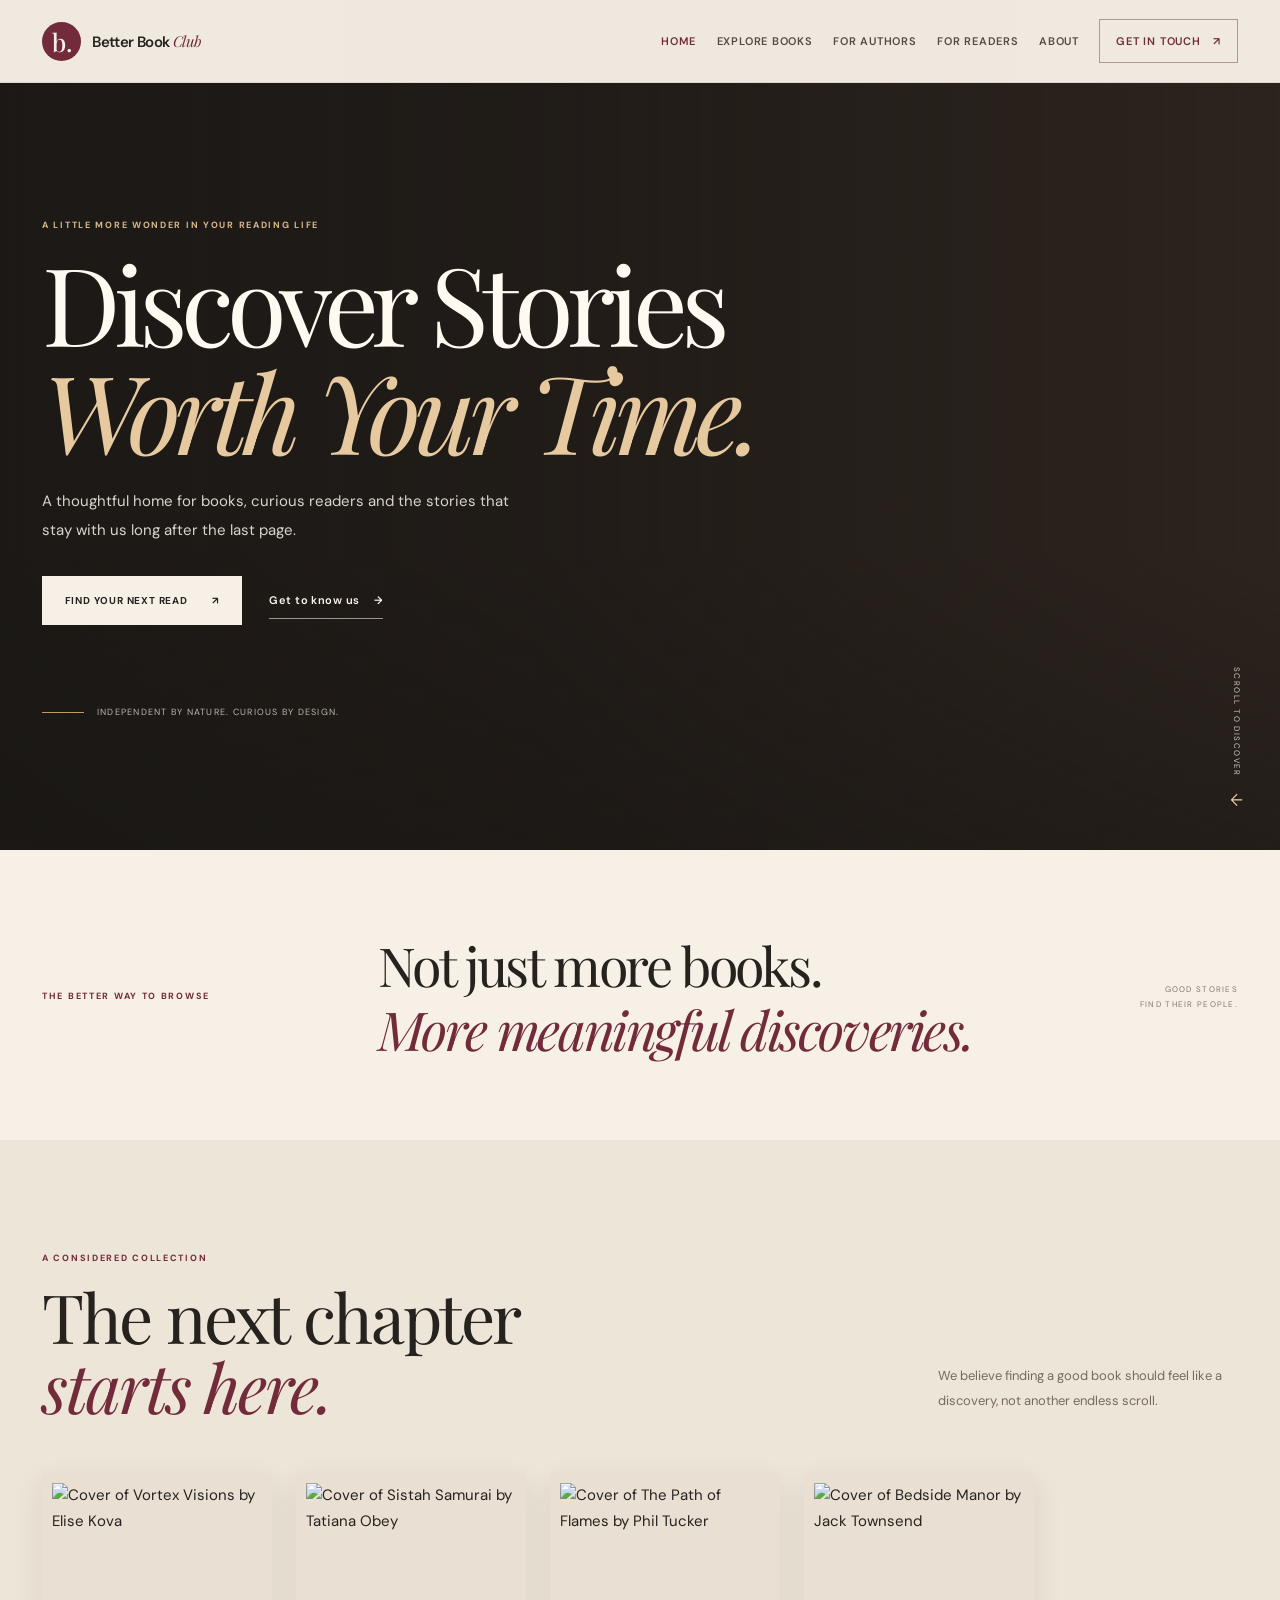
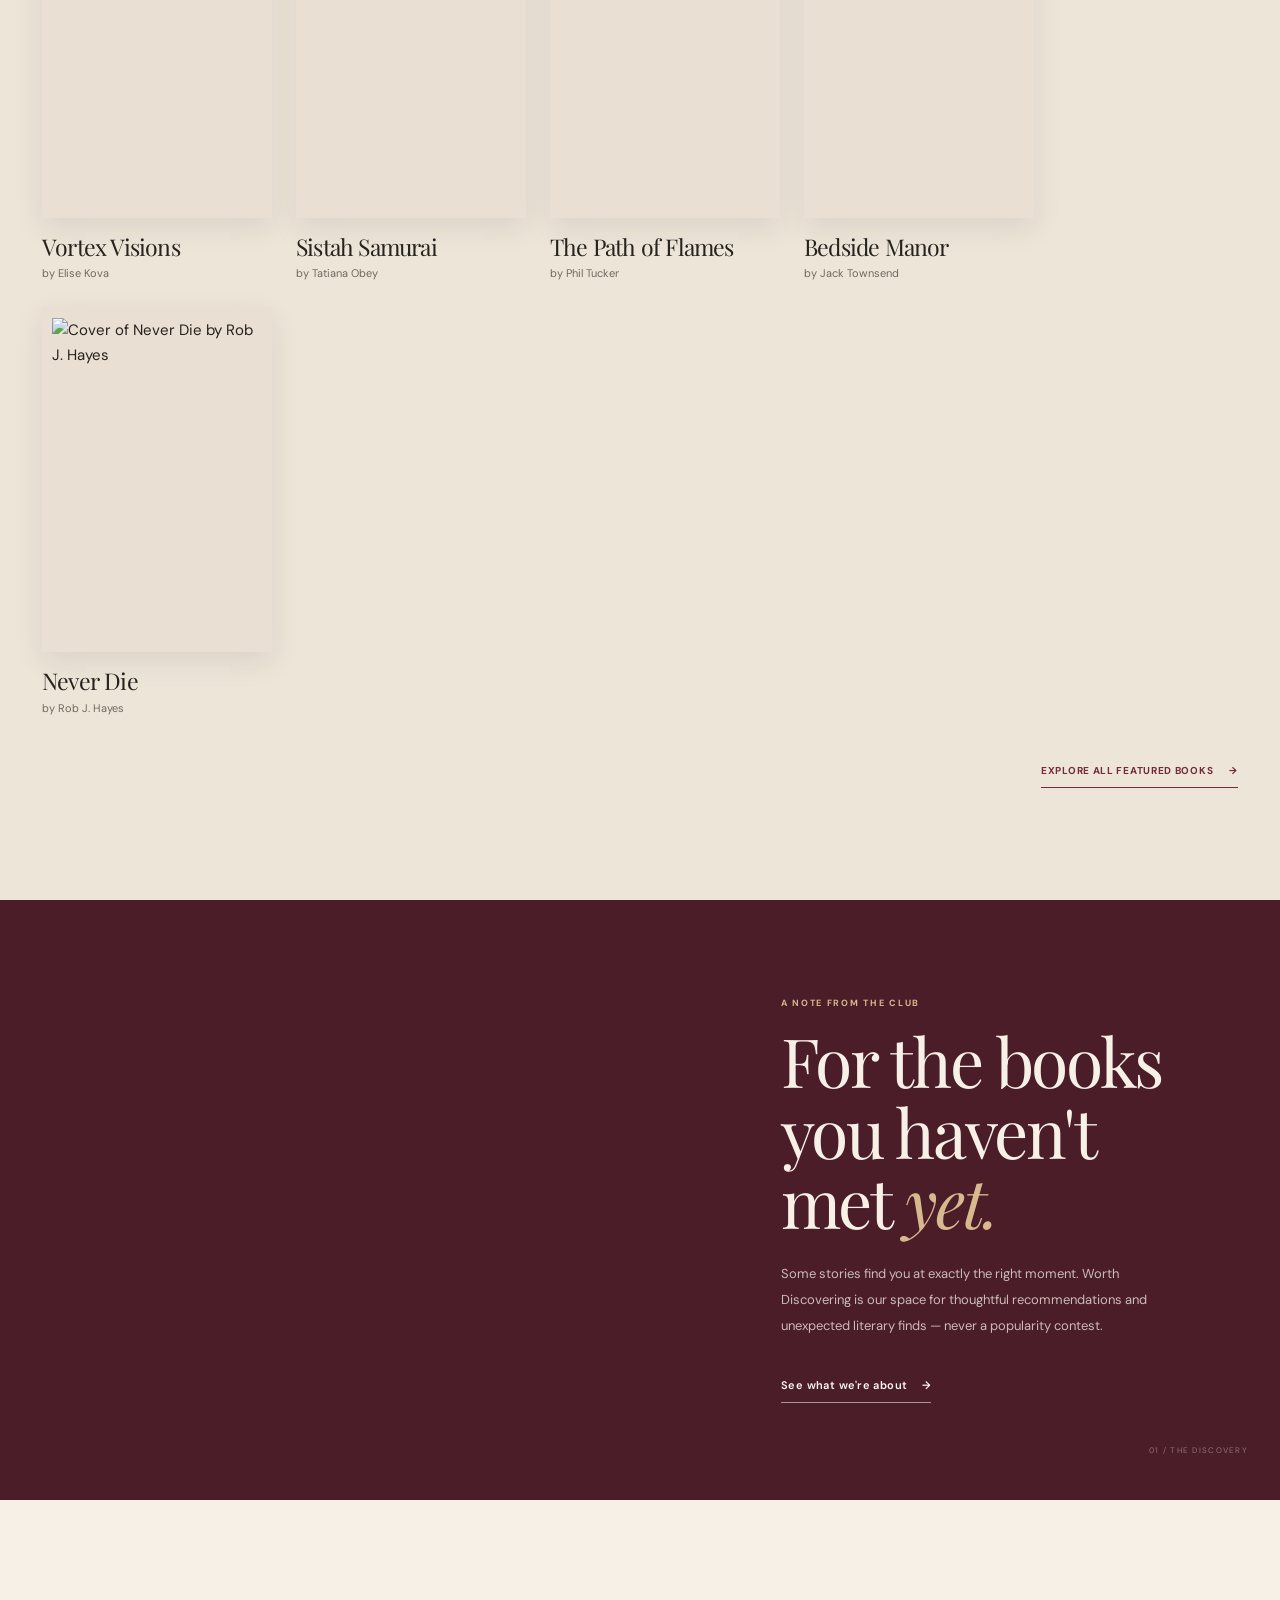
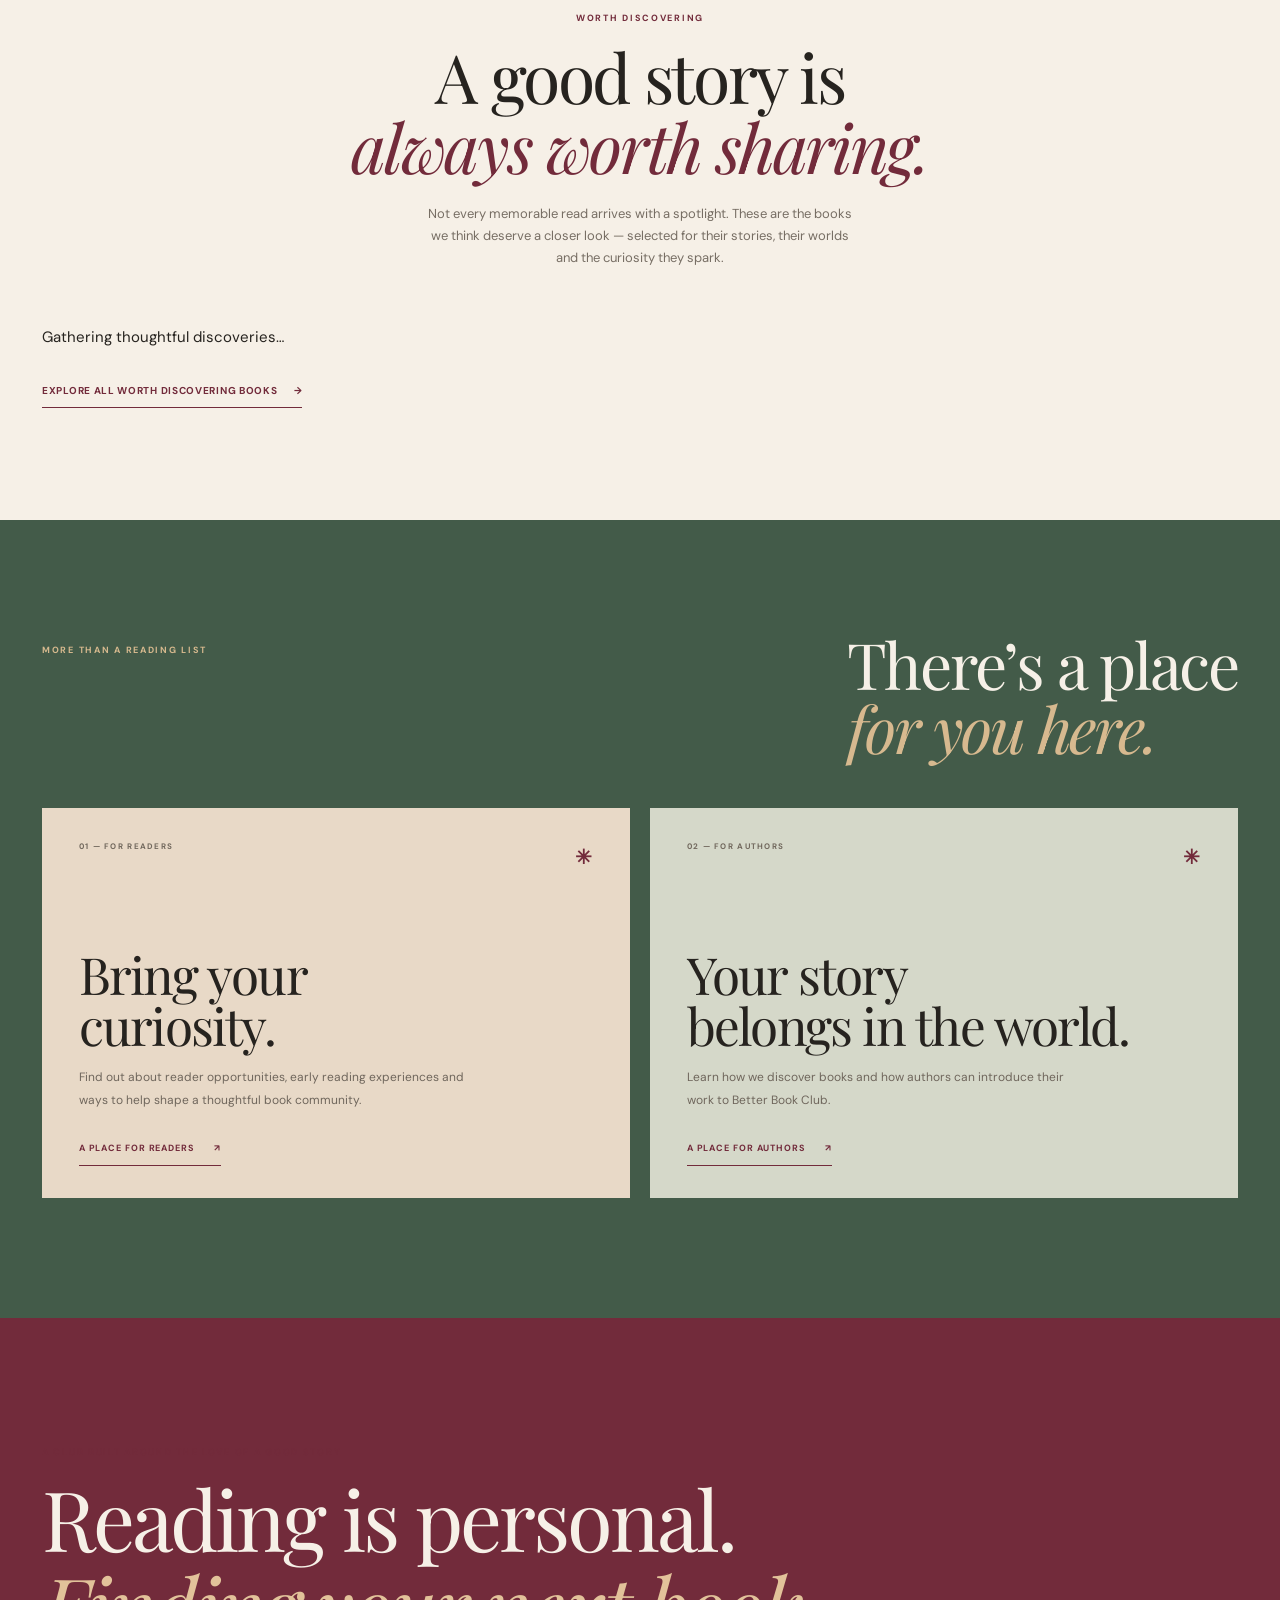
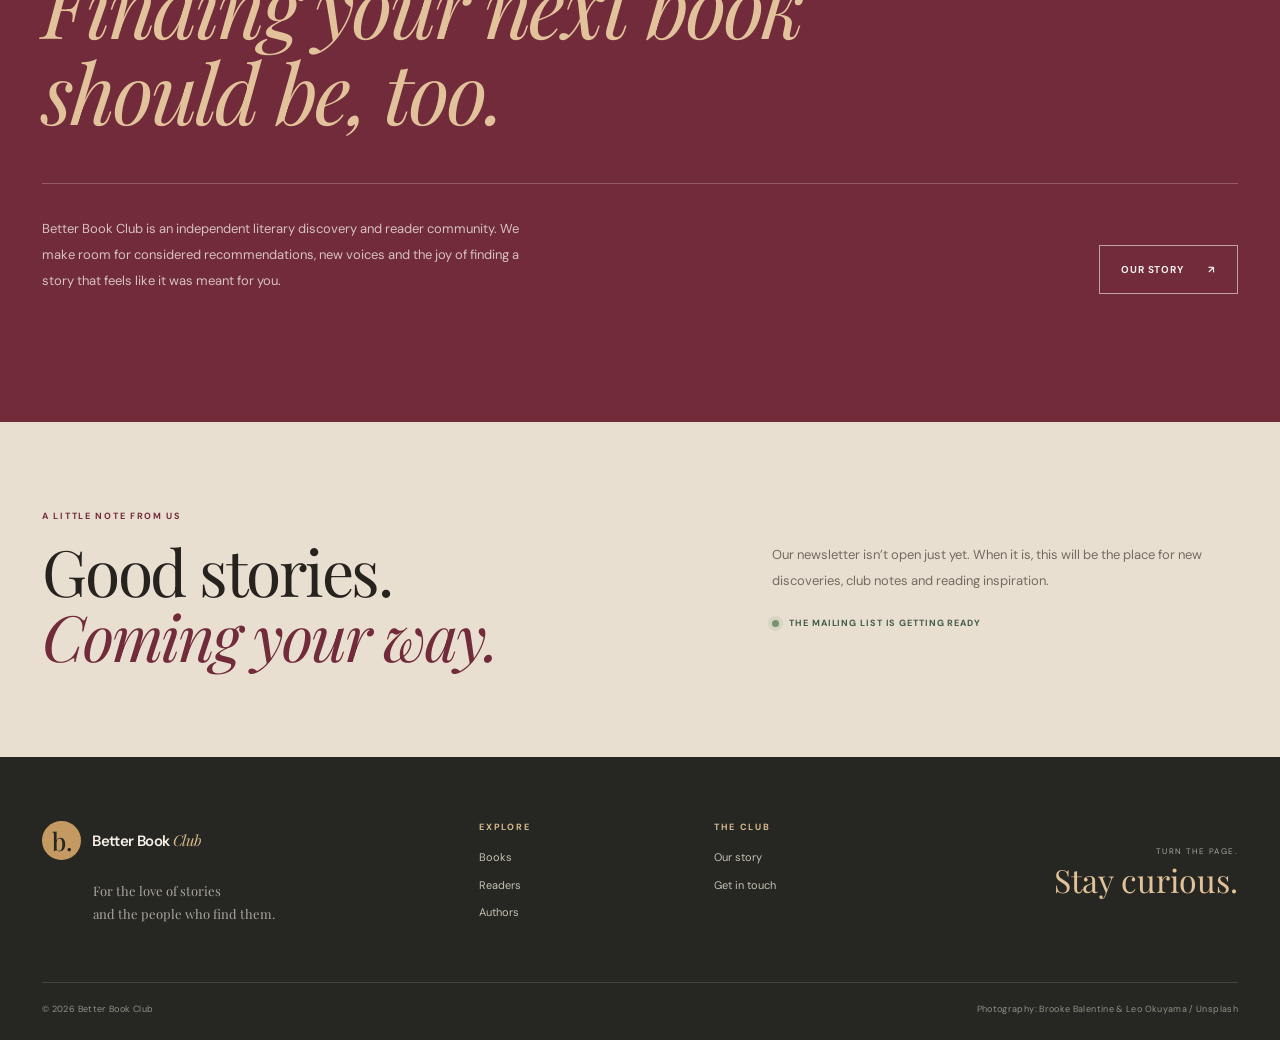
==== commit 58b5766c: "Show Worth Discovering books on homepage" ====
--- a/index.html
+++ b/index.html
@@ -100,13 +100,12 @@
         <div class="simple-heading reveal">
           <p class="eyebrow">Worth discovering</p>
           <h2 id="worth-list-heading">A good story is<br><em>always worth sharing.</em></h2>
-          <p>Our editorial picks will live here: considered, independent and chosen for the worlds they open and the ideas they leave with us.</p>
+          <p>Not every memorable read arrives with a spotlight. These are the books we think deserve a closer look — selected for their stories, their worlds and the curiosity they spark.</p>
         </div>
-        <div class="coming-strip reveal">
-          <div class="coming-number">01</div>
-          <div><span class="eyebrow">The collection is growing</span><h3>Fresh discoveries are on their way.</h3><p class="mb-0">We’ll introduce titles here as soon as each feature is confirmed.</p></div>
-          <span class="coming-star" aria-hidden="true">✳</span>
+        <div class="home-discover-grid" id="home-worth-books" aria-live="polite">
+          <p class="home-discover-loading">Gathering thoughtful discoveries…</p>
         </div>
+        <div class="home-discover-footer"><a class="underlined-link" href="pages/explore.html#worth-discovering">Explore all Worth Discovering books <span aria-hidden="true">→</span></a></div>
       </div>
     </section>
 
--- a/assets/css/bbc.css
+++ b/assets/css/bbc.css
@@ -725,3 +725,43 @@
 .explore-book-links a { color:var(--wine); font-size:10px; font-weight:700; text-decoration:underline; text-underline-offset:3px; }
 @media (max-width:1100px) { .explore-book-grid-covers { grid-template-columns:repeat(3,minmax(0,1fr)); } }
 @media (max-width:600px) { .explore-book-grid-covers { grid-template-columns:repeat(2,minmax(0,1fr)); gap:.8rem; } .explore-book-card-cover { padding:.65rem; } .explore-book-card-cover .explore-book-title { font-size:1.15rem; } }
+
+/* Homepage featured books — shared cover-led catalogue data */
+.home-featured-grid { display:grid; grid-template-columns:repeat(5,minmax(0,1fr)); gap:1.5rem; margin:2.6rem 0 1.8rem; }
+.home-featured-card { min-width:0; }
+.home-featured-cover-link { display:flex; align-items:center; justify-content:center; width:100%; aspect-ratio:2/3; overflow:hidden; padding:.65rem; background:#e9dfd2; box-shadow:0 10px 28px rgba(38,35,31,.09); transition:transform .25s ease,box-shadow .25s ease; }
+.home-featured-cover-link:hover { transform:translateY(-6px); box-shadow:0 16px 34px rgba(38,35,31,.15); }
+.home-featured-cover { display:block; width:100%; height:100%; object-fit:contain; }
+.home-featured-card h3 { margin:1rem 0 .25rem; font-size:clamp(1.2rem,1.8vw,1.65rem); line-height:1.15; }
+.home-featured-card p { margin:0; color:#71685e; font-size:11px; }
+.home-featured-loading { grid-column:1/-1; color:#71685e; font:400 1.2rem var(--serif); }
+.home-featured-footer { display:flex; justify-content:flex-end; }
+@media (max-width:900px) { .home-featured-grid { grid-template-columns:repeat(3,minmax(0,1fr)); } }
+@media (max-width:560px) { .home-featured-grid { grid-template-columns:repeat(2,minmax(0,1fr)); gap:1rem; } .home-featured-card h3 { font-size:1.2rem; } }
+
+
+/* On-site book profile pages: readers meet the story before leaving BBC. */
+.explore-book-cover-link { cursor:pointer; }
+.explore-book-title a,.home-featured-card h3 a { color:inherit; text-decoration:none; }
+.explore-book-title a:hover,.home-featured-card h3 a:hover { color:var(--wine); }
+.explore-book-read-more { display:inline-block; margin-top:.9rem; color:var(--wine); font-size:10px; font-weight:700; text-decoration:underline; text-underline-offset:3px; }
+.book-detail-shell { padding:clamp(3rem,7vw,6rem) 0; background:#f8f4ee; min-height:65vh; }
+.book-detail-back { display:inline-block; margin-bottom:2.5rem; color:var(--wine); font-size:11px; font-weight:700; text-decoration:none; }
+.book-detail-layout { display:grid; grid-template-columns:minmax(220px, .72fr) minmax(0,1.28fr); gap:clamp(2rem,6vw,5.5rem); align-items:start; max-width:1080px; margin:0 auto; }
+.book-detail-art { padding:1rem; background:#eee5da; box-shadow:0 18px 45px rgba(38,35,31,.1); }
+.book-detail-cover { display:block; width:100%; max-height:720px; aspect-ratio:2/3; object-fit:contain; }
+.book-detail-copy { padding-top:.5rem; }
+.book-detail-copy h1 { margin:.5rem 0 .7rem; font:500 clamp(2.5rem,5vw,4.8rem)/1.05 var(--serif); }
+.book-detail-byline { color:#71685e; font-size:14px; }
+.book-detail-facts { margin:1.4rem 0 2.2rem; color:#71685e; font-size:11px; line-height:1.9; }
+.book-detail-description { max-width:660px; padding-top:1.6rem; border-top:1px solid #d9cfc2; }
+.book-detail-description h2 { margin-bottom:.8rem; font:500 1.7rem var(--serif); }
+.book-detail-description p { color:#514a43; font-size:14px; line-height:1.95; }
+.book-detail-actions { display:flex; flex-wrap:wrap; align-items:center; gap:1rem 1.5rem; margin-top:2rem; }
+.book-detail-cta { display:inline-block; padding:.95rem 1.3rem; background:var(--wine); color:#fff; font-size:11px; font-weight:700; text-decoration:none; }
+.book-detail-cta:hover { background:#54222c; color:#fff; }
+.book-detail-secondary { color:var(--wine); font-size:11px; font-weight:700; text-underline-offset:3px; }
+@media(max-width:700px) { .book-detail-layout { grid-template-columns:minmax(0,1fr); max-width:480px; } .book-detail-art { max-width:300px; margin:0 auto; } .book-detail-copy h1 { font-size:2.8rem; } }
+
+/* Let a small, intentionally curated collection breathe instead of leaving empty grid slots. */
+.explore-book-grid-covers,.home-featured-grid { grid-template-columns:repeat(auto-fit,minmax(170px, min(100%, 230px))); justify-content:start; }
